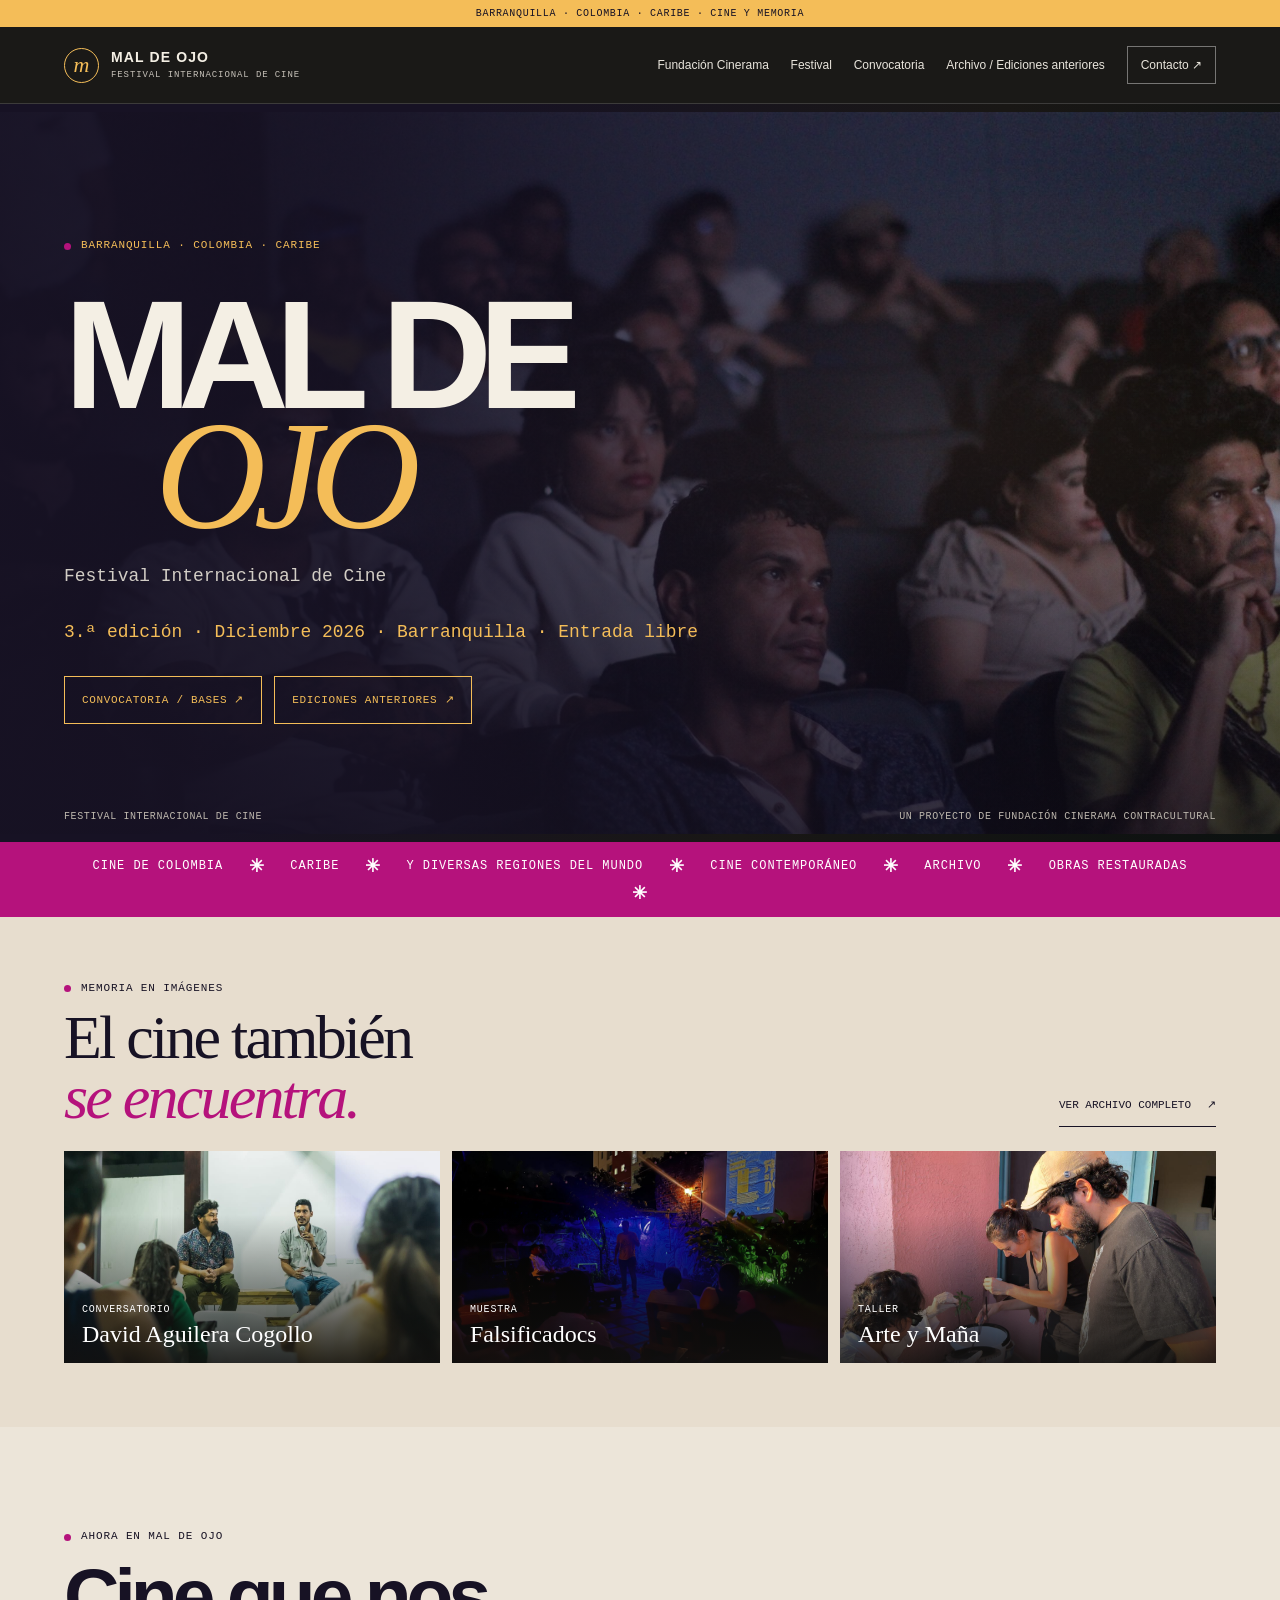
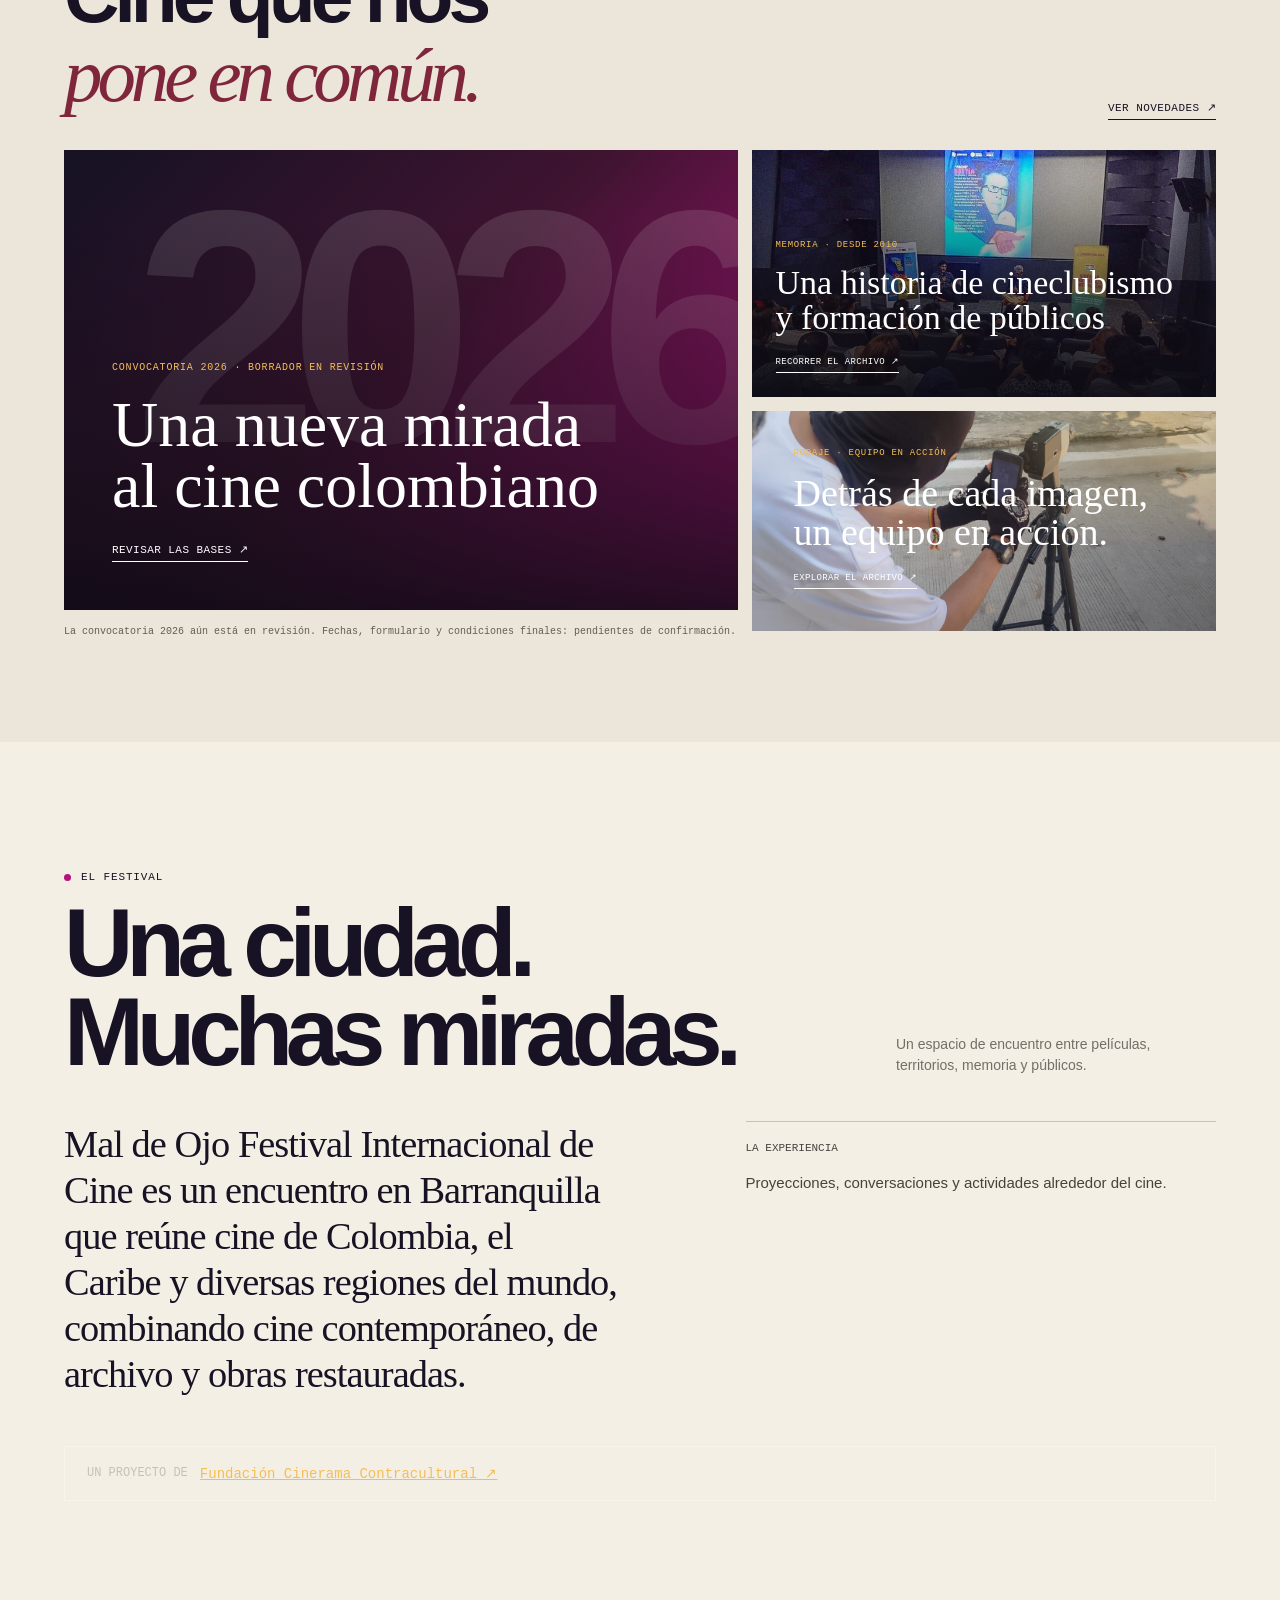
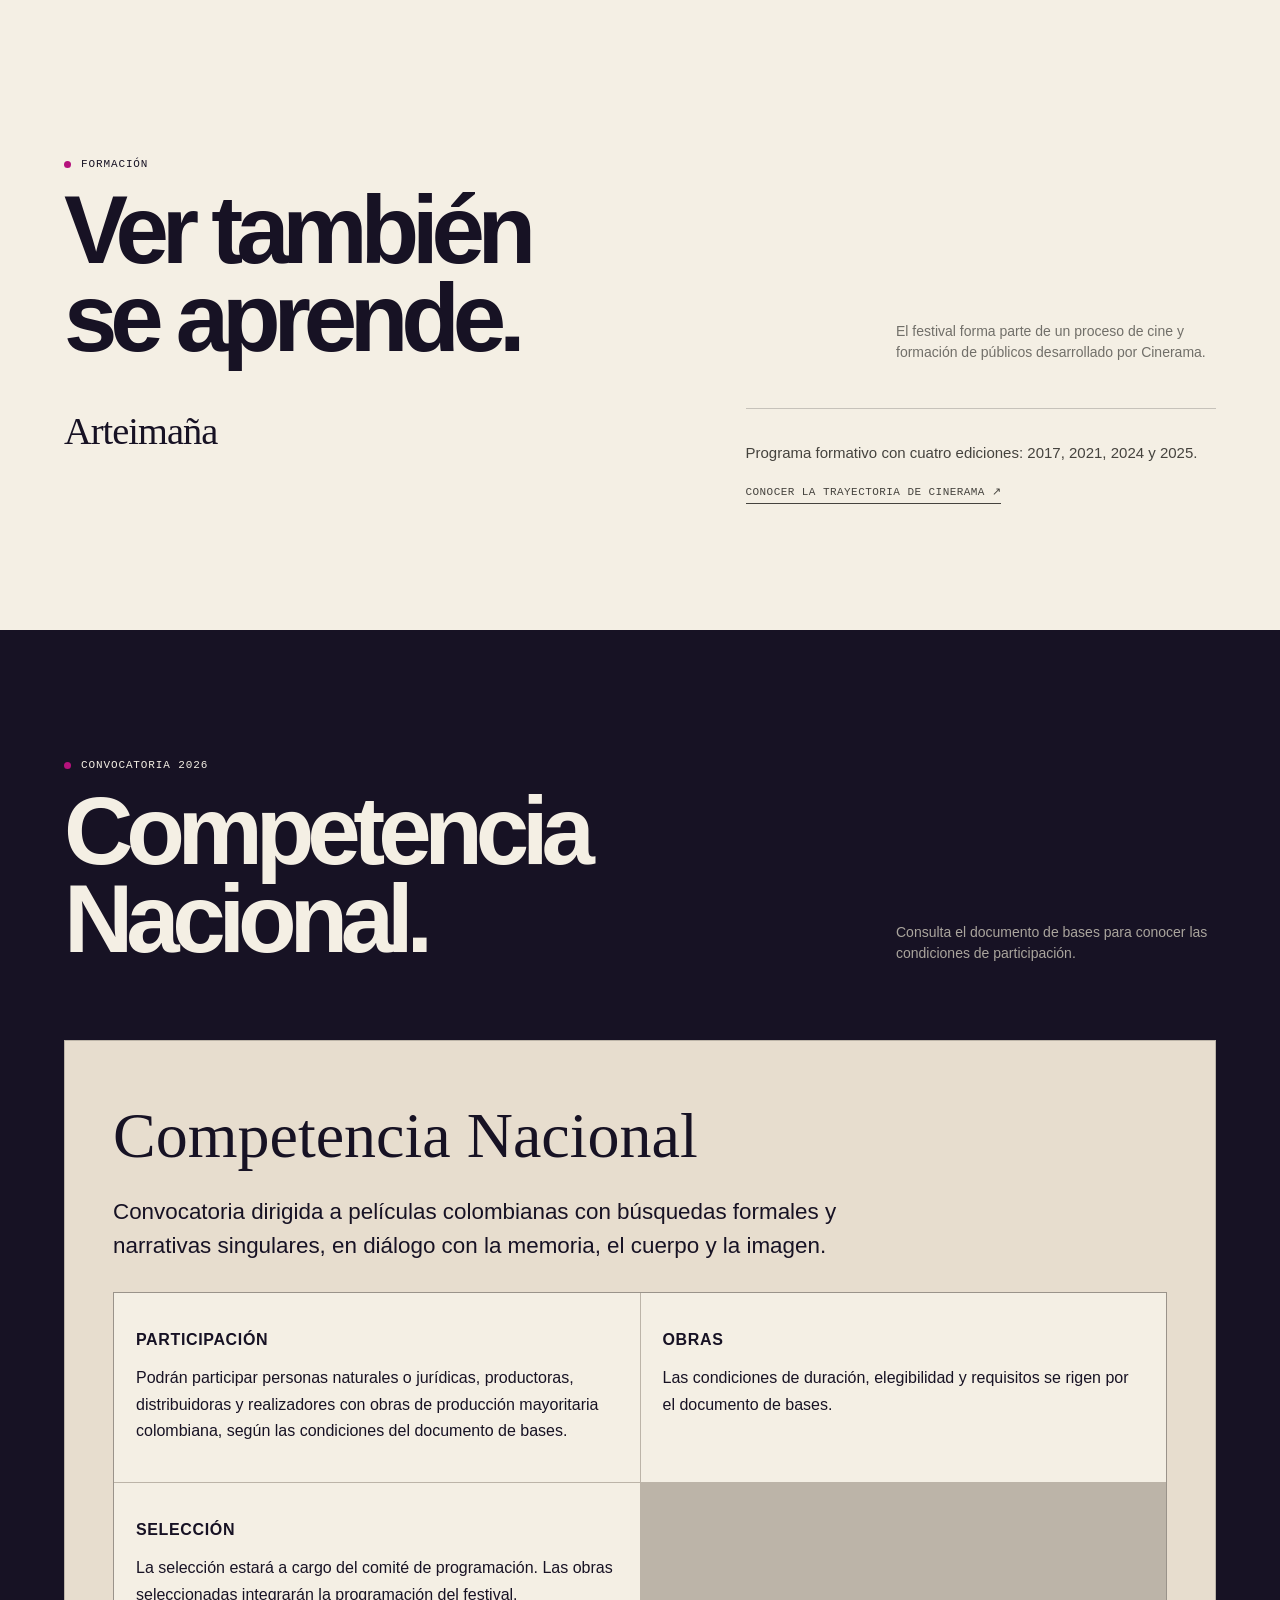
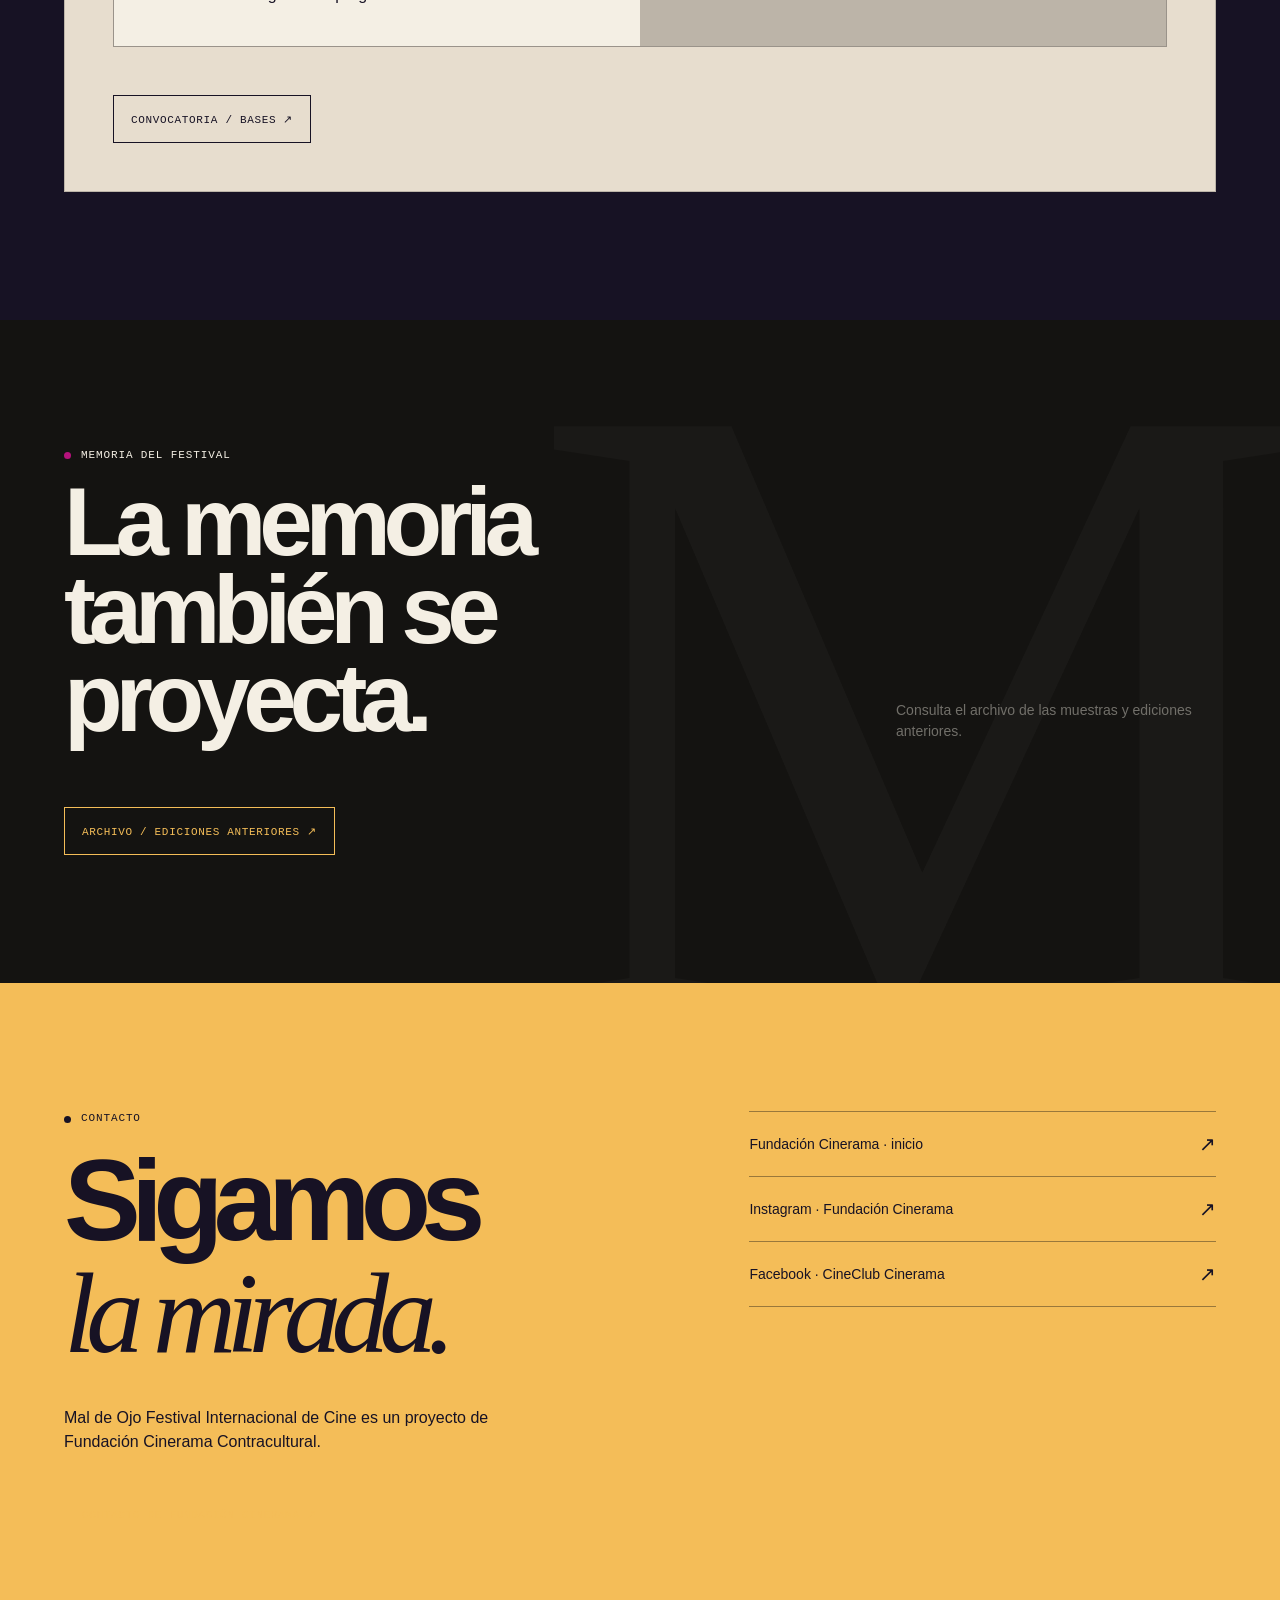
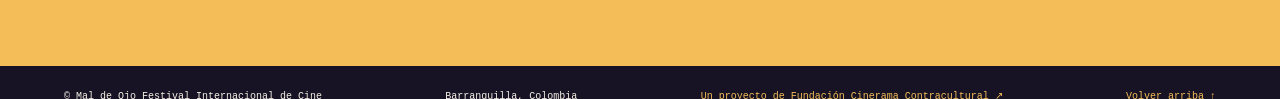
==== index.html @ 8ed5947d "Make one canonical Mal de Ojo 2026 festival homepage" ====
<!doctype html>
<html lang="es">
<head>
<meta charset="utf-8">
<meta name="viewport" content="width=device-width, initial-scale=1">
<meta name="theme-color" content="#171224">
<meta name="description" content="Mal de Ojo Festival Internacional de Cine. Tercera edición en diciembre de 2026 en Barranquilla. Entrada libre. Un proyecto de Fundación Cinerama Contracultural.">
<meta name="robots" content="index,follow">
<link rel="canonical" href="https://aguileracogollo-cell.github.io/mal-de-ojo-preview-2026/">
<title>Mal de Ojo Festival Internacional de Cine · Barranquilla</title>
<meta property="og:type" content="website">
<meta property="og:locale" content="es_CO">
<meta property="og:site_name" content="Mal de Ojo Festival Internacional de Cine">
<meta property="og:title" content="Mal de Ojo Festival Internacional de Cine · 3.ª edición 2026">
<meta property="og:description" content="Tercera edición en diciembre de 2026 en Barranquilla. Entrada libre. Un proyecto de Fundación Cinerama Contracultural.">
<meta property="og:url" content="https://aguileracogollo-cell.github.io/mal-de-ojo-preview-2026/">
<meta property="og:image" content="https://aguileracogollo-cell.github.io/mal-de-ojo-preview-2026/media/publico-en-sala.jpg">
<meta property="og:image:alt" content="Público reunido en una sala de cine">
<meta name="twitter:card" content="summary_large_image">
<meta name="twitter:title" content="Mal de Ojo Festival Internacional de Cine · 3.ª edición 2026">
<meta name="twitter:description" content="Tercera edición en diciembre de 2026 en Barranquilla. Entrada libre.">
<meta name="twitter:image" content="https://aguileracogollo-cell.github.io/mal-de-ojo-preview-2026/media/publico-en-sala.jpg">


<style>
:root{--ink:#171224;--paper:#f4efe4;--cream:#e7ddce;--acid:#f4bd58;--orange:#e833a8;--blue:#42c9df;--muted:#716f69;--line:rgba(17,16,15,.2);--serif:Georgia,'Times New Roman',serif;--sans:Arial,Helvetica,sans-serif;--mono:'Courier New',monospace;--pad:clamp(20px,5vw,76px);--max:1600px}
*{box-sizing:border-box}html{scroll-behavior:smooth;scroll-padding-top:90px}body{margin:0;background:var(--paper);color:var(--ink);font-family:var(--sans);font-size:16px;line-height:1.5}a{color:inherit}button{font:inherit}.wrap{width:min(100%,var(--max));margin:auto;padding-inline:var(--pad)}.eyebrow,.mono{font:11px/1.4 var(--mono);letter-spacing:.08em;text-transform:uppercase}.eyebrow{display:flex;align-items:center;gap:10px}.eyebrow:before{content:'';width:7px;height:7px;background:var(--orange);border-radius:50%}.topline{background:var(--acid);padding:8px var(--pad);font:10px var(--mono);letter-spacing:.07em;text-transform:uppercase;text-align:center}.site-head{position:sticky;top:0;z-index:20;background:rgba(17,16,15,.96);color:var(--paper);border-bottom:1px solid rgba(255,255,255,.15);backdrop-filter:blur(12px)}.head-inner{height:76px;display:flex;align-items:center;justify-content:space-between;gap:24px}.brand{display:flex;align-items:center;gap:12px;text-decoration:none;min-width:max-content}.brand-mark{width:35px;height:35px;border:1px solid var(--acid);border-radius:50%;display:grid;place-items:center;color:var(--acid);font:italic 22px var(--serif)}.brand-name{font-weight:800;font-size:14px;letter-spacing:.08em;line-height:1.05}.brand-name small{display:block;font:9px var(--mono);letter-spacing:.1em;margin-top:5px;color:#c6c1b8}.nav{display:flex;align-items:center;gap:clamp(10px,1.7vw,28px)}.nav a{text-decoration:none;color:#e9e5dc;font-size:12px;white-space:nowrap;transition:color .2s}.nav a:hover,.nav a:focus-visible{color:var(--acid)}.nav a:last-child{border:1px solid rgba(255,255,255,.4);padding:9px 13px}.menu-btn{display:none;color:var(--paper);background:none;border:1px solid #777;padding:9px 12px;min-height:44px;cursor:pointer}.hero{background:var(--ink);color:var(--paper);min-height:650px;position:relative;overflow:hidden;display:flex;align-items:center}.hero:before{content:'';position:absolute;inset:0;background:radial-gradient(ellipse at 77% 53%,rgba(250,87,56,.23),transparent 27%),radial-gradient(ellipse at 79% 56%,rgba(108,203,208,.18),transparent 43%),linear-gradient(110deg,#171224 30%,#191715 65%,#0c1110)}.hero:after{content:'';position:absolute;inset:0;opacity:.12;pointer-events:none;background-image:url("data:image/svg+xml,%3Csvg viewBox='0 0 180 180' xmlns='http://www.w3.org/2000/svg'%3E%3Cfilter id='n'%3E%3CfeTurbulence type='fractalNoise' baseFrequency='.9' numOctaves='3' stitchTiles='stitch'/%3E%3C/filter%3E%3Crect width='100%25' height='100%25' filter='url(%23n)' opacity='.28'/%3E%3C/svg%3E")}.hero-inner{position:relative;z-index:1;display:grid;grid-template-columns:1.1fr .9fr;align-items:center;gap:5vw;padding-block:82px}.hero-copy{max-width:720px}.hero .eyebrow{color:var(--acid)}.hero h1{font-size:clamp(70px,12vw,178px);line-height:.78;letter-spacing:-.09em;margin:42px 0 28px;font-weight:800}.hero h1 span{display:block;color:var(--acid);font-family:var(--serif);font-weight:400;font-style:italic;letter-spacing:-.08em;margin-left:12%}.hero-sub{font:clamp(14px,1.4vw,18px)/1.55 var(--mono);max-width:480px;color:#d2cdc5}.hero-cta{display:inline-flex;align-items:center;gap:18px;text-decoration:none;border:1px solid var(--acid);color:var(--acid);padding:13px 17px;margin-top:20px;font:11px var(--mono);text-transform:uppercase;letter-spacing:.06em;min-height:48px}.hero-cta:hover{background:var(--acid);color:var(--ink)}.arrow{font-size:18px}.hero-art{height:min(57vw,510px);min-height:330px;position:relative;display:grid;place-items:center}.art-orbit{position:absolute;width:88%;aspect-ratio:1;border:1px solid rgba(242,238,230,.26);border-radius:50%;transform:rotate(-22deg) scaleY(.64)}.art-orbit:before,.art-orbit:after{content:'';position:absolute;border:1px solid rgba(242,238,230,.17);border-radius:50%;inset:12%;transform:rotate(45deg) scaleY(.7)}.art-orbit:after{inset:24%;transform:rotate(-40deg) scaleY(.85)}.eye-core{width:54%;aspect-ratio:1.36/1;border-radius:100% 0 100% 0;transform:rotate(45deg);background:radial-gradient(ellipse at 49% 49%,#090a09 0 8%,#fa5738 9% 16%,#e8c0a9 17% 21%,#242222 22% 24%,#42c9df 25% 34%,#f4bd58 35% 37%,#191817 38% 100%);box-shadow:0 0 80px rgba(250,87,56,.23);position:relative}.eye-core:after{content:'';position:absolute;width:32%;height:32%;border:1px solid rgba(242,238,230,.65);border-radius:50%;left:34%;top:34%}.art-slice{position:absolute;height:2px;background:var(--acid);width:120%;top:52%;left:-10%;transform:rotate(-29deg);opacity:.65}.art-caption{position:absolute;right:0;bottom:0;font:10px var(--mono);color:#aaa59d;text-align:right;max-width:190px}.poster-frame{position:relative;z-index:1;margin:0;height:88%;max-height:490px;aspect-ratio:3/4;overflow:hidden;border:1px solid rgba(242,238,230,.45);box-shadow:18px 18px 0 rgba(244,189,88,.18);transform:rotate(2deg)}.poster-frame img{width:100%;height:100%;object-fit:cover;display:block}.hero-index{position:absolute;z-index:2;bottom:24px;left:var(--pad);right:var(--pad);display:flex;justify-content:space-between;color:#bdb7ad}.hero-index span{font:10px var(--mono);letter-spacing:.06em;text-transform:uppercase}.ticker{overflow:hidden;background:var(--orange);color:var(--ink);padding:11px 0;white-space:nowrap;font:12px var(--mono);letter-spacing:.08em;text-transform:uppercase}.ticker span{display:inline-block;padding-left:100%;animation:marquee 25s linear infinite}.ticker b{padding:0 28px;font-size:18px}@keyframes marquee{to{transform:translateX(-100%)}}section{scroll-margin-top:76px}.section{padding-block:clamp(72px,10vw,142px)}.section-head{display:flex;align-items:flex-end;justify-content:space-between;gap:24px;margin-bottom:45px}.section-head h2{font-size:clamp(42px,7.5vw,104px);line-height:.92;letter-spacing:-.075em;margin:14px 0 0;max-width:900px}.section-head p{max-width:320px;color:var(--muted);font-size:14px;margin:0}.intro-grid{display:grid;grid-template-columns:1fr .85fr;gap:10vw;align-items:start}.intro-lead{font:clamp(25px,3vw,42px)/1.2 var(--serif);letter-spacing:-.025em;margin:0;max-width:800px}.intro-aside{border-top:1px solid var(--line);padding-top:18px;color:#45433e;font-size:15px}.intro-aside strong{font-size:11px;font-family:var(--mono);font-weight:400;display:block;margin-bottom:12px;text-transform:uppercase}.timeline{background:var(--cream)}.timeline-grid{display:grid;grid-template-columns:180px 1fr;gap:9vw}.timeline-year{font:clamp(52px,8vw,104px)/.8 var(--serif);font-style:italic;color:var(--orange);letter-spacing:-.08em}.timeline-copy h3{font:clamp(26px,4vw,46px)/1.05 var(--serif);font-weight:400;max-width:700px;margin:0 0 20px}.timeline-copy p{max-width:600px;color:#58564f;margin:0}.note{border-left:2px solid var(--orange);padding:12px 16px;margin-top:28px;background:rgba(255,255,255,.35);font:11px/1.6 var(--mono);max-width:680px}.dark{background:var(--ink);color:var(--paper)}.dark .section-head p{color:#aaa59d}.program-grid{display:grid;grid-template-columns:repeat(3,1fr);border-top:1px solid rgba(242,238,230,.28);border-bottom:1px solid rgba(242,238,230,.28)}.program-card{padding:28px 24px 32px 0;min-height:210px}.program-card+.program-card{border-left:1px solid rgba(242,238,230,.28);padding-left:24px}.program-card .num{font:11px var(--mono);color:var(--acid)}.program-card h3{font:clamp(24px,3vw,40px)/1.02 var(--serif);font-weight:400;margin:35px 0 12px}.program-card p{color:#b9b4ab;font-size:13px;max-width:300px;margin:0}.coming{display:inline-block;margin-top:22px;color:var(--acid);font:10px var(--mono);text-transform:uppercase;letter-spacing:.05em}.film-strip{display:grid;grid-template-columns:repeat(3,1fr);gap:14px}.film-card{min-height:360px;background:#ded8cd;position:relative;overflow:hidden;padding:22px;display:flex;flex-direction:column;justify-content:space-between;border:1px solid var(--line)}.film-card:nth-child(2){background:#e0d7d0}.film-card:nth-child(3){background:#eee4df}.film-card:before{content:'';position:absolute;inset:0;background:repeating-linear-gradient(0deg,transparent 0 28px,rgba(17,16,15,.09) 29px 30px),linear-gradient(135deg,transparent 48%,rgba(17,16,15,.07) 49%,transparent 50%)}.film-card:nth-child(2):before{background:radial-gradient(ellipse at 50% 45%,transparent 0 19%,rgba(250,87,56,.5) 20% 22%,transparent 23% 32%,rgba(17,16,15,.45) 33% 35%,transparent 36%),linear-gradient(145deg,transparent 30%,rgba(17,16,15,.1) 31% 32%,transparent 33%)}.film-card:nth-child(3):before{background:linear-gradient(35deg,transparent 48%,rgba(108,203,208,.8) 49% 67%,transparent 68%),radial-gradient(ellipse at 18% 75%,rgba(17,16,15,.7) 0 10%,transparent 11%)}.film-card>*{position:relative;z-index:1}.film-card .mono{font-size:10px}.film-card h3{font:clamp(24px,3vw,40px)/.95 var(--serif);font-weight:400;max-width:250px;margin:0}.film-card p{font-size:12px;margin:8px 0 0;max-width:230px;color:#43413b}.archive{background:#141311;color:var(--paper);position:relative;overflow:hidden}.archive:after{content:'M';position:absolute;right:-.05em;top:5%;font:clamp(340px,70vw,920px)/.8 var(--serif);color:rgba(242,238,230,.025);pointer-events:none}.archive .section-head,.archive-content{position:relative;z-index:1}.archive-lead{font:clamp(25px,4vw,52px)/1.15 var(--serif);max-width:900px;margin:0 0 52px}.feature-photo{margin:26px 0 0}.feature-photo img{display:block;width:100%;aspect-ratio:16/9;object-fit:cover;filter:saturate(.9)}.feature-photo figcaption,.archive-image figcaption{font:10px var(--mono);color:#aaa59d;margin-top:8px;text-transform:uppercase;letter-spacing:.04em}.archive-gallery{display:grid;grid-template-columns:repeat(4,minmax(0,1fr));gap:14px;margin:0 0 38px}.archive-image{margin:0;overflow:hidden;background:#24221f}.archive-image img{display:block;width:100%;aspect-ratio:4/3;object-fit:cover;filter:saturate(.92)}.archive-image img[src*="retrospectiva"],.archive-image img[src*="afiche"]{object-fit:contain;background:#101725}.archive-items{border-top:1px solid rgba(242,238,230,.28)}.archive-row{display:grid;grid-template-columns:130px 1fr auto;gap:24px;align-items:center;border-bottom:1px solid rgba(242,238,230,.28);padding:22px 0}.archive-row .year{font:18px var(--serif);font-style:italic;color:var(--acid)}.archive-row h3{font-size:18px;font-weight:500;margin:0}.archive-row p{margin:4px 0 0;color:#aaa59d;font-size:12px}.archive-row .status{font:9px var(--mono);letter-spacing:.07em;text-transform:uppercase;color:#bab5ad;border:1px solid #555;padding:7px 9px}.archive-link{display:inline-block;margin-top:28px;color:var(--acid);font:11px var(--mono);text-transform:uppercase;text-decoration:none;border-bottom:1px solid var(--acid);padding-bottom:5px}.news-grid{display:grid;grid-template-columns:repeat(3,1fr);gap:14px}.news-card{border-top:1px solid var(--ink);padding:16px 0 0;min-height:180px}.news-card .eyebrow{font-size:9px}.news-card h3{font:clamp(24px,3vw,36px)/1.02 var(--serif);font-weight:400;margin:28px 0 10px}.news-card p{font-size:13px;color:var(--muted);margin:0}.contact{background:var(--acid)}.contact .eyebrow:before{background:var(--ink)}.contact-grid{display:grid;grid-template-columns:1.1fr .9fr;gap:9vw}.contact h2{font-size:clamp(50px,9vw,120px);line-height:.82;letter-spacing:-.085em;margin:26px 0}.contact h2 em{font:italic 400 1em var(--serif)}.contact-intro{max-width:430px}.contact-links{border-top:1px solid rgba(17,16,15,.4)}.contact-links a{display:flex;justify-content:space-between;align-items:center;text-decoration:none;border-bottom:1px solid rgba(17,16,15,.4);padding:17px 0;font-size:14px;min-height:55px}.contact-links a:hover{padding-inline:8px}.contact-links .arrow{font-size:20px}.contact .provisional{font:10px var(--mono);text-transform:uppercase;display:inline-block;margin-top:25px;border:1px solid rgba(17,16,15,.55);padding:8px 10px}.footer{background:var(--ink);color:var(--paper);padding:24px var(--pad);font:10px var(--mono);display:flex;justify-content:space-between;gap:20px;align-items:center}.footer a{color:var(--acid)}:focus-visible{outline:3px solid var(--blue);outline-offset:4px}.skip{position:absolute;top:-60px;left:12px;z-index:30;background:var(--acid);padding:12px}.skip:focus{top:12px}
@media(max-width:1120px){.nav{gap:11px}.nav a{font-size:11px}.nav a:last-child{padding:8px}.head-inner{gap:12px}.brand-name{font-size:12px}}
@media(max-width:860px){.head-inner{height:68px}.menu-btn{display:block}.nav{display:none;position:absolute;top:68px;left:0;right:0;background:var(--ink);padding:12px var(--pad) 22px;align-items:stretch;flex-direction:column;border-bottom:1px solid #444}.nav.open{display:flex}.nav a{font-size:14px;padding:10px 0}.nav a:last-child{border:0;padding:10px 0}.hero-inner{grid-template-columns:1fr .7fr;gap:20px}.hero h1{font-size:clamp(72px,14vw,130px)}.hero-art{min-height:260px}.program-grid{grid-template-columns:1fr}.program-card{min-height:auto;padding:24px 0}.program-card+.program-card{border-left:0;border-top:1px solid rgba(242,238,230,.28);padding-left:0}.program-card h3{margin:20px 0 8px}.program-card p{max-width:560px}.film-card{min-height:300px}.film-strip{gap:10px}.film-card{padding:16px}}
@media(max-width:620px){.topline{font-size:9px}.hero{min-height:auto}.hero-inner{display:flex;flex-direction:column;align-items:stretch;padding-block:66px 92px}.hero h1{font-size:clamp(76px,21vw,126px);margin:34px 0 25px}.hero-art{height:75vw;min-height:250px;margin-top:0}.art-caption{right:4%;bottom:0}.hero-index{bottom:16px}.section-head{display:block;margin-bottom:32px}.section-head p{margin-top:20px}.intro-grid,.timeline-grid,.contact-grid{grid-template-columns:1fr;gap:34px}.timeline-year{font-size:76px}.film-strip,.news-grid,.archive-gallery{grid-template-columns:1fr}.film-card{min-height:340px}.archive-row{grid-template-columns:68px 1fr;gap:10px}.archive-row .status{grid-column:2;justify-self:start}.contact h2{font-size:clamp(64px,17vw,100px)}.footer{align-items:flex-start;flex-direction:column}.ticker span{animation-duration:34s}}
@media(prefers-reduced-motion:reduce){html{scroll-behavior:auto}*,*:before,*:after{animation-duration:.01ms!important;animation-iteration-count:1!important;transition-duration:.01ms!important}}
.call-details{margin-top:clamp(32px,6vw,76px);padding:clamp(22px,4vw,48px);background:var(--cream);border:1px solid var(--line)}.call-details h2{font:clamp(2rem,5vw,4.5rem) var(--serif);margin:10px 0}.call-intro{max-width:760px;font-size:clamp(1.05rem,2vw,1.4rem);line-height:1.5}.call-grid{display:grid;grid-template-columns:repeat(2,minmax(0,1fr));gap:1px;background:var(--line);border:1px solid var(--line);margin:30px 0}.call-grid article{background:var(--paper);padding:22px}.call-grid h3{font:700 1rem var(--sans);text-transform:uppercase;letter-spacing:.04em}.call-grid p{line-height:1.65}.call-details .hero-cta{display:inline-flex;margin-top:18px}@media(max-width:700px){.call-grid{grid-template-columns:1fr}}/* Portada editorial inspirada en la jerarquía clara de Visions du Réel */
.home-editorial{padding-block:clamp(64px,8vw,112px);background:#ece5d9}.editorial-head{display:flex;align-items:flex-end;justify-content:space-between;gap:24px;margin-bottom:30px}.editorial-head h2{font-size:clamp(38px,6vw,82px);line-height:.95;letter-spacing:-.065em;margin:14px 0 0}.editorial-head h2 em{font:italic 400 1em var(--serif);color:#7f263c}.editorial-all,.editorial-link{text-decoration:none;font:11px var(--mono);text-transform:uppercase;letter-spacing:.04em;border-bottom:1px solid currentColor;padding-bottom:5px}.editorial-grid{display:grid;grid-template-columns:1.45fr 1fr;grid-template-rows:minmax(230px,1fr) minmax(190px,.8fr);gap:14px}.editorial-feature,.editorial-story{position:relative;display:flex;min-width:0;min-height:0;overflow:hidden;background:var(--ink);color:white;text-decoration:none}.editorial-feature{grid-row:span 2;min-height:460px}.editorial-feature img,.editorial-story img{position:absolute;inset:0;width:100%;height:100%;object-fit:cover;transition:transform .6s}.editorial-feature:hover img,.editorial-story:hover img{transform:scale(1.025)}.editorial-feature:after{content:'';position:absolute;inset:0;background:linear-gradient(0deg,rgba(13,11,20,.93),rgba(13,11,20,.04) 75%)}.editorial-overlay{position:relative;z-index:1;align-self:flex-end;padding:clamp(22px,4vw,48px);max-width:680px}.editorial-tag{font:10px var(--mono);text-transform:uppercase;letter-spacing:.08em;color:var(--acid)}.editorial-overlay h3{font:clamp(34px,5vw,68px)/.95 var(--serif);font-weight:400;margin:18px 0}.editorial-overlay .editorial-link{display:inline-block;color:white;margin-top:8px}.editorial-story{min-height:220px}.editorial-story:after{content:'';position:absolute;inset:0;background:linear-gradient(0deg,rgba(13,11,20,.94),rgba(13,11,20,.05) 95%)}.editorial-story-copy{position:relative;z-index:1;align-self:flex-end;padding:24px;max-width:540px}.editorial-story-copy .mono{color:var(--acid);font-size:9px}.editorial-story-copy h3{font:clamp(22px,2.7vw,34px)/1.02 var(--serif);font-weight:400;margin:12px 0}.editorial-story-copy .editorial-link{display:inline-block;color:white;font-size:9px;margin-top:6px}.editorial-story-text{background:#772947}.editorial-story-text:after{background:radial-gradient(ellipse at 88% 15%,rgba(244,189,88,.25),transparent 40%),linear-gradient(140deg,transparent 35%,rgba(15,11,21,.5))}.editorial-story-text .editorial-story-copy{padding:clamp(24px,3.5vw,42px)}.editorial-story-text h3{font-size:clamp(25px,3vw,38px)}.editorial-note{font:10px/1.6 var(--mono);color:#625d58;margin:14px 0 0}
@media(max-width:900px){.archive-gallery{grid-template-columns:repeat(2,minmax(0,1fr))}}@media(max-width:620px){.editorial-head{align-items:flex-start;flex-direction:column}.editorial-all{margin-top:3px}.editorial-grid{grid-template-columns:1fr;grid-template-rows:auto}.editorial-feature{grid-row:auto;min-height:420px}.editorial-story{min-height:300px}.editorial-story-text{min-height:240px}.editorial-overlay{padding:24px}.editorial-overlay h3{font-size:40px}}
.hero-art{height:min(57vw,510px);min-height:330px;position:relative;display:grid;place-items:center}.poster-frame{position:relative;z-index:1;margin:0;width:min(100%,650px);height:auto;max-height:none;aspect-ratio:3/2;overflow:hidden;border:1px solid rgba(242,238,230,.52);box-shadow:22px 22px 0 rgba(244,189,88,.2),0 24px 80px rgba(0,0,0,.34);transform:none}.poster-frame img{width:100%;height:100%;object-fit:cover;display:block}.art-orbit{width:112%;border-color:rgba(242,238,230,.34)}.art-caption{z-index:2;right:1%;bottom:2%;max-width:none;padding:9px 12px;background:var(--acid);color:var(--ink);font:10px var(--mono);letter-spacing:.04em;text-transform:uppercase;box-shadow:6px 6px 0 rgba(23,18,36,.45)}@media(max-width:620px){.hero-art{height:auto;min-height:0;aspect-ratio:3/2;margin:28px 0 0}.poster-frame{width:100%}.art-caption{right:0;bottom:-17px;font-size:9px;padding:7px 9px}}/* Portada a sangre: la proyección ocupa todo el encuadre */
.hero{min-height:clamp(650px,82vh,900px);isolation:isolate}.hero-inner{display:block;width:100%;max-width:none;margin:0;padding:clamp(105px,14vh,150px) var(--pad) 110px}.hero-copy{position:relative;z-index:2;width:min(780px,76vw);max-width:780px}.hero-art{position:absolute;z-index:0;top:0;bottom:0;left:50%;right:auto;width:100vw;height:auto;min-height:0;margin:0;transform:translateX(-50%);display:block;aspect-ratio:auto}.poster-frame{position:absolute;inset:0;width:100%;height:100%;max-width:none;max-height:none;aspect-ratio:auto;border:0;box-shadow:none;transform:none}.poster-frame img{width:100%;height:100%;object-fit:cover;object-position:center 48%;filter:brightness(.82) saturate(.9)}.hero-art:after{content:'';position:absolute;inset:0;z-index:1;pointer-events:none;background:linear-gradient(90deg,rgba(23,18,36,.96) 0%,rgba(23,18,36,.89) 28%,rgba(23,18,36,.62) 51%,rgba(23,18,36,.14) 100%),linear-gradient(0deg,rgba(13,11,20,.66),transparent 46%),radial-gradient(ellipse at 76% 45%,rgba(244,189,88,.12),transparent 48%)}.art-orbit{display:none}.art-caption{z-index:3;right:var(--pad);bottom:58px;max-width:none;padding:9px 12px;background:var(--acid);color:var(--ink);font:10px var(--mono);letter-spacing:.04em;text-transform:uppercase}.hero-index{z-index:3;bottom:20px}.hero .hero-copy h1{max-width:760px}
@media(max-width:860px){.hero-inner{display:block;grid-template-columns:none;padding:100px var(--pad) 100px}.hero-copy{width:min(780px,84vw)}.hero-art{position:absolute;top:0;bottom:0;left:50%;right:auto;width:100vw;height:auto;min-height:0;margin:0;transform:translateX(-50%)}}
@media(max-width:620px){.hero{min-height:82svh}.hero-inner{display:block;padding:86px var(--pad) 105px}.hero-copy{width:100%}.hero h1{font-size:clamp(72px,20vw,118px);margin:32px 0 24px}.hero-art{position:absolute;top:0;bottom:0;left:50%;right:auto;width:100vw;height:auto;min-height:0;margin:0;transform:translateX(-50%)}.art-caption{right:var(--pad);bottom:58px;font-size:9px}.hero-index{bottom:15px}}/* Mejoras de lectura y ritmo editorial */
:root{--orange:#b5127c}
.ticker{display:flex;justify-content:center;white-space:normal;color:#fff;background:var(--orange);padding:10px var(--pad)}
.ticker span{display:flex;justify-content:center;align-items:center;flex-wrap:wrap;gap:5px 0;padding:3px 0;animation:none;text-align:center}
.ticker b{color:#fff;padding-inline:clamp(8px,2vw,26px)}
.archive-preview{padding-block:clamp(34px,5vw,68px);background:#e7ddce}
.preview-head{display:flex;align-items:flex-end;justify-content:space-between;gap:24px;margin-bottom:24px}
.preview-head h2{font:clamp(32px,5vw,62px)/.96 var(--serif);font-weight:400;letter-spacing:-.045em;margin:12px 0 0}
.preview-head h2 em{color:var(--orange);font-weight:400}
.preview-all{display:inline-flex;gap:16px;align-items:center;min-height:44px;text-decoration:none;border-bottom:1px solid var(--ink);font:11px var(--mono);text-transform:uppercase}
.preview-grid{display:grid;grid-template-columns:repeat(3,minmax(0,1fr));gap:12px}
.preview-card{position:relative;display:block;min-width:0;aspect-ratio:16/9;overflow:hidden;background:var(--ink);color:#fff;text-decoration:none}
.preview-card:after{content:'';position:absolute;inset:0;background:linear-gradient(0deg,rgba(17,16,15,.88),transparent 70%)}
.preview-card img{width:100%;height:100%;object-fit:cover;display:block;transition:transform .45s}
.preview-card:hover img,.preview-card:focus-visible img{transform:scale(1.035)}
.preview-caption{position:absolute;z-index:1;left:18px;right:14px;bottom:16px;font:clamp(16px,2vw,24px)/1.1 var(--serif)}
.preview-caption small{display:block;margin-bottom:6px;font:10px var(--mono);letter-spacing:.08em;text-transform:uppercase;color:#fff}
.editorial-feature-call{background:linear-gradient(135deg,#171224 3%,#401431 48%,#b5127c 100%)}
.editorial-feature-call:before{content:'2026';position:absolute;right:-.05em;top:8%;font:900 clamp(170px,26vw,420px)/.85 var(--sans);letter-spacing:-.09em;color:rgba(255,255,255,.12)}
.editorial-feature-call:after{background:linear-gradient(0deg,rgba(13,11,20,.86),rgba(13,11,20,.03) 85%)}
.film-themes{display:grid;grid-template-columns:repeat(3,minmax(0,1fr));border-top:1px solid var(--line);border-bottom:1px solid var(--line)}
.film-themes article{padding:26px 24px 30px 0;min-width:0}
.film-themes article+article{border-left:1px solid var(--line);padding-left:24px}
.film-themes article>span{font:12px var(--mono);color:var(--orange)}
.film-themes h3{font:clamp(25px,3.2vw,42px)/1 var(--serif);font-weight:400;letter-spacing:-.03em;margin:26px 0 10px}
.film-themes p{max-width:340px;color:#57534d;font-size:14px;margin:0}
.film-state{display:grid;grid-template-columns:1fr auto;align-items:center;gap:8px 24px;margin-top:26px;padding:20px 22px;border-left:4px solid var(--orange);background:var(--cream)}
.film-state strong{font-size:15px}.film-state p{grid-column:1;margin:0;color:#57534d;font-size:14px}.film-state a{grid-column:2;grid-row:1 / span 2;color:var(--ink);font:11px var(--mono);text-transform:uppercase;text-underline-offset:4px}
.news-card{display:block;text-decoration:none;color:inherit;transition:background .2s,padding .2s}
.news-card:hover,.news-card:focus-visible{background:var(--cream);padding-inline:12px}
.news-card>span{display:inline-block;margin-top:18px;font:10px var(--mono);text-transform:uppercase;text-underline-offset:5px;border-bottom:1px solid var(--orange);padding-bottom:4px;color:var(--ink)}
.contact-intro a{color:inherit}
@media(max-width:700px){.preview-head{align-items:flex-start;flex-direction:column}.preview-all{margin-top:0}.preview-grid{grid-template-columns:repeat(2,minmax(0,1fr));gap:8px}.preview-card:first-child{grid-column:1/-1;aspect-ratio:16/8}.preview-card:not(:first-child){aspect-ratio:1/1}.preview-caption{left:12px;bottom:12px}.preview-caption small{font-size:9px}.film-themes{grid-template-columns:1fr}.film-themes article{padding:22px 0}.film-themes article+article{border-left:0;border-top:1px solid var(--line);padding-left:0}.film-themes h3{margin:12px 0 8px}.film-state{grid-template-columns:1fr;gap:10px}.film-state p,.film-state a{grid-column:1;grid-row:auto}.film-state a{margin-top:6px}.archive-gallery{grid-template-columns:repeat(2,minmax(0,1fr));gap:9px}.archive-image figcaption{font-size:12px;line-height:1.35}.ticker{padding-inline:16px}.ticker span{gap:4px 0}.ticker b{padding-inline:8px}}.activities{background:#e7ddce}
.activity-intro{max-width:920px;margin:-6px 0 38px;font:clamp(22px,3vw,34px)/1.25 var(--serif);color:#36312d}
.activity-grid{display:grid;grid-template-columns:repeat(2,minmax(0,1fr));gap:12px}
.activity-card{position:relative;background:#f4efe4;padding:24px 26px 28px;min-height:230px;border-top:3px solid var(--orange)}
.activity-photo{display:block;width:calc(100% + 52px);height:clamp(150px,20vw,240px);object-fit:cover;margin:-24px -26px 22px}
.activity-card:nth-child(2){background:#171224;color:#f4efe4;border-color:var(--acid)}
.activity-card:nth-child(2) p{color:#d1c9c0}
.activity-card:nth-child(3){background:#b5127c;color:white;border-color:#171224}
.activity-card:nth-child(3) p{color:#fff}
.activity-card:nth-child(4){background:#f4bd58;color:#171224;border-color:#171224}
.activity-card>span{font:10px var(--mono);letter-spacing:.08em;text-transform:uppercase;color:var(--orange)}
.activity-card:nth-child(2)>span{color:var(--acid)}.activity-card:nth-child(3)>span{color:white}.activity-card:nth-child(4)>span{color:#171224}
.activity-card h3{font:clamp(25px,3.3vw,40px)/1.02 var(--serif);font-weight:400;letter-spacing:-.025em;margin:34px 0 12px;max-width:580px}
.activity-card p{max-width:580px;color:#55504a;margin:0;font-size:15px;line-height:1.6}
.activity-more{margin-top:20px;border-top:1px solid currentColor;padding-top:12px}
.activity-more summary{display:flex;align-items:center;justify-content:space-between;gap:12px;min-height:44px;cursor:pointer;list-style:none;font:11px var(--mono);letter-spacing:.04em;text-transform:uppercase}
.activity-more summary::-webkit-details-marker{display:none}.activity-more summary:after{content:'+';font:20px var(--sans)}.activity-more[open] summary:after{content:'−'}
.activity-more summary:focus-visible{outline:2px solid var(--blue);outline-offset:3px}
.activity-more .activity-detail{padding-top:12px;font-size:14px;line-height:1.65;max-width:620px}
.activity-more .activity-detail p{font-size:14px;line-height:1.65;color:inherit;opacity:.9}
.activity-more .activity-source{display:inline-block;margin-top:12px;font:10px var(--mono);text-transform:uppercase;text-underline-offset:4px;color:inherit}
.activity-highlights{display:grid;grid-template-columns:.8fr 1.5fr;align-items:start;gap:14px 28px;margin-top:32px;padding-top:24px;border-top:1px solid rgba(23,18,36,.24)}
.activity-highlights strong{font:17px var(--serif);font-weight:400}.activity-highlights p{color:#5c554f;font-size:13px;margin:6px 0 0}
.activity-tags{display:flex;flex-wrap:wrap;gap:8px;list-style:none;margin:0;padding:0}
.activity-tags li{border:1px solid rgba(23,18,36,.35);border-radius:999px;padding:7px 11px;font-size:12px}
.activity-highlights>a{grid-column:2;color:var(--ink);font:11px var(--mono);text-transform:uppercase;text-underline-offset:4px}
.activity-highlights>small{grid-column:1/-1;color:#615a53;font-size:12px}
@media(max-width:700px){.activity-intro{margin-bottom:25px}.activity-grid{grid-template-columns:1fr}.activity-card{min-height:0;padding:22px}.activity-photo{width:calc(100% + 44px);height:clamp(190px,58vw,300px);margin:-22px -22px 20px}.activity-card h3{margin:20px 0 10px}.activity-highlights{grid-template-columns:1fr;gap:16px}.activity-highlights>a,.activity-highlights>small{grid-column:1}}.section.dark .call-details{color:var(--ink)}.section.dark .call-details h2,.section.dark .call-details h3,.section.dark .call-details p,.section.dark .call-details .eyebrow,.section.dark .call-details .note,.section.dark .call-details strong,.section.dark .call-details a{color:var(--ink)}.section.dark .call-details .hero-cta{border-color:var(--ink)}.section.dark .call-details .hero-cta:hover{background:var(--ink);color:var(--paper)}
/* Ajustes de rendimiento y navegación móvil */
.site-head{backdrop-filter:none;-webkit-backdrop-filter:none}
.hero:after{display:none}
.archive-image img,.feature-photo img{filter:none}
@media(max-width:860px){
  .nav.open{max-height:calc(100vh - 68px);overflow-y:auto;overscroll-behavior:contain;-webkit-overflow-scrolling:touch}
  .nav a{min-height:48px;display:flex;align-items:center}
  .menu-btn{min-width:68px;min-height:48px}
  .editorial-feature img,.editorial-story img,.preview-card img{transition:none}
}
@media(max-width:620px){
  .hero{min-height:clamp(520px,72vh,660px);min-height:clamp(520px,72svh,660px)}
  .hero-inner{padding:56px var(--pad) 90px}
  .hero .hero-copy h1{font-size:clamp(72px,20vw,118px)}
  .hero-art:after{background:linear-gradient(90deg,rgba(23,18,36,.94),rgba(23,18,36,.62) 60%,rgba(23,18,36,.24)),linear-gradient(0deg,rgba(13,11,20,.62),transparent 48%)}
  .archive:after{display:none}
  .site-head{background:#11100f}
  html{scroll-behavior:auto}
}
.edition-line{margin:26px 0 8px;color:var(--acid);font:clamp(13px,1.4vw,18px)/1.7 var(--mono)}.hero-actions{display:flex;flex-wrap:wrap;gap:12px}.festival-parent{display:flex;align-items:center;gap:12px;flex-wrap:wrap;margin-top:48px;padding:18px 22px;border:1px solid rgba(255,255,255,.3)}.festival-parent span{font:12px var(--mono);color:#c6c1b8;text-transform:uppercase}.festival-parent a{color:var(--acid);font:14px var(--mono)}@media(max-width:560px){.edition-line{font-size:14px}.hero-actions{flex-direction:column;align-items:flex-start}.hero-cta{min-height:48px;font-size:12px}}
</style>
</head>
<body>
<a class="skip" href="#contenido">Saltar al contenido</a>
<div class="topline">Barranquilla · Colombia · Caribe · Cine y memoria</div>
<header class="site-head"><div class="wrap head-inner">
<a class="brand" href="#inicio" aria-label="Mal de Ojo, inicio"><span class="brand-mark" aria-hidden="true">m</span><span class="brand-name">MAL DE OJO<small>FESTIVAL INTERNACIONAL DE CINE</small></span></a>
<button class="menu-btn" aria-expanded="false" aria-controls="nav-principal">Menú</button>
<nav class="nav" id="nav-principal" aria-label="Navegación principal"><a href="cinerama/index.html">Fundación Cinerama</a><a href="#festival">Festival</a><a href="#convocatoria">Convocatoria</a><a href="archivo.html">Archivo / Ediciones anteriores</a><a href="#contacto">Contacto ↗</a></nav></div></header>
<main id="contenido">
<section class="hero" id="inicio"><div class="wrap hero-inner"><div class="hero-copy"><div class="eyebrow">Barranquilla · Colombia · Caribe</div><h1>MAL DE<span>OJO</span></h1><p class="hero-sub">Festival Internacional de Cine</p><div class="edition-line">3.ª edición · Diciembre 2026 · Barranquilla · Entrada libre</div><div class="hero-actions"><a class="hero-cta" href="#convocatoria">Convocatoria / bases ↗</a><a class="hero-cta" href="archivo.html">Ediciones anteriores ↗</a></div></div><div class="hero-art"><div class="art-orbit"></div><figure class="poster-frame"><img src="media/publico-en-sala.jpg" alt="Público reunido en una sala de cine" loading="eager" fetchpriority="high"></figure></div></div><div class="hero-index"><span>Festival Internacional de Cine</span><span>Un proyecto de Fundación Cinerama Contracultural</span></div></section>
<div class="ticker" aria-label="Cine de Colombia, el Caribe y el mundo"><span>Cine de Colombia <b>✳</b> Caribe <b>✳</b> y diversas regiones del mundo <b>✳</b> cine contemporáneo <b>✳</b> archivo <b>✳</b> obras restauradas <b>✳</b> </span></div>
<section class="archive-preview" aria-labelledby="archive-preview-title"><div class="wrap"><div class="preview-head"><div><div class="eyebrow">Memoria en imágenes</div><h2 id="archive-preview-title">El cine también<br><em>se encuentra.</em></h2></div><a class="preview-all" href="#archivo">Ver archivo completo <span aria-hidden="true">↗</span></a></div><div class="preview-grid"><a class="preview-card" href="#archivo"><img src="media/conversatorio-moi-busigo.jpg" alt="Conversatorio con David Aguilera Cogollo como invitado especial" loading="lazy"><span class="preview-caption"><small>Conversatorio</small>David Aguilera Cogollo</span></a><a class="preview-card" href="#archivo"><img src="media/muestra-falsificadocs.jpg" alt="Público en una proyección nocturna de Falsificadocs" loading="lazy"><span class="preview-caption"><small>Muestra</small>Falsificadocs</span></a><a class="preview-card" href="#archivo"><img src="media/equipo-arteimana.jpg" alt="Participantes en el taller Arte y Maña" loading="lazy"><span class="preview-caption"><small>Taller</small>Arte y Maña</span></a></div></div></section><section class="home-editorial" aria-labelledby="home-editorial-title"><div class="wrap"><div class="editorial-head"><div><div class="eyebrow">Ahora en Mal de Ojo</div><h2 id="home-editorial-title">Cine que nos<br><em>pone en común.</em></h2></div><a class="editorial-all" href="#noticias">Ver novedades <span>↗</span></a></div><div class="editorial-grid"><a class="editorial-feature editorial-feature-call" href="https://docs.google.com/document/d/1rs6fJAIRA8vXYLYXA7WPiLaYUpujJM30/edit" target="_blank" rel="noopener noreferrer"><div class="editorial-overlay"><span class="editorial-tag">Convocatoria 2026 · borrador en revisión</span><h3>Una nueva mirada<br>al cine colombiano</h3><span class="editorial-link">Revisar las bases ↗</span></div></a><a class="editorial-story" href="#archivo"><img src="media/proyeccion-cinemateca.jpg" alt="Público en una proyección de Arteimaña en la Cinemateca" loading="lazy"><div class="editorial-story-copy"><span class="mono">MEMORIA · DESDE 2010</span><h3>Una historia de cineclubismo y formación de públicos</h3><span class="editorial-link">Recorrer el archivo ↗</span></div></a><a class="editorial-story editorial-story-text" href="#archivo"><img src="media/rodaje-cineclub.jpg" alt="Persona trabajando con una cámara durante un rodaje" loading="lazy"><div class="editorial-story-copy"><span class="mono">RODAJE · EQUIPO EN ACCIÓN</span><h3>Detrás de cada imagen, un equipo en acción.</h3><span class="editorial-link">Explorar el archivo ↗</span></div></a></div><p class="editorial-note">La convocatoria 2026 aún está en revisión. Fechas, formulario y condiciones finales: pendientes de confirmación.</p></div></section><section class="section" id="festival"><div class="wrap"><div class="section-head"><div><div class="eyebrow">El festival</div><h2>Una ciudad.<br>Muchas miradas.</h2></div><p>Un espacio de encuentro entre películas, territorios, memoria y públicos.</p></div><div class="intro-grid"><p class="intro-lead">Mal de Ojo Festival Internacional de Cine es un encuentro en Barranquilla que reúne cine de Colombia, el Caribe y diversas regiones del mundo, combinando cine contemporáneo, de archivo y obras restauradas.</p><div class="intro-aside"><strong>La experiencia</strong><p>Proyecciones, conversaciones y actividades alrededor del cine.</p></div></div><div class="festival-parent"><span>Un proyecto de</span><a href="cinerama/index.html">Fundación Cinerama Contracultural ↗</a></div></div></section>
<section class="section" id="formacion"><div class="wrap"><div class="section-head"><div><div class="eyebrow">Formación</div><h2>Ver también<br>se aprende.</h2></div><p>El festival forma parte de un proceso de cine y formación de públicos desarrollado por Cinerama.</p></div><div class="intro-grid"><p class="intro-lead">Arteimaña</p><div class="intro-aside"><p>Programa formativo con cuatro ediciones: 2017, 2021, 2024 y 2025.</p><a class="editorial-all" href="cinerama/trayectoria.html">Conocer la trayectoria de Cinerama ↗</a></div></div></div></section><section class="section dark" id="convocatoria"><div class="wrap"><div class="section-head"><div><div class="eyebrow">Convocatoria 2026</div><h2>Competencia<br>Nacional.</h2></div><p>Consulta el documento de bases para conocer las condiciones de participación.</p></div><div class="call-details"><h2>Competencia Nacional</h2><p class="call-intro">Convocatoria dirigida a películas colombianas con búsquedas formales y narrativas singulares, en diálogo con la memoria, el cuerpo y la imagen.</p><div class="call-grid"><article><h3>Participación</h3><p>Podrán participar personas naturales o jurídicas, productoras, distribuidoras y realizadores con obras de producción mayoritaria colombiana, según las condiciones del documento de bases.</p></article><article><h3>Obras</h3><p>Las condiciones de duración, elegibilidad y requisitos se rigen por el documento de bases.</p></article><article><h3>Selección</h3><p>La selección estará a cargo del comité de programación. Las obras seleccionadas integrarán la programación del festival.</p></article></div><a class="hero-cta" href="https://docs.google.com/document/d/1rs6fJAIRA8vXYLYXA7WPiLaYUpujJM30/edit" target="_blank" rel="noopener noreferrer">Convocatoria / bases ↗</a></div></div></section>
<section class="section archive"><div class="wrap"><div class="section-head"><div><div class="eyebrow">Memoria del festival</div><h2>La memoria<br>también se proyecta.</h2></div><p>Consulta el archivo de las muestras y ediciones anteriores.</p></div><a class="hero-cta" href="archivo.html">Archivo / Ediciones anteriores ↗</a></div></section>
<section class="section contact" id="contacto"><div class="wrap contact-grid"><div><div class="eyebrow">Contacto</div><h2>Sigamos<br><em>la mirada.</em></h2><p class="contact-intro">Mal de Ojo Festival Internacional de Cine es un proyecto de Fundación Cinerama Contracultural.</p><a class="hero-cta" href="cinerama/contacto.html">Contacto de Fundación Cinerama ↗</a></div><div class="contact-links"><a href="cinerama/index.html"><span>Fundación Cinerama · inicio</span><span class="arrow">↗</span></a><a href="https://www.instagram.com/fundacion_cinerama_cc/" target="_blank" rel="noopener noreferrer"><span>Instagram · Fundación Cinerama</span><span class="arrow">↗</span></a><a href="https://www.facebook.com/cineramacclub/" target="_blank" rel="noopener noreferrer"><span>Facebook · CineClub Cinerama</span><span class="arrow">↗</span></a></div></div></section>
</main><footer class="footer"><span>© Mal de Ojo Festival Internacional de Cine</span><span>Barranquilla, Colombia</span><a href="cinerama/index.html">Un proyecto de Fundación Cinerama Contracultural ↗</a><a href="#inicio">Volver arriba ↑</a></footer>
<script>
const menu=document.querySelector('.menu-btn');const nav=document.querySelector('.nav');const setMenu=(open)=>{menu.setAttribute('aria-expanded',String(open));menu.setAttribute('aria-label',open?'Cerrar navegación':'Abrir navegación');nav.classList.toggle('open',open);menu.textContent=open?'Cerrar':'Menú'};menu.setAttribute('aria-label','Abrir navegación');menu.addEventListener('click',()=>setMenu(menu.getAttribute('aria-expanded')!=='true'));nav.querySelectorAll('a').forEach(a=>a.addEventListener('click',()=>setMenu(false)));document.addEventListener('keydown',event=>{if(event.key==='Escape'&&menu.getAttribute('aria-expanded')==='true'){setMenu(false);menu.focus()}});
</script>
</body></html>
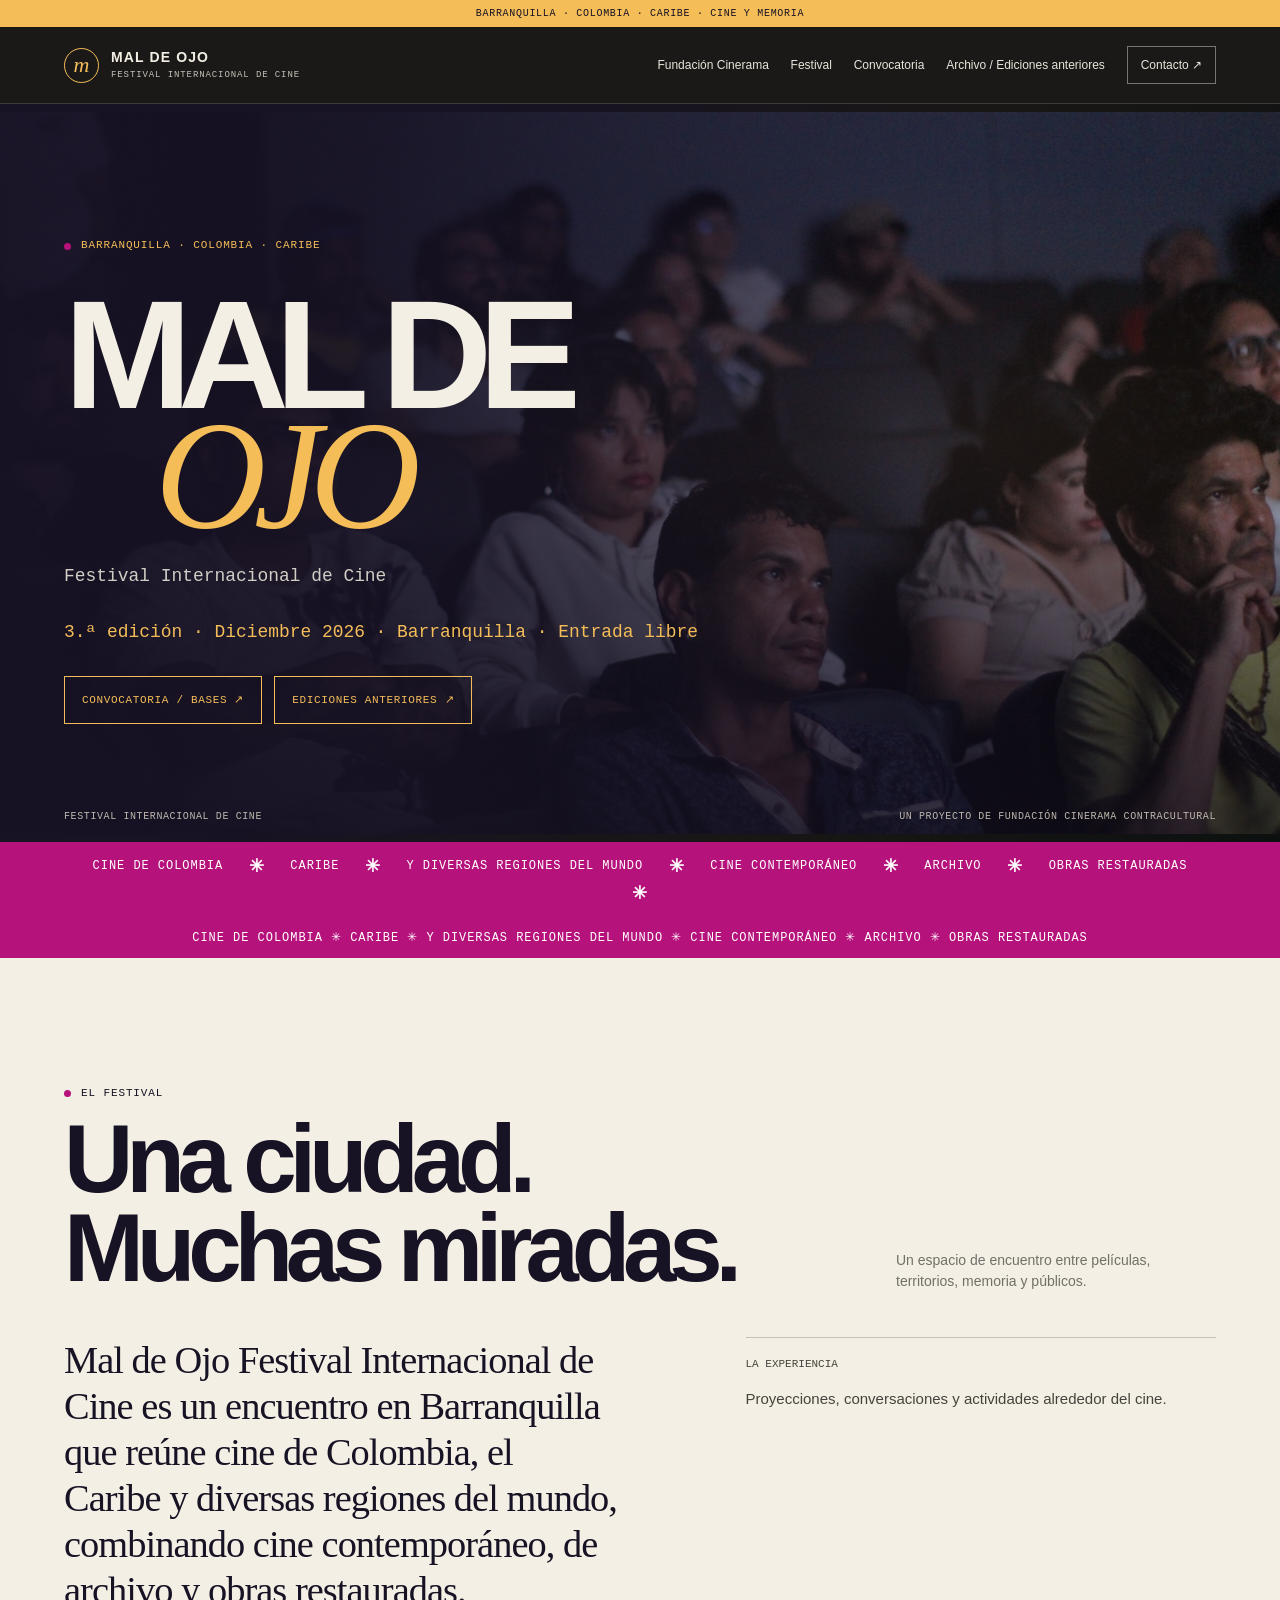
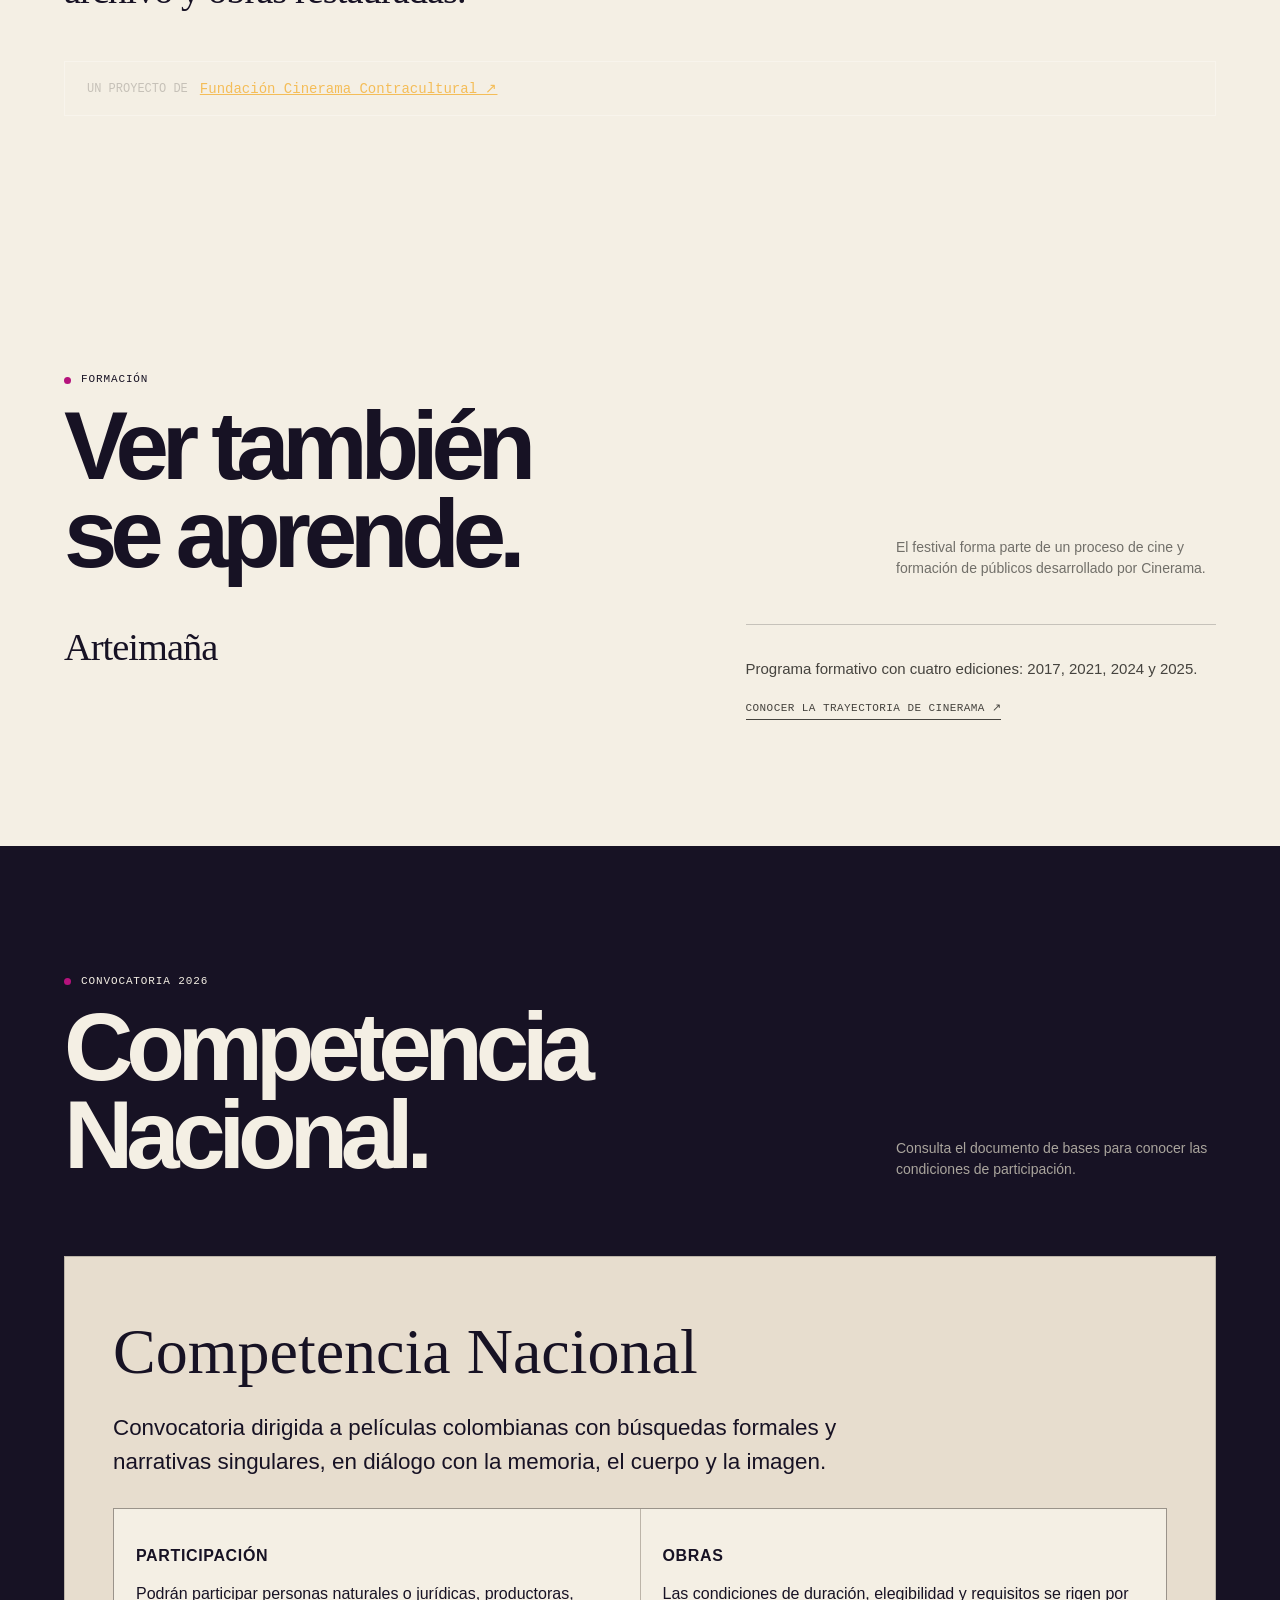
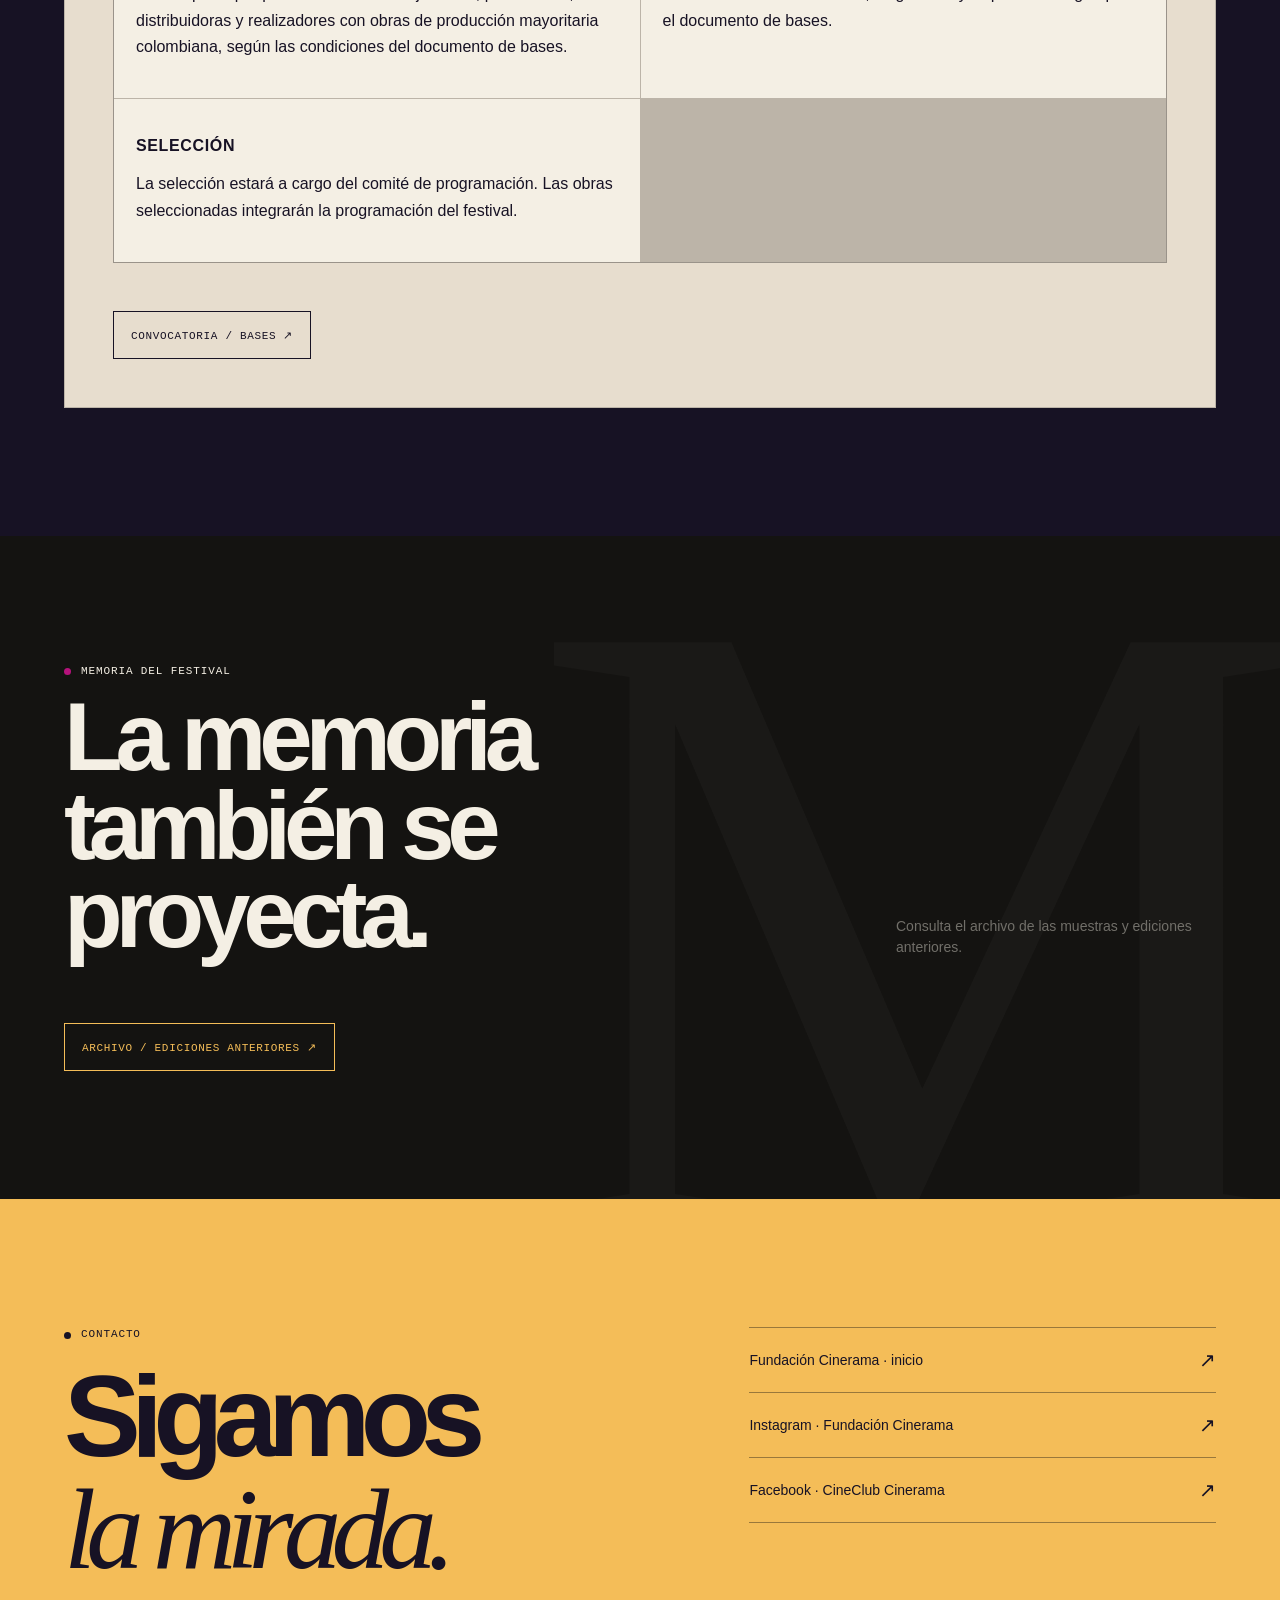
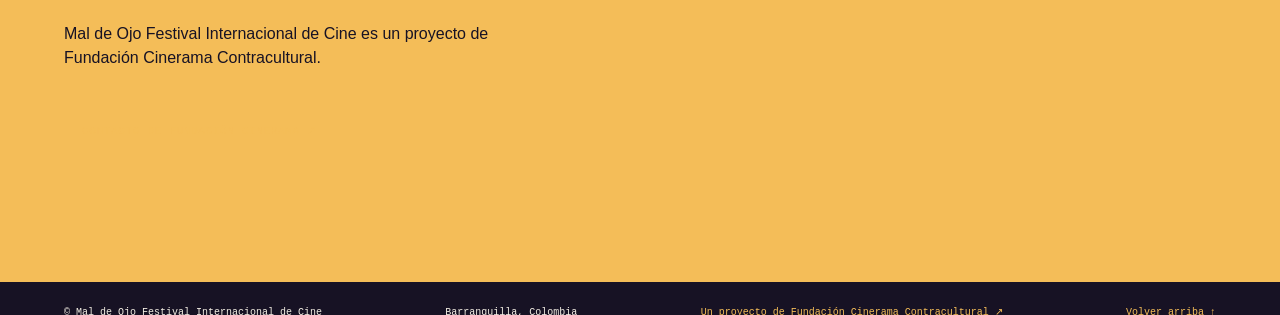
==== commit c3c8c285: "Remove draft editorial blocks and keep the archive on its own page" ====
--- a/index.html
+++ b/index.html
@@ -115,6 +115,7 @@
   html{scroll-behavior:auto}
 }
 .edition-line{margin:26px 0 8px;color:var(--acid);font:clamp(13px,1.4vw,18px)/1.7 var(--mono)}.hero-actions{display:flex;flex-wrap:wrap;gap:12px}.festival-parent{display:flex;align-items:center;gap:12px;flex-wrap:wrap;margin-top:48px;padding:18px 22px;border:1px solid rgba(255,255,255,.3)}.festival-parent span{font:12px var(--mono);color:#c6c1b8;text-transform:uppercase}.festival-parent a{color:var(--acid);font:14px var(--mono)}@media(max-width:560px){.edition-line{font-size:14px}.hero-actions{flex-direction:column;align-items:flex-start}.hero-cta{min-height:48px;font-size:12px}}
+@media(max-width:620px){.eyebrow,.mono,.num,.coming,.status,.editorial-tag,.editorial-link,.archive-row .year,.program-card .num{font-size:14px!important;line-height:1.45}.nav a{min-height:44px;display:flex;align-items:center}.hero-cta{min-height:48px}.section-head{gap:18px}}
 </style>
 </head>
 <body>
@@ -127,7 +128,7 @@
 <main id="contenido">
 <section class="hero" id="inicio"><div class="wrap hero-inner"><div class="hero-copy"><div class="eyebrow">Barranquilla · Colombia · Caribe</div><h1>MAL DE<span>OJO</span></h1><p class="hero-sub">Festival Internacional de Cine</p><div class="edition-line">3.ª edición · Diciembre 2026 · Barranquilla · Entrada libre</div><div class="hero-actions"><a class="hero-cta" href="#convocatoria">Convocatoria / bases ↗</a><a class="hero-cta" href="archivo.html">Ediciones anteriores ↗</a></div></div><div class="hero-art"><div class="art-orbit"></div><figure class="poster-frame"><img src="media/publico-en-sala.jpg" alt="Público reunido en una sala de cine" loading="eager" fetchpriority="high"></figure></div></div><div class="hero-index"><span>Festival Internacional de Cine</span><span>Un proyecto de Fundación Cinerama Contracultural</span></div></section>
 <div class="ticker" aria-label="Cine de Colombia, el Caribe y el mundo"><span>Cine de Colombia <b>✳</b> Caribe <b>✳</b> y diversas regiones del mundo <b>✳</b> cine contemporáneo <b>✳</b> archivo <b>✳</b> obras restauradas <b>✳</b> </span></div>
-<section class="archive-preview" aria-labelledby="archive-preview-title"><div class="wrap"><div class="preview-head"><div><div class="eyebrow">Memoria en imágenes</div><h2 id="archive-preview-title">El cine también<br><em>se encuentra.</em></h2></div><a class="preview-all" href="#archivo">Ver archivo completo <span aria-hidden="true">↗</span></a></div><div class="preview-grid"><a class="preview-card" href="#archivo"><img src="media/conversatorio-moi-busigo.jpg" alt="Conversatorio con David Aguilera Cogollo como invitado especial" loading="lazy"><span class="preview-caption"><small>Conversatorio</small>David Aguilera Cogollo</span></a><a class="preview-card" href="#archivo"><img src="media/muestra-falsificadocs.jpg" alt="Público en una proyección nocturna de Falsificadocs" loading="lazy"><span class="preview-caption"><small>Muestra</small>Falsificadocs</span></a><a class="preview-card" href="#archivo"><img src="media/equipo-arteimana.jpg" alt="Participantes en el taller Arte y Maña" loading="lazy"><span class="preview-caption"><small>Taller</small>Arte y Maña</span></a></div></div></section><section class="home-editorial" aria-labelledby="home-editorial-title"><div class="wrap"><div class="editorial-head"><div><div class="eyebrow">Ahora en Mal de Ojo</div><h2 id="home-editorial-title">Cine que nos<br><em>pone en común.</em></h2></div><a class="editorial-all" href="#noticias">Ver novedades <span>↗</span></a></div><div class="editorial-grid"><a class="editorial-feature editorial-feature-call" href="https://docs.google.com/document/d/1rs6fJAIRA8vXYLYXA7WPiLaYUpujJM30/edit" target="_blank" rel="noopener noreferrer"><div class="editorial-overlay"><span class="editorial-tag">Convocatoria 2026 · borrador en revisión</span><h3>Una nueva mirada<br>al cine colombiano</h3><span class="editorial-link">Revisar las bases ↗</span></div></a><a class="editorial-story" href="#archivo"><img src="media/proyeccion-cinemateca.jpg" alt="Público en una proyección de Arteimaña en la Cinemateca" loading="lazy"><div class="editorial-story-copy"><span class="mono">MEMORIA · DESDE 2010</span><h3>Una historia de cineclubismo y formación de públicos</h3><span class="editorial-link">Recorrer el archivo ↗</span></div></a><a class="editorial-story editorial-story-text" href="#archivo"><img src="media/rodaje-cineclub.jpg" alt="Persona trabajando con una cámara durante un rodaje" loading="lazy"><div class="editorial-story-copy"><span class="mono">RODAJE · EQUIPO EN ACCIÓN</span><h3>Detrás de cada imagen, un equipo en acción.</h3><span class="editorial-link">Explorar el archivo ↗</span></div></a></div><p class="editorial-note">La convocatoria 2026 aún está en revisión. Fechas, formulario y condiciones finales: pendientes de confirmación.</p></div></section><section class="section" id="festival"><div class="wrap"><div class="section-head"><div><div class="eyebrow">El festival</div><h2>Una ciudad.<br>Muchas miradas.</h2></div><p>Un espacio de encuentro entre películas, territorios, memoria y públicos.</p></div><div class="intro-grid"><p class="intro-lead">Mal de Ojo Festival Internacional de Cine es un encuentro en Barranquilla que reúne cine de Colombia, el Caribe y diversas regiones del mundo, combinando cine contemporáneo, de archivo y obras restauradas.</p><div class="intro-aside"><strong>La experiencia</strong><p>Proyecciones, conversaciones y actividades alrededor del cine.</p></div></div><div class="festival-parent"><span>Un proyecto de</span><a href="cinerama/index.html">Fundación Cinerama Contracultural ↗</a></div></div></section>
+<div class="ticker" aria-label="Cine de Colombia, el Caribe y diversas regiones del mundo"><span>Cine de Colombia ✳ Caribe ✳ y diversas regiones del mundo ✳ cine contemporáneo ✳ archivo ✳ obras restauradas</span></div><section class="section" id="festival"><div class="wrap"><div class="section-head"><div><div class="eyebrow">El festival</div><h2>Una ciudad.<br>Muchas miradas.</h2></div><p>Un espacio de encuentro entre películas, territorios, memoria y públicos.</p></div><div class="intro-grid"><p class="intro-lead">Mal de Ojo Festival Internacional de Cine es un encuentro en Barranquilla que reúne cine de Colombia, el Caribe y diversas regiones del mundo, combinando cine contemporáneo, de archivo y obras restauradas.</p><div class="intro-aside"><strong>La experiencia</strong><p>Proyecciones, conversaciones y actividades alrededor del cine.</p></div></div><div class="festival-parent"><span>Un proyecto de</span><a href="cinerama/index.html">Fundación Cinerama Contracultural ↗</a></div></div></section>
 <section class="section" id="formacion"><div class="wrap"><div class="section-head"><div><div class="eyebrow">Formación</div><h2>Ver también<br>se aprende.</h2></div><p>El festival forma parte de un proceso de cine y formación de públicos desarrollado por Cinerama.</p></div><div class="intro-grid"><p class="intro-lead">Arteimaña</p><div class="intro-aside"><p>Programa formativo con cuatro ediciones: 2017, 2021, 2024 y 2025.</p><a class="editorial-all" href="cinerama/trayectoria.html">Conocer la trayectoria de Cinerama ↗</a></div></div></div></section><section class="section dark" id="convocatoria"><div class="wrap"><div class="section-head"><div><div class="eyebrow">Convocatoria 2026</div><h2>Competencia<br>Nacional.</h2></div><p>Consulta el documento de bases para conocer las condiciones de participación.</p></div><div class="call-details"><h2>Competencia Nacional</h2><p class="call-intro">Convocatoria dirigida a películas colombianas con búsquedas formales y narrativas singulares, en diálogo con la memoria, el cuerpo y la imagen.</p><div class="call-grid"><article><h3>Participación</h3><p>Podrán participar personas naturales o jurídicas, productoras, distribuidoras y realizadores con obras de producción mayoritaria colombiana, según las condiciones del documento de bases.</p></article><article><h3>Obras</h3><p>Las condiciones de duración, elegibilidad y requisitos se rigen por el documento de bases.</p></article><article><h3>Selección</h3><p>La selección estará a cargo del comité de programación. Las obras seleccionadas integrarán la programación del festival.</p></article></div><a class="hero-cta" href="https://docs.google.com/document/d/1rs6fJAIRA8vXYLYXA7WPiLaYUpujJM30/edit" target="_blank" rel="noopener noreferrer">Convocatoria / bases ↗</a></div></div></section>
 <section class="section archive"><div class="wrap"><div class="section-head"><div><div class="eyebrow">Memoria del festival</div><h2>La memoria<br>también se proyecta.</h2></div><p>Consulta el archivo de las muestras y ediciones anteriores.</p></div><a class="hero-cta" href="archivo.html">Archivo / Ediciones anteriores ↗</a></div></section>
 <section class="section contact" id="contacto"><div class="wrap contact-grid"><div><div class="eyebrow">Contacto</div><h2>Sigamos<br><em>la mirada.</em></h2><p class="contact-intro">Mal de Ojo Festival Internacional de Cine es un proyecto de Fundación Cinerama Contracultural.</p><a class="hero-cta" href="cinerama/contacto.html">Contacto de Fundación Cinerama ↗</a></div><div class="contact-links"><a href="cinerama/index.html"><span>Fundación Cinerama · inicio</span><span class="arrow">↗</span></a><a href="https://www.instagram.com/fundacion_cinerama_cc/" target="_blank" rel="noopener noreferrer"><span>Instagram · Fundación Cinerama</span><span class="arrow">↗</span></a><a href="https://www.facebook.com/cineramacclub/" target="_blank" rel="noopener noreferrer"><span>Facebook · CineClub Cinerama</span><span class="arrow">↗</span></a></div></div></section>
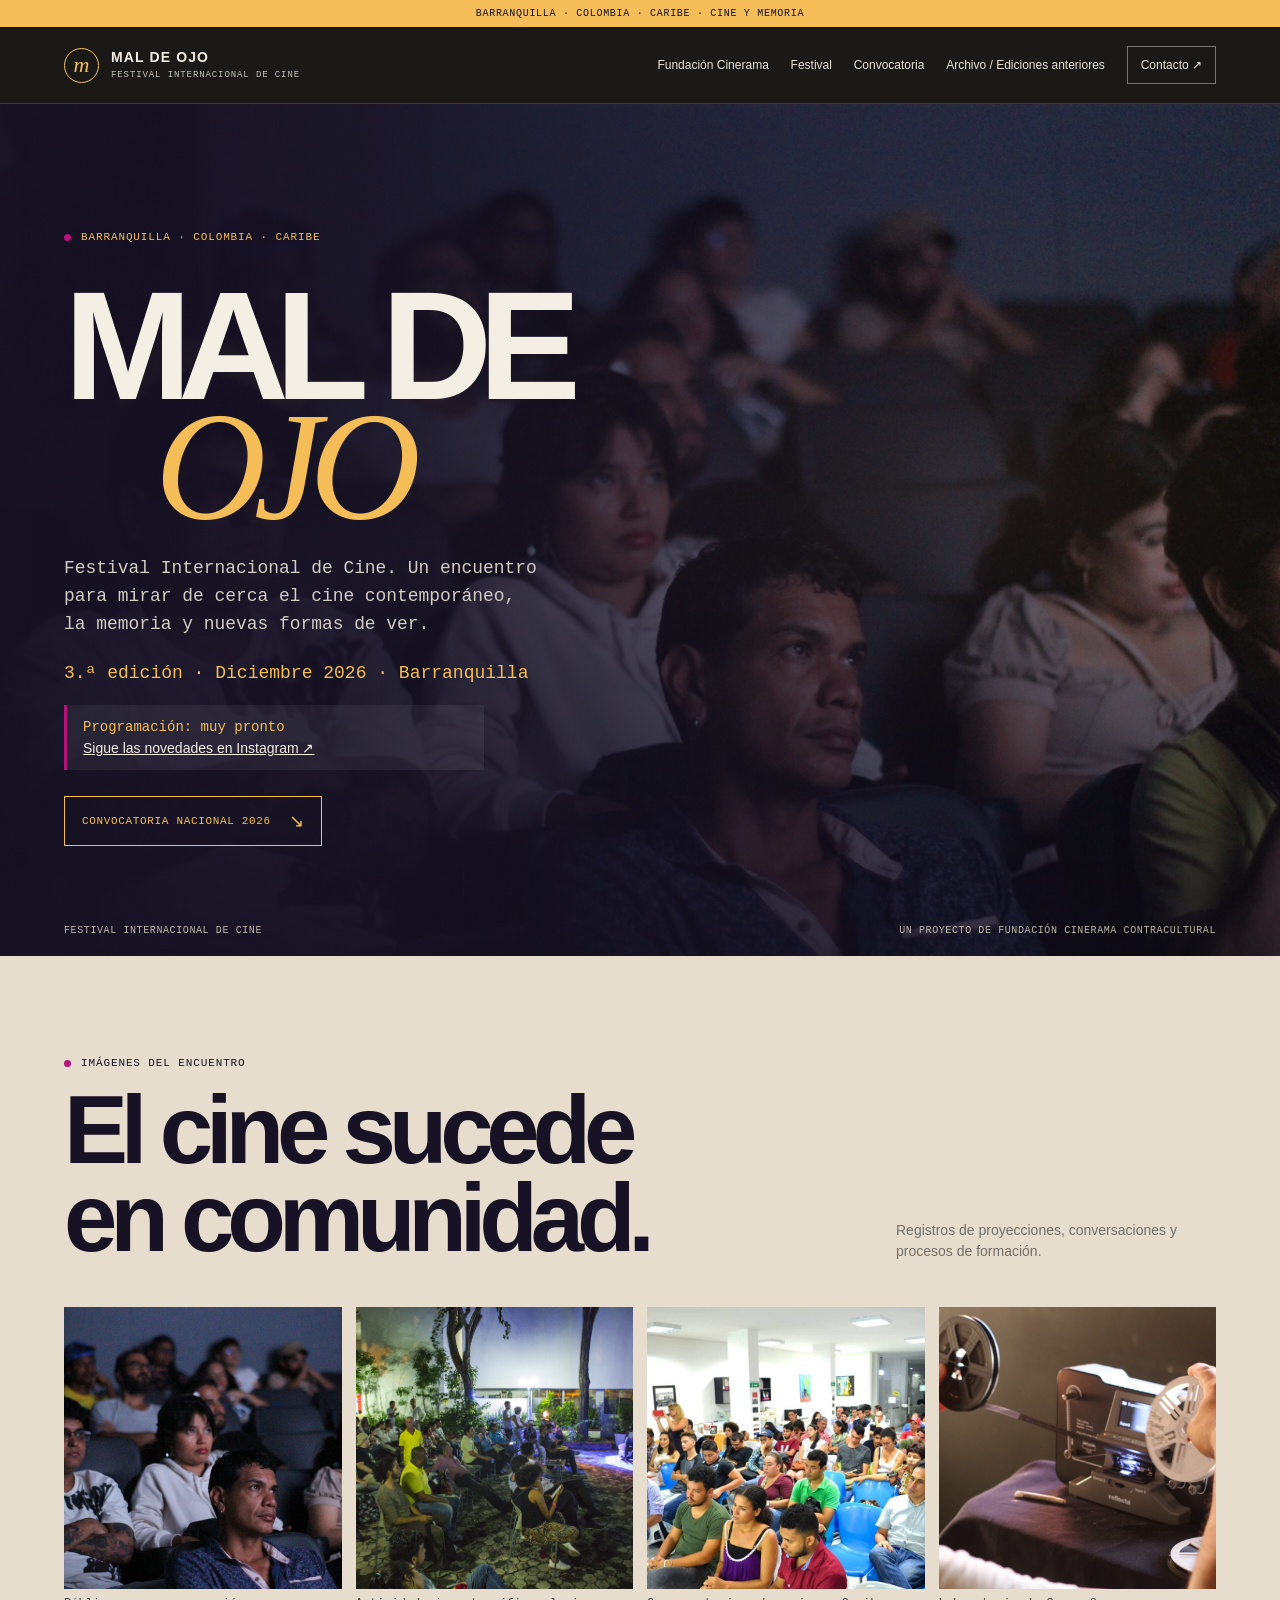
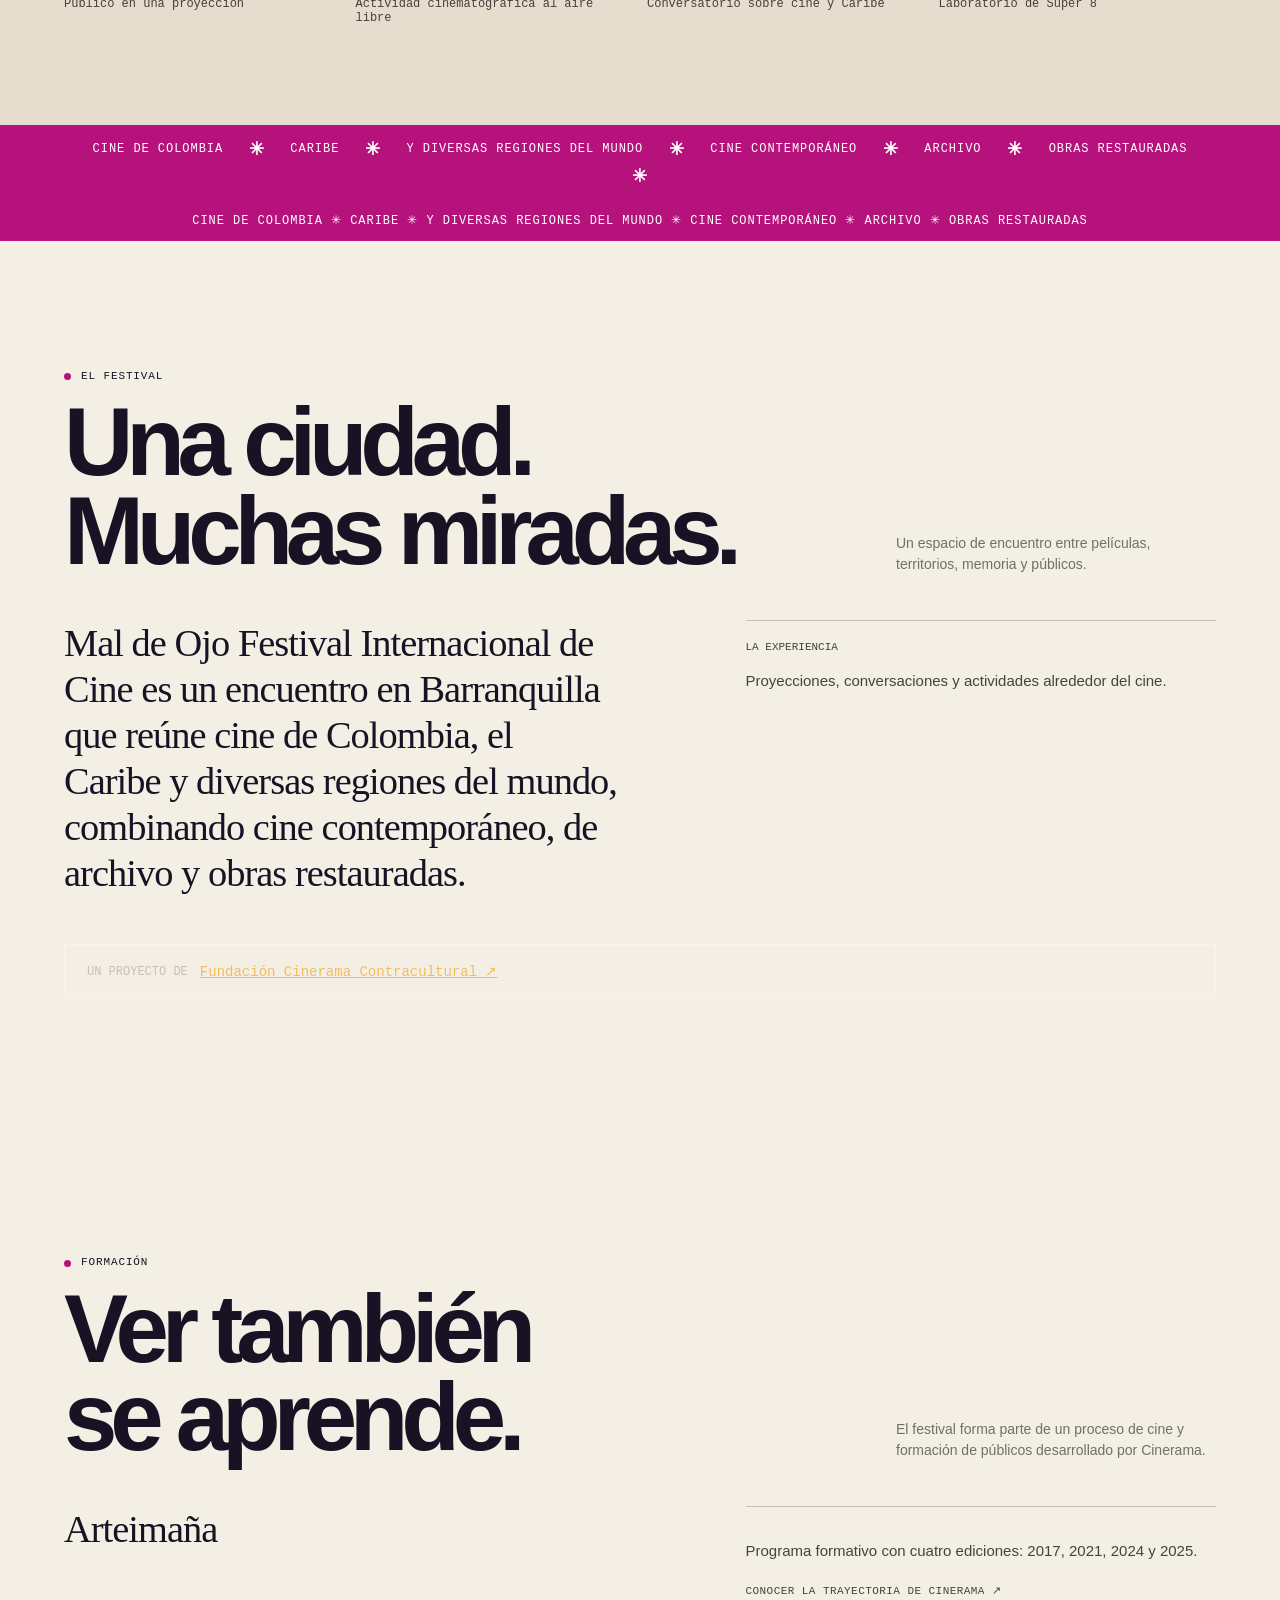
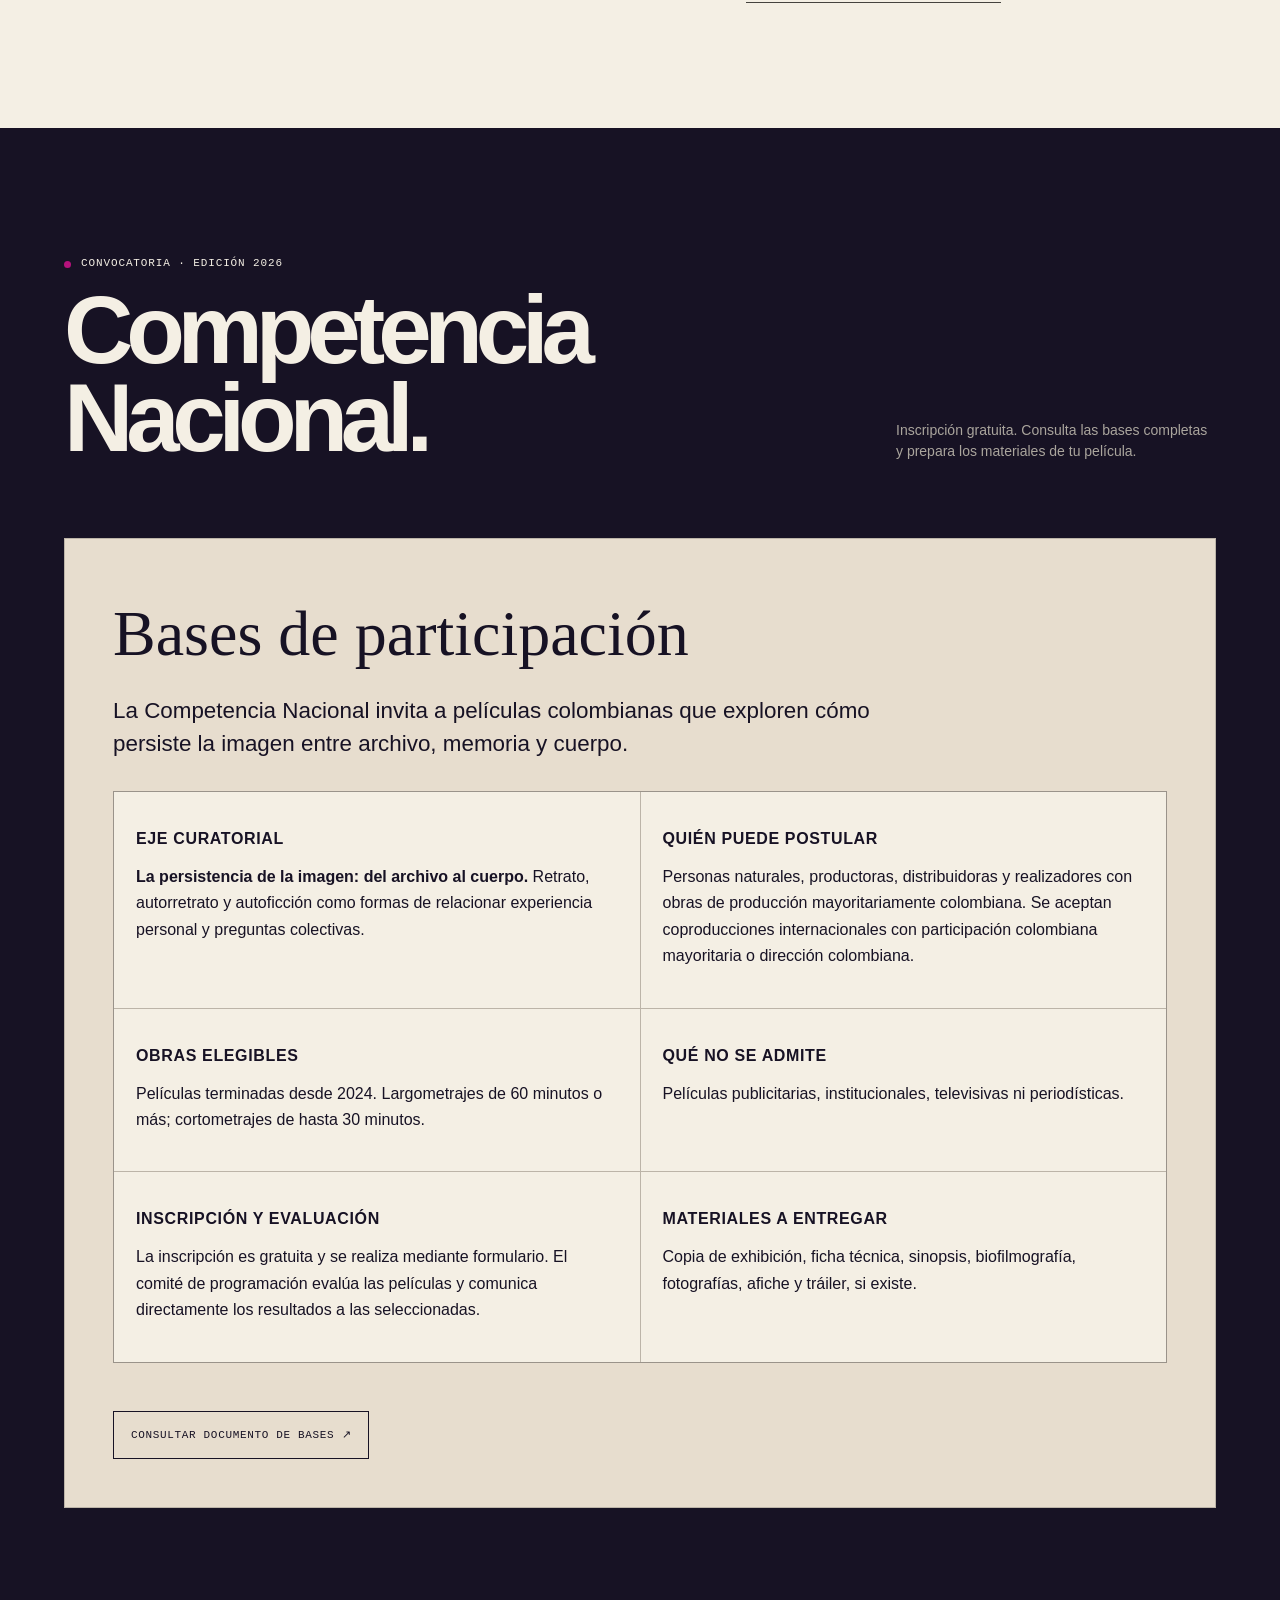
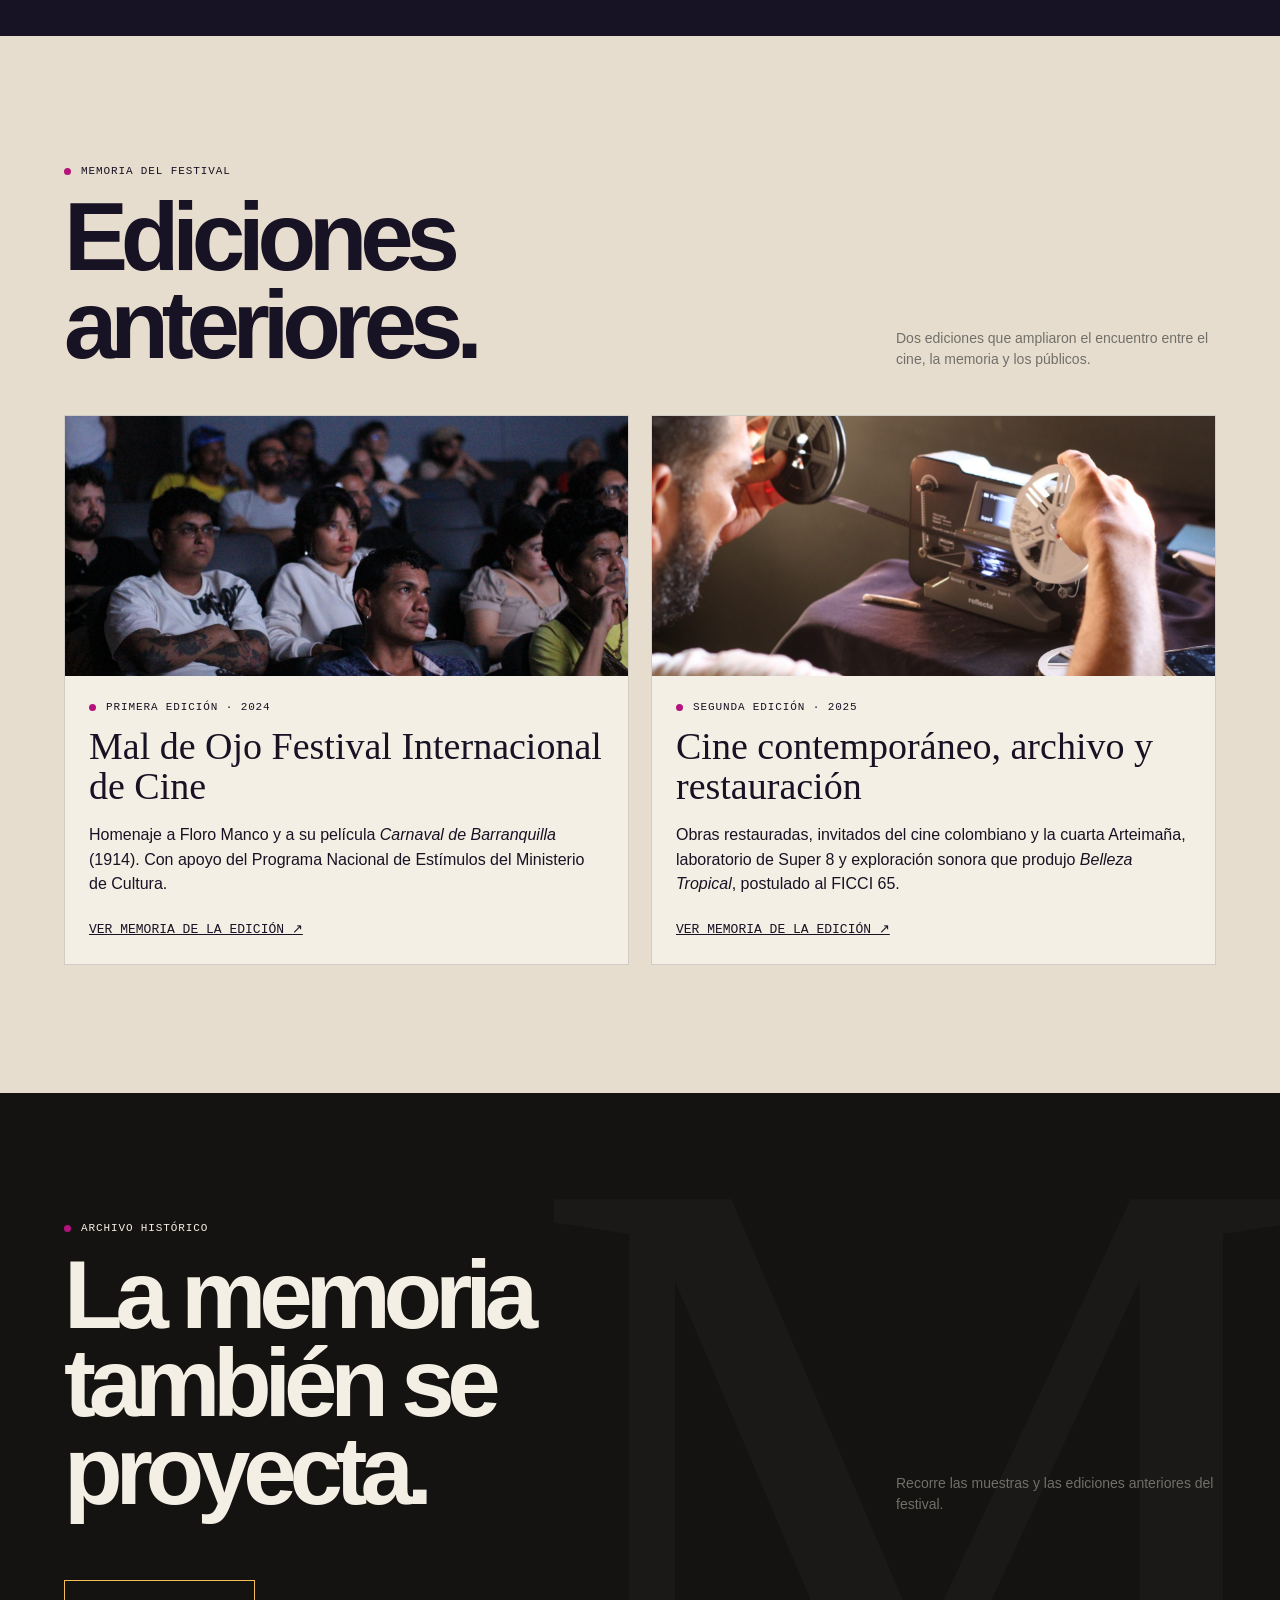
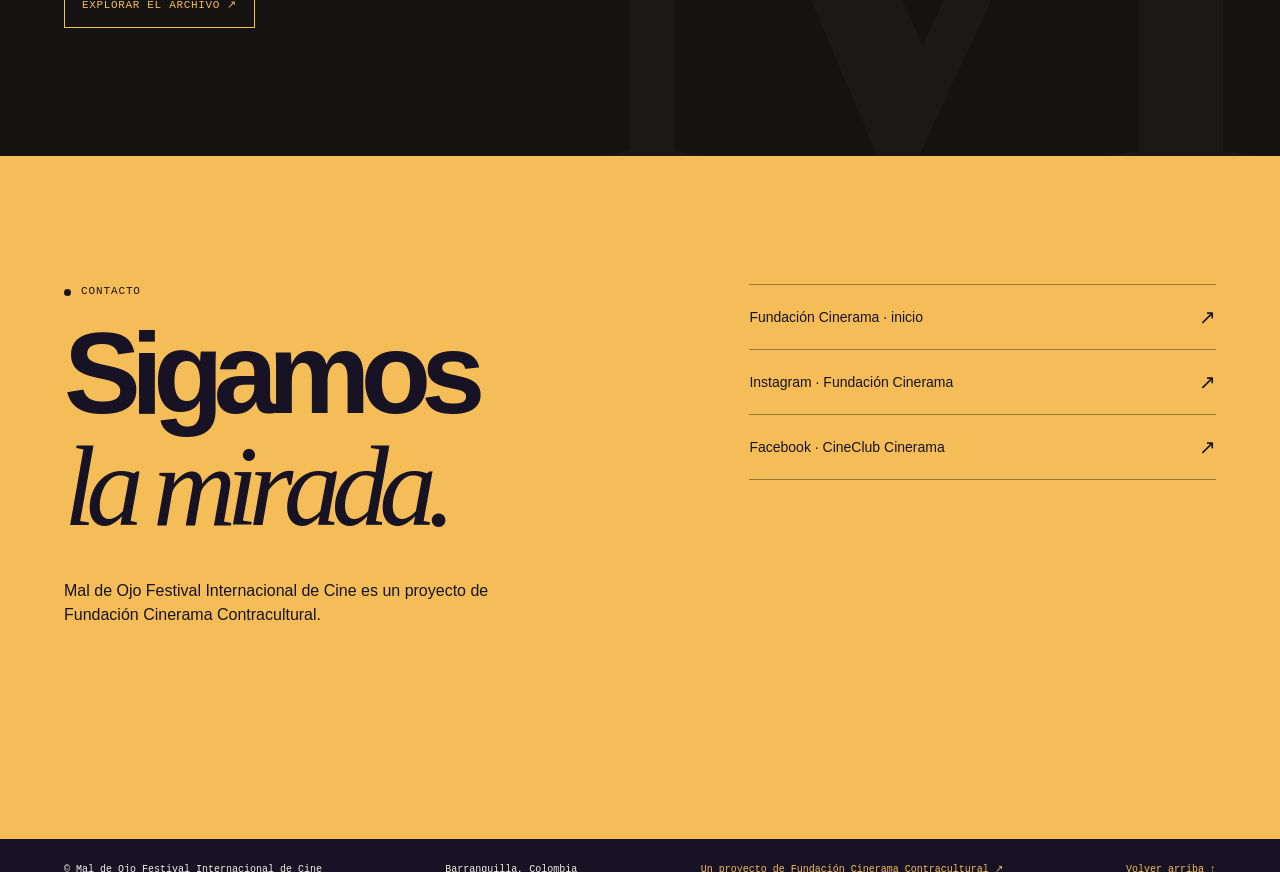
==== commit 14b62337: "Restore festival visual gallery, previous editions and complete 2026 call" ====
--- a/index.html
+++ b/index.html
@@ -116,7 +116,7 @@
 }
 .edition-line{margin:26px 0 8px;color:var(--acid);font:clamp(13px,1.4vw,18px)/1.7 var(--mono)}.hero-actions{display:flex;flex-wrap:wrap;gap:12px}.festival-parent{display:flex;align-items:center;gap:12px;flex-wrap:wrap;margin-top:48px;padding:18px 22px;border:1px solid rgba(255,255,255,.3)}.festival-parent span{font:12px var(--mono);color:#c6c1b8;text-transform:uppercase}.festival-parent a{color:var(--acid);font:14px var(--mono)}@media(max-width:560px){.edition-line{font-size:14px}.hero-actions{flex-direction:column;align-items:flex-start}.hero-cta{min-height:48px;font-size:12px}}
 @media(max-width:620px){.eyebrow,.mono,.num,.coming,.status,.editorial-tag,.editorial-link,.archive-row .year,.program-card .num{font-size:14px!important;line-height:1.45}.nav a{min-height:44px;display:flex;align-items:center}.hero-cta{min-height:48px}.section-head{gap:18px}}
-</style>
+.edition-line{margin:22px 0 12px;color:var(--acid);font:clamp(14px,1.5vw,18px)/1.5 var(--mono)}.programming-soon{display:flex;flex-direction:column;gap:5px;margin:18px 0 6px;padding:14px 16px;border-left:3px solid var(--orange);background:rgba(255,255,255,.06);max-width:420px}.programming-soon strong{font:14px var(--mono);color:var(--acid)}.programming-soon a{font:14px var(--sans);color:var(--paper)}.festival-gallery-section{padding:clamp(54px,8vw,100px) 0;background:#e7ddce;color:#171224}.festival-gallery{display:grid;grid-template-columns:repeat(4,minmax(0,1fr));gap:14px}.festival-gallery figure{margin:0;min-width:0}.festival-gallery img{width:100%;height:clamp(150px,22vw,300px);object-fit:cover;display:block}.festival-gallery figcaption{font:12px var(--mono);margin-top:8px;color:#45413b}.previous-editions{background:#e7ddce;color:#171224}.edition-cards{display:grid;grid-template-columns:repeat(2,minmax(0,1fr));gap:22px}.edition-card{background:#f4efe4;border:1px solid rgba(23,18,36,.16);min-width:0}.edition-card>img{display:block;width:100%;height:260px;object-fit:cover}.edition-card-copy{padding:24px}.edition-card-copy h3{font:clamp(26px,3vw,38px)/1.05 var(--serif);font-weight:400;margin:12px 0}.edition-card-copy p{font-size:16px;line-height:1.55}.edition-card-copy>a{display:inline-block;margin-top:8px;font:13px var(--mono);text-transform:uppercase;color:#171224}@media(max-width:700px){.festival-gallery{grid-template-columns:repeat(2,minmax(0,1fr))}.festival-gallery img{height:min(60vh,220px)}.edition-cards{grid-template-columns:1fr}.edition-card>img{height:min(60vh,240px)}.hero-inner{grid-template-columns:1fr;padding-block:48px 74px}.hero-art{height:300px;min-height:240px}.hero-index{gap:12px;flex-wrap:wrap}.hero h1{font-size:clamp(64px,19vw,104px)}.section-head h2{font-size:clamp(38px,11vw,58px)}.call-grid{grid-template-columns:1fr}.programming-soon{max-width:none}.ticker-backup{display:none!important}}@media(max-width:390px){html,body{overflow-x:hidden}.wrap{padding-inline:18px}.hero h1{font-size:clamp(58px,18vw,78px)}.festival-gallery{gap:10px}.festival-gallery figcaption{font-size:12px}.edition-card-copy{padding:18px}.section{padding-block:58px}}\n</style>
 </head>
 <body>
 <a class="skip" href="#contenido">Saltar al contenido</a>
@@ -126,11 +126,26 @@
 <button class="menu-btn" aria-expanded="false" aria-controls="nav-principal">Menú</button>
 <nav class="nav" id="nav-principal" aria-label="Navegación principal"><a href="cinerama/index.html">Fundación Cinerama</a><a href="#festival">Festival</a><a href="#convocatoria">Convocatoria</a><a href="archivo.html">Archivo / Ediciones anteriores</a><a href="#contacto">Contacto ↗</a></nav></div></header>
 <main id="contenido">
-<section class="hero" id="inicio"><div class="wrap hero-inner"><div class="hero-copy"><div class="eyebrow">Barranquilla · Colombia · Caribe</div><h1>MAL DE<span>OJO</span></h1><p class="hero-sub">Festival Internacional de Cine</p><div class="edition-line">3.ª edición · Diciembre 2026 · Barranquilla · Entrada libre</div><div class="hero-actions"><a class="hero-cta" href="#convocatoria">Convocatoria / bases ↗</a><a class="hero-cta" href="archivo.html">Ediciones anteriores ↗</a></div></div><div class="hero-art"><div class="art-orbit"></div><figure class="poster-frame"><img src="media/publico-en-sala.jpg" alt="Público reunido en una sala de cine" loading="eager" fetchpriority="high"></figure></div></div><div class="hero-index"><span>Festival Internacional de Cine</span><span>Un proyecto de Fundación Cinerama Contracultural</span></div></section>
+<section class="hero" id="inicio"><div class="wrap hero-inner"><div class="hero-copy"><div class="eyebrow">Barranquilla · Colombia · Caribe</div><h1>MAL DE<span>OJO</span></h1><p class="hero-sub">Festival Internacional de Cine. Un encuentro para mirar de cerca el cine contemporáneo, la memoria y nuevas formas de ver.</p><div class="edition-line">3.ª edición · Diciembre 2026 · Barranquilla</div><div class="programming-soon"><strong>Programación: muy pronto</strong><a href="https://www.instagram.com/fundacion_cinerama_cc/" target="_blank" rel="noopener noreferrer">Sigue las novedades en Instagram ↗</a></div><a class="hero-cta" href="#convocatoria">Convocatoria Nacional 2026 <span class="arrow">↘</span></a></div><div class="hero-art"><div class="art-orbit"></div><figure class="poster-frame"><img src="media/publico-en-sala.jpg" alt="Público en una proyección" loading="eager" fetchpriority="high"></figure></div></div><div class="hero-index"><span>Festival Internacional de Cine</span><span>Un proyecto de Fundación Cinerama Contracultural</span></div></section><section class="festival-gallery-section"><div class="wrap"><div class="section-head"><div><div class="eyebrow">Imágenes del encuentro</div><h2>El cine sucede<br>en comunidad.</h2></div><p>Registros de proyecciones, conversaciones y procesos de formación.</p></div><div class="festival-gallery">
+<figure><img src="media/publico-en-sala.jpg" alt="Público en una proyección"><figcaption>Público en una proyección</figcaption></figure>
+<figure><img src="media/encuentro-cine-al-aire-libre.jpg" alt="Público en una actividad de cine al aire libre"><figcaption>Actividad cinematográfica al aire libre</figcaption></figure>
+<figure><img src="media/conversatorio-pensar-el-caribe.jpg" alt="Conversatorio sobre cine y Caribe"><figcaption>Conversatorio sobre cine y Caribe</figcaption></figure>
+<figure><img src="media/laboratorio-super8.jpg" alt="Taller de cine en formato Super 8"><figcaption>Laboratorio de Super 8</figcaption></figure>
+</div></div></section>
 <div class="ticker" aria-label="Cine de Colombia, el Caribe y el mundo"><span>Cine de Colombia <b>✳</b> Caribe <b>✳</b> y diversas regiones del mundo <b>✳</b> cine contemporáneo <b>✳</b> archivo <b>✳</b> obras restauradas <b>✳</b> </span></div>
 <div class="ticker" aria-label="Cine de Colombia, el Caribe y diversas regiones del mundo"><span>Cine de Colombia ✳ Caribe ✳ y diversas regiones del mundo ✳ cine contemporáneo ✳ archivo ✳ obras restauradas</span></div><section class="section" id="festival"><div class="wrap"><div class="section-head"><div><div class="eyebrow">El festival</div><h2>Una ciudad.<br>Muchas miradas.</h2></div><p>Un espacio de encuentro entre películas, territorios, memoria y públicos.</p></div><div class="intro-grid"><p class="intro-lead">Mal de Ojo Festival Internacional de Cine es un encuentro en Barranquilla que reúne cine de Colombia, el Caribe y diversas regiones del mundo, combinando cine contemporáneo, de archivo y obras restauradas.</p><div class="intro-aside"><strong>La experiencia</strong><p>Proyecciones, conversaciones y actividades alrededor del cine.</p></div></div><div class="festival-parent"><span>Un proyecto de</span><a href="cinerama/index.html">Fundación Cinerama Contracultural ↗</a></div></div></section>
-<section class="section" id="formacion"><div class="wrap"><div class="section-head"><div><div class="eyebrow">Formación</div><h2>Ver también<br>se aprende.</h2></div><p>El festival forma parte de un proceso de cine y formación de públicos desarrollado por Cinerama.</p></div><div class="intro-grid"><p class="intro-lead">Arteimaña</p><div class="intro-aside"><p>Programa formativo con cuatro ediciones: 2017, 2021, 2024 y 2025.</p><a class="editorial-all" href="cinerama/trayectoria.html">Conocer la trayectoria de Cinerama ↗</a></div></div></div></section><section class="section dark" id="convocatoria"><div class="wrap"><div class="section-head"><div><div class="eyebrow">Convocatoria 2026</div><h2>Competencia<br>Nacional.</h2></div><p>Consulta el documento de bases para conocer las condiciones de participación.</p></div><div class="call-details"><h2>Competencia Nacional</h2><p class="call-intro">Convocatoria dirigida a películas colombianas con búsquedas formales y narrativas singulares, en diálogo con la memoria, el cuerpo y la imagen.</p><div class="call-grid"><article><h3>Participación</h3><p>Podrán participar personas naturales o jurídicas, productoras, distribuidoras y realizadores con obras de producción mayoritaria colombiana, según las condiciones del documento de bases.</p></article><article><h3>Obras</h3><p>Las condiciones de duración, elegibilidad y requisitos se rigen por el documento de bases.</p></article><article><h3>Selección</h3><p>La selección estará a cargo del comité de programación. Las obras seleccionadas integrarán la programación del festival.</p></article></div><a class="hero-cta" href="https://docs.google.com/document/d/1rs6fJAIRA8vXYLYXA7WPiLaYUpujJM30/edit" target="_blank" rel="noopener noreferrer">Convocatoria / bases ↗</a></div></div></section>
-<section class="section archive"><div class="wrap"><div class="section-head"><div><div class="eyebrow">Memoria del festival</div><h2>La memoria<br>también se proyecta.</h2></div><p>Consulta el archivo de las muestras y ediciones anteriores.</p></div><a class="hero-cta" href="archivo.html">Archivo / Ediciones anteriores ↗</a></div></section>
+<section class="section" id="formacion"><div class="wrap"><div class="section-head"><div><div class="eyebrow">Formación</div><h2>Ver también<br>se aprende.</h2></div><p>El festival forma parte de un proceso de cine y formación de públicos desarrollado por Cinerama.</p></div><div class="intro-grid"><p class="intro-lead">Arteimaña</p><div class="intro-aside"><p>Programa formativo con cuatro ediciones: 2017, 2021, 2024 y 2025.</p><a class="editorial-all" href="cinerama/trayectoria.html">Conocer la trayectoria de Cinerama ↗</a></div></div></div></section><section class="section dark" id="convocatoria"><div class="wrap"><div class="section-head"><div><div class="eyebrow">Convocatoria · edición 2026</div><h2>Competencia<br>Nacional.</h2></div><p>Inscripción gratuita. Consulta las bases completas y prepara los materiales de tu película.</p></div><div class="call-details" style="color:#171224"><h2>Bases de participación</h2><p class="call-intro">La Competencia Nacional invita a películas colombianas que exploren cómo persiste la imagen entre archivo, memoria y cuerpo.</p><div class="call-grid">
+<article><h3>Eje curatorial</h3><p><strong>La persistencia de la imagen: del archivo al cuerpo.</strong> Retrato, autorretrato y autoficción como formas de relacionar experiencia personal y preguntas colectivas.</p></article>
+<article><h3>Quién puede postular</h3><p>Personas naturales, productoras, distribuidoras y realizadores con obras de producción mayoritariamente colombiana. Se aceptan coproducciones internacionales con participación colombiana mayoritaria o dirección colombiana.</p></article>
+<article><h3>Obras elegibles</h3><p>Películas terminadas desde 2024. Largometrajes de 60 minutos o más; cortometrajes de hasta 30 minutos.</p></article>
+<article><h3>Qué no se admite</h3><p>Películas publicitarias, institucionales, televisivas ni periodísticas.</p></article>
+<article><h3>Inscripción y evaluación</h3><p>La inscripción es gratuita y se realiza mediante formulario. El comité de programación evalúa las películas y comunica directamente los resultados a las seleccionadas.</p></article>
+<article><h3>Materiales a entregar</h3><p>Copia de exhibición, ficha técnica, sinopsis, biofilmografía, fotografías, afiche y tráiler, si existe.</p></article>
+</div><a class="hero-cta" style="color:#171224;border-color:#171224" href="https://docs.google.com/document/d/1rs6fJAIRA8vXYLYXA7WPiLaYUpujJM30/edit" target="_blank" rel="noopener noreferrer">Consultar documento de bases ↗</a></div></div></section>
+<section class="section previous-editions" id="ediciones-anteriores"><div class="wrap"><div class="section-head"><div><div class="eyebrow">Memoria del festival</div><h2>Ediciones<br>anteriores.</h2></div><p>Dos ediciones que ampliaron el encuentro entre el cine, la memoria y los públicos.</p></div><div class="edition-cards">
+<article class="edition-card"><img src="media/publico-en-sala.jpg" alt="Público en una proyección"><div class="edition-card-copy"><span class="eyebrow">Primera edición · 2024</span><h3>Mal de Ojo Festival Internacional de Cine</h3><p>Homenaje a Floro Manco y a su película <em>Carnaval de Barranquilla</em> (1914). Con apoyo del Programa Nacional de Estímulos del Ministerio de Cultura.</p><a href="archivo.html#festival">Ver memoria de la edición ↗</a></div></article>
+<article class="edition-card"><img src="media/laboratorio-super8.jpg" alt="Laboratorio de cine en formato Super 8"><div class="edition-card-copy"><span class="eyebrow">Segunda edición · 2025</span><h3>Cine contemporáneo, archivo y restauración</h3><p>Obras restauradas, invitados del cine colombiano y la cuarta Arteimaña, laboratorio de Super 8 y exploración sonora que produjo <em>Belleza Tropical</em>, postulado al FICCI 65.</p><a href="archivo.html#festival">Ver memoria de la edición ↗</a></div></article>
+</div></div></section><section class="section archive"><div class="wrap"><div class="section-head"><div><div class="eyebrow">Archivo histórico</div><h2>La memoria<br>también se proyecta.</h2></div><p>Recorre las muestras y las ediciones anteriores del festival.</p></div><a class="hero-cta" href="archivo.html">Explorar el archivo ↗</a></div></section>
 <section class="section contact" id="contacto"><div class="wrap contact-grid"><div><div class="eyebrow">Contacto</div><h2>Sigamos<br><em>la mirada.</em></h2><p class="contact-intro">Mal de Ojo Festival Internacional de Cine es un proyecto de Fundación Cinerama Contracultural.</p><a class="hero-cta" href="cinerama/contacto.html">Contacto de Fundación Cinerama ↗</a></div><div class="contact-links"><a href="cinerama/index.html"><span>Fundación Cinerama · inicio</span><span class="arrow">↗</span></a><a href="https://www.instagram.com/fundacion_cinerama_cc/" target="_blank" rel="noopener noreferrer"><span>Instagram · Fundación Cinerama</span><span class="arrow">↗</span></a><a href="https://www.facebook.com/cineramacclub/" target="_blank" rel="noopener noreferrer"><span>Facebook · CineClub Cinerama</span><span class="arrow">↗</span></a></div></div></section>
 </main><footer class="footer"><span>© Mal de Ojo Festival Internacional de Cine</span><span>Barranquilla, Colombia</span><a href="cinerama/index.html">Un proyecto de Fundación Cinerama Contracultural ↗</a><a href="#inicio">Volver arriba ↑</a></footer>
 <script>
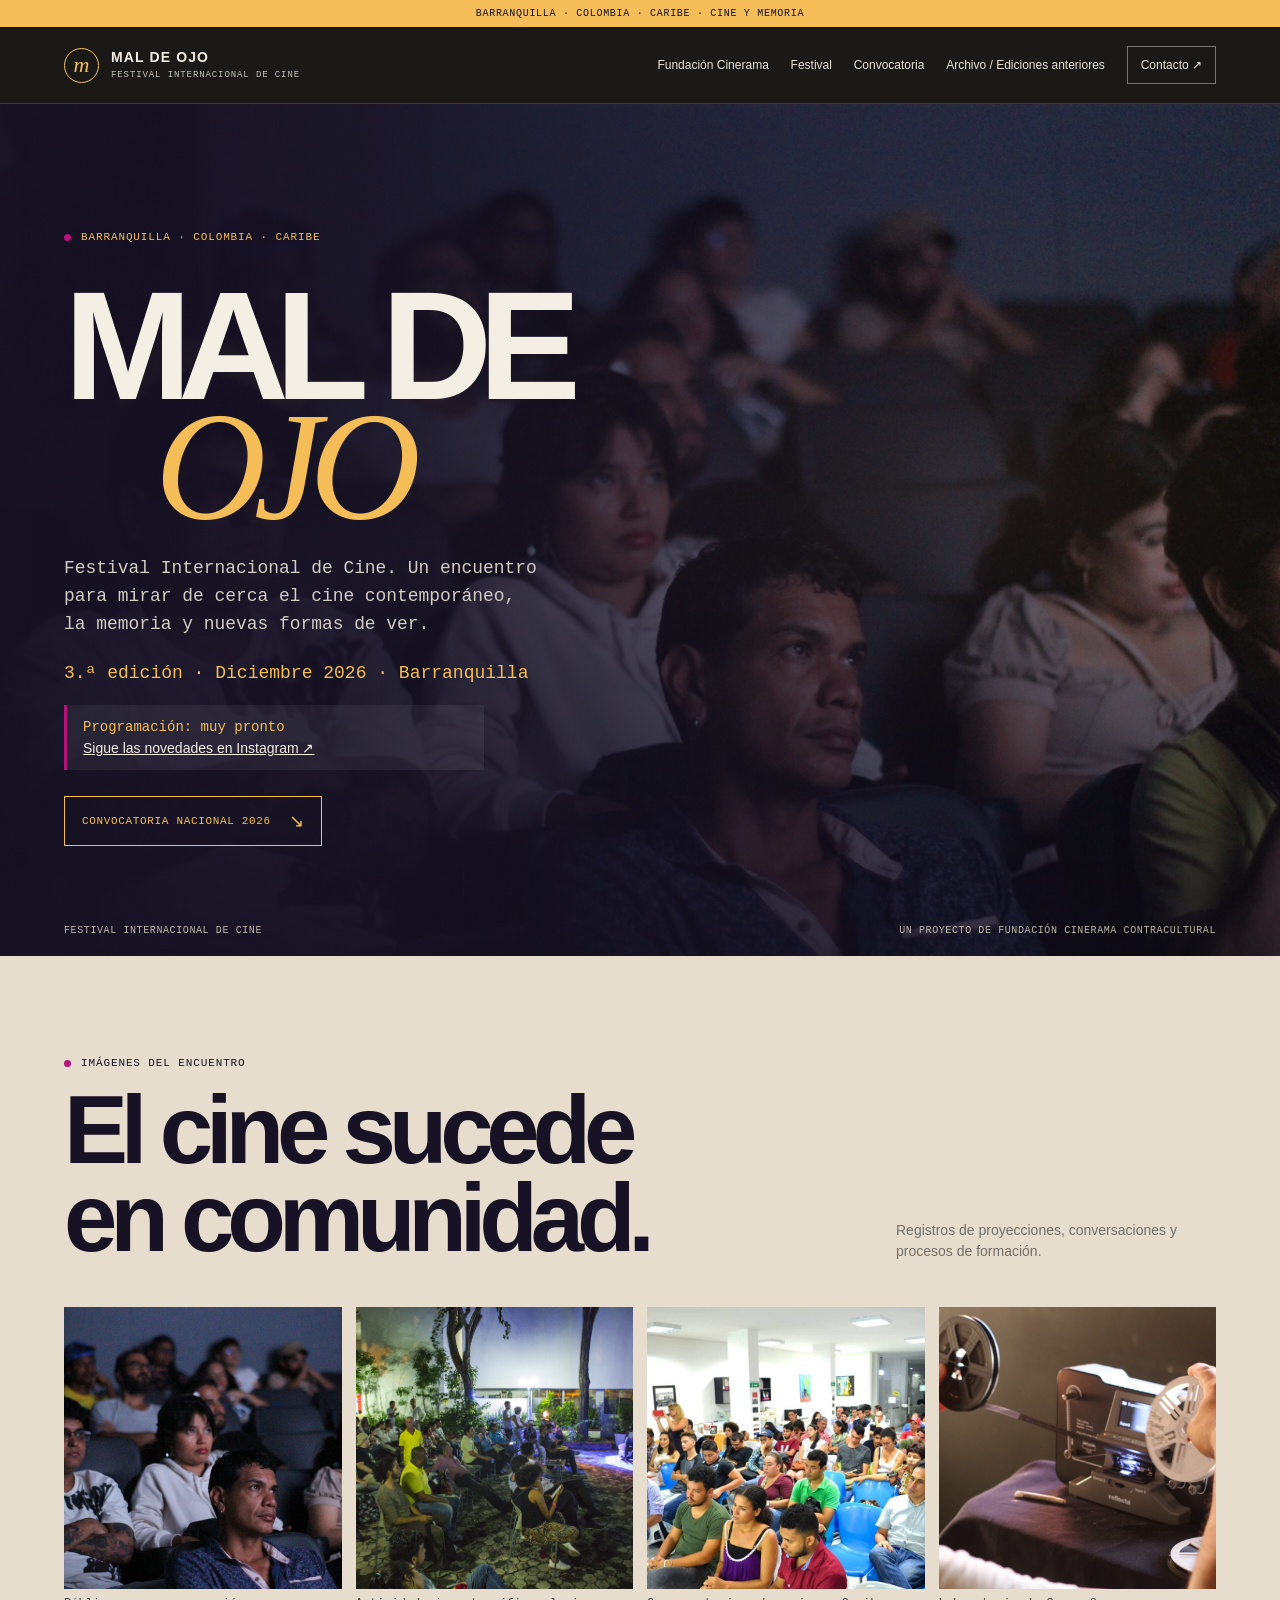
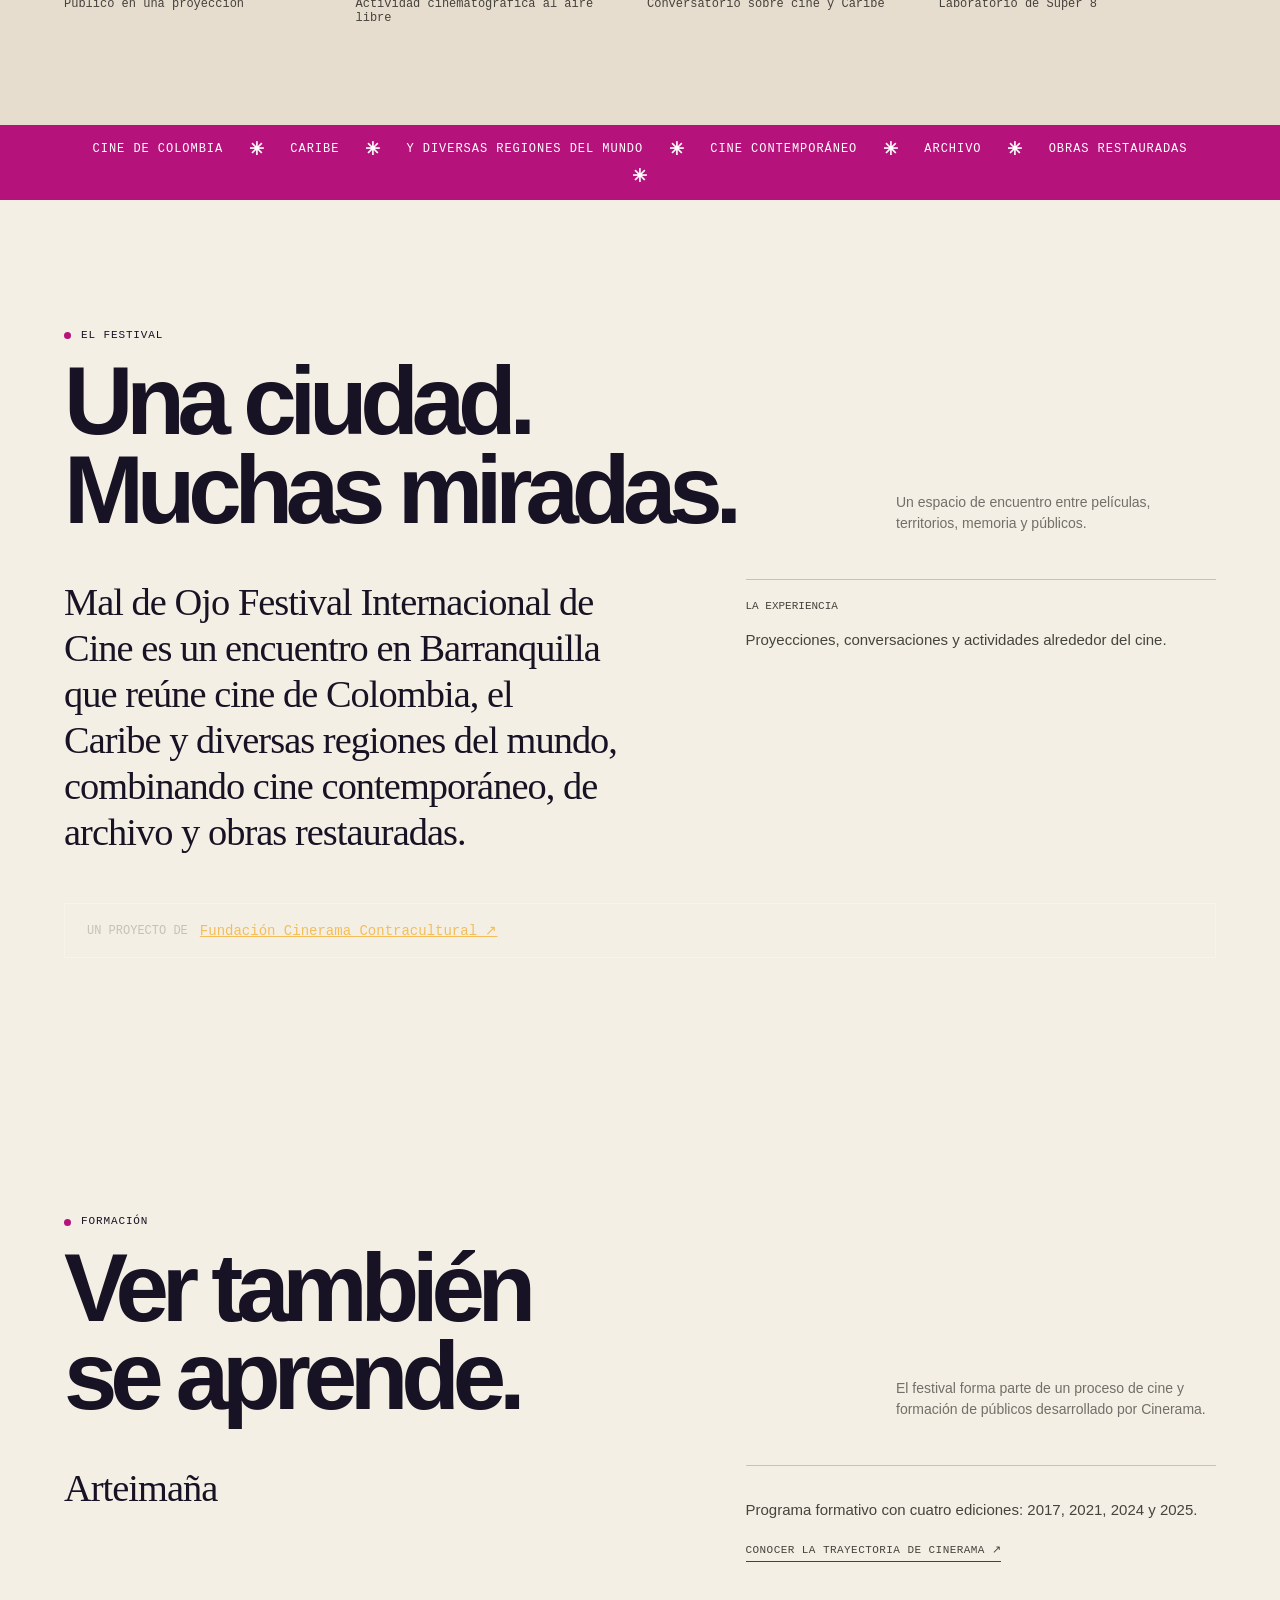
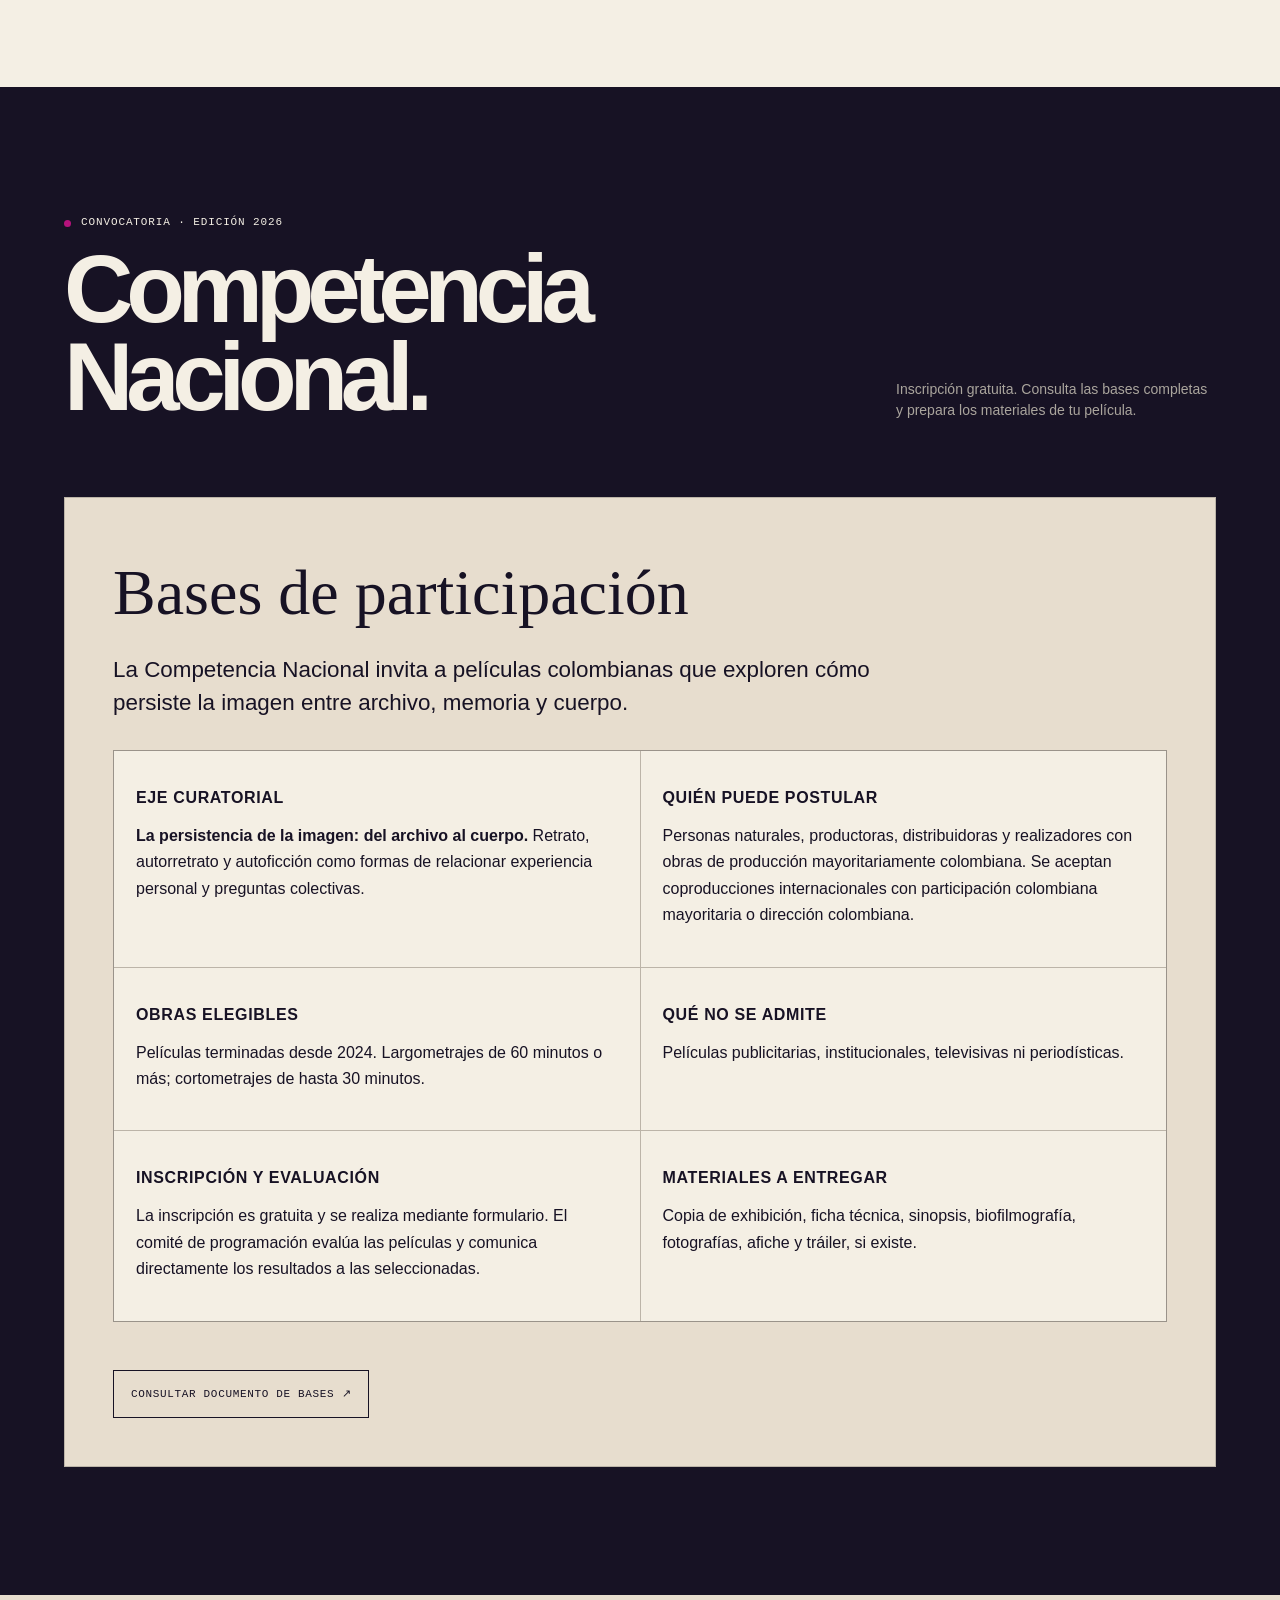
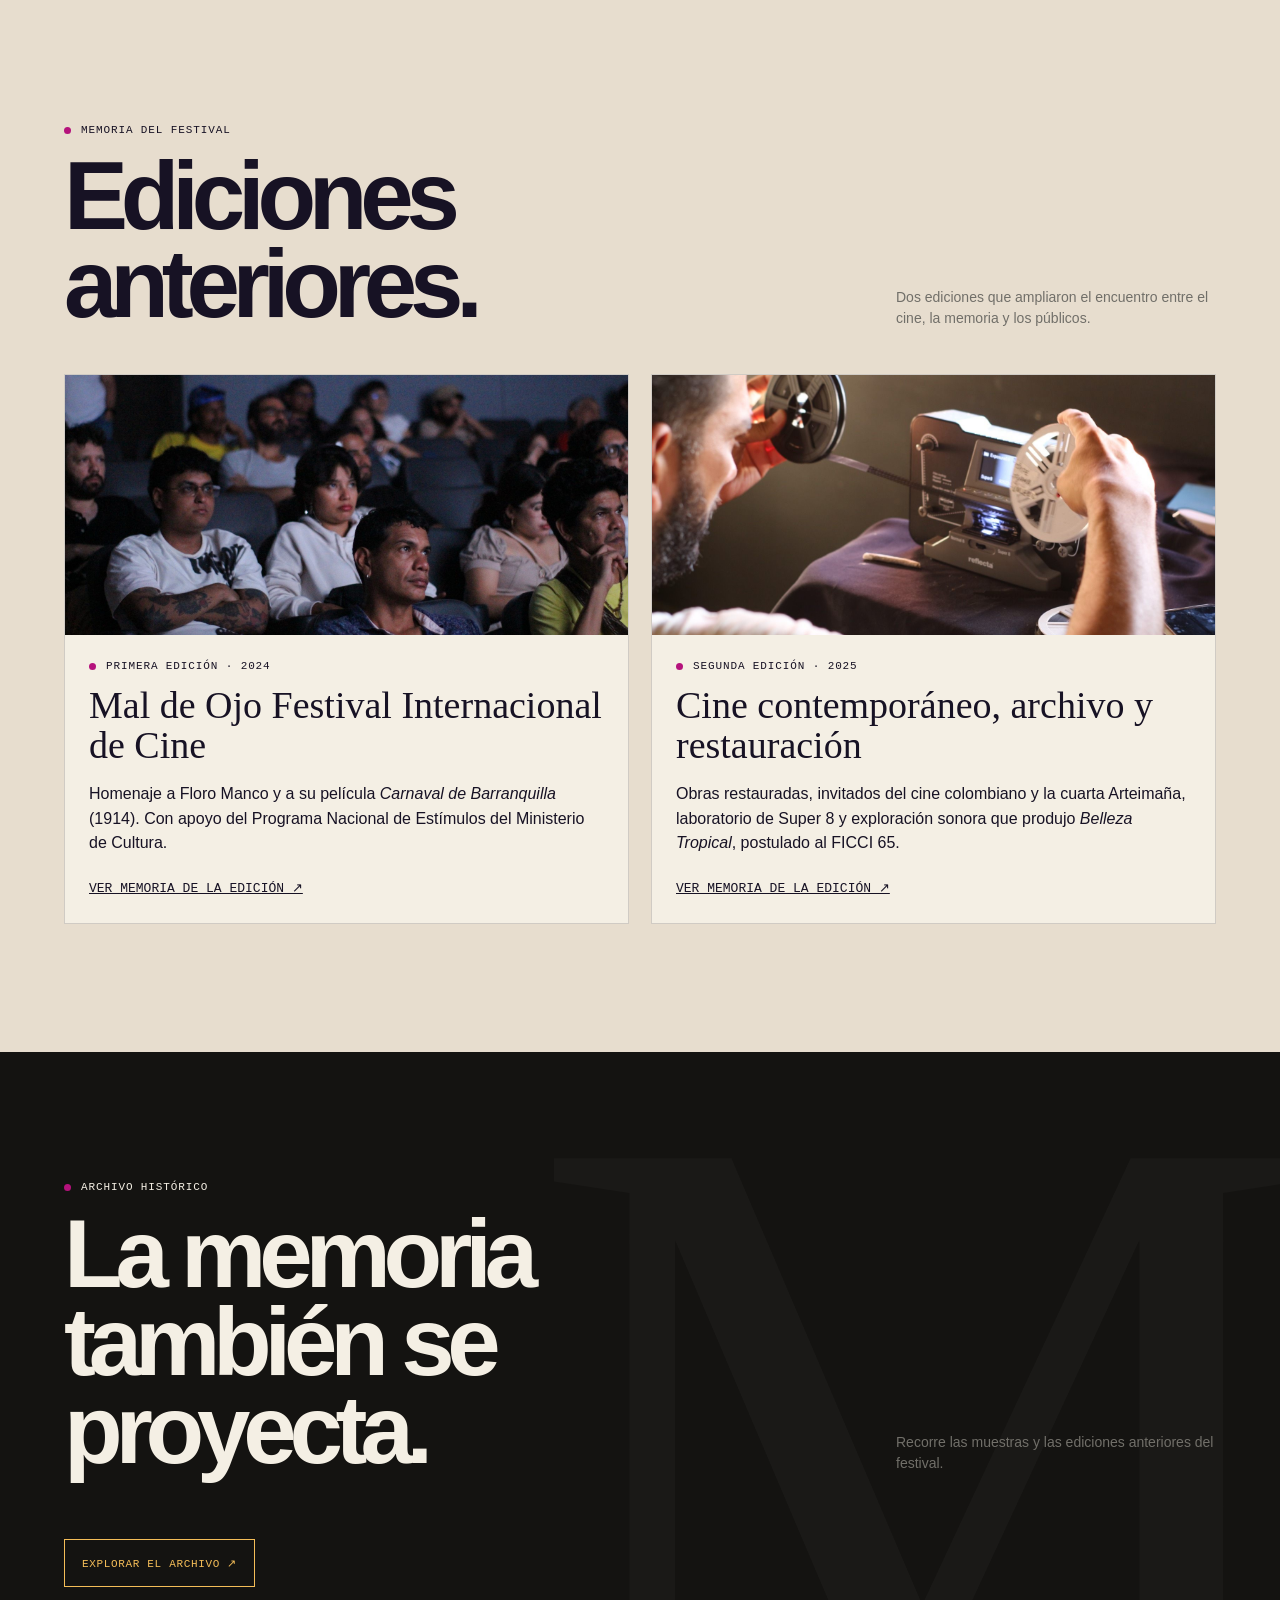
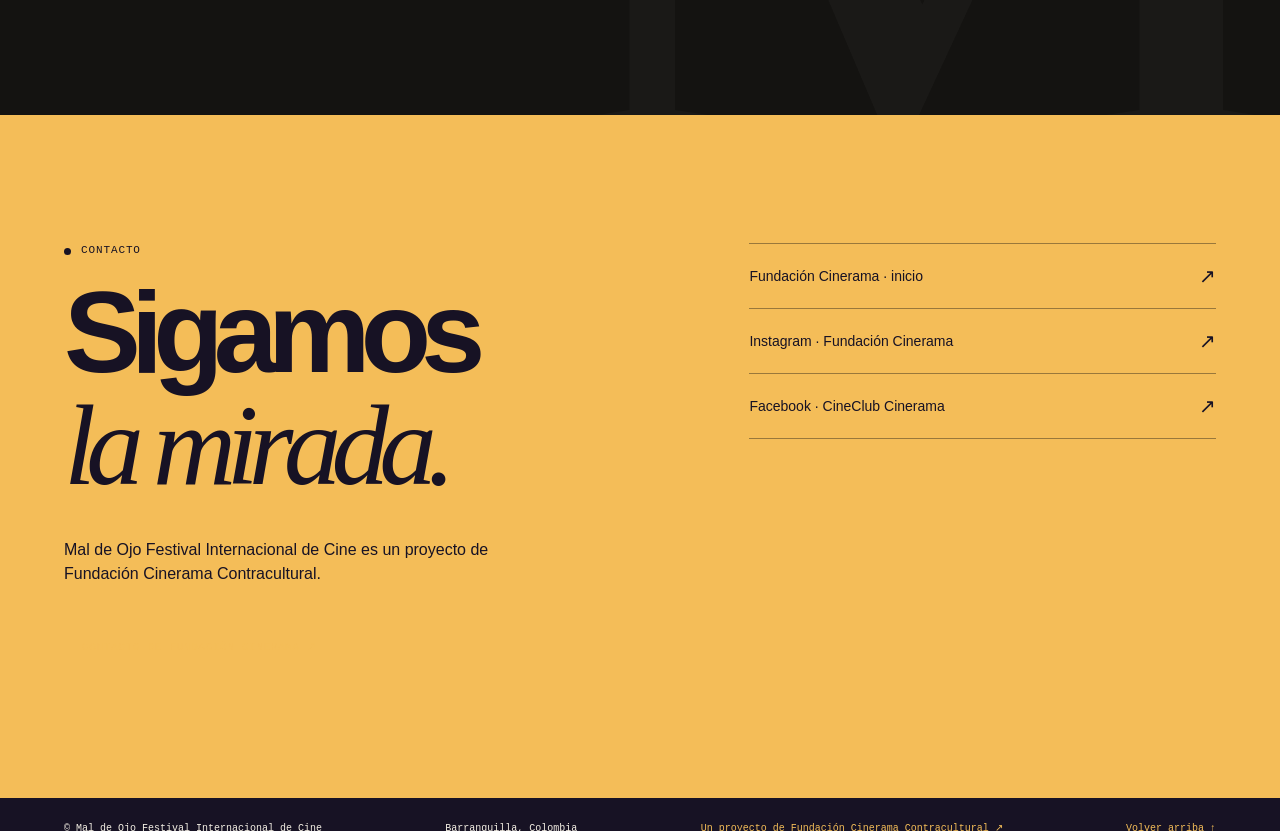
==== commit adb25704: "Remove duplicate pink ticker and enforce mobile type and overflow rules" ====
--- a/index.html
+++ b/index.html
@@ -116,7 +116,8 @@
 }
 .edition-line{margin:26px 0 8px;color:var(--acid);font:clamp(13px,1.4vw,18px)/1.7 var(--mono)}.hero-actions{display:flex;flex-wrap:wrap;gap:12px}.festival-parent{display:flex;align-items:center;gap:12px;flex-wrap:wrap;margin-top:48px;padding:18px 22px;border:1px solid rgba(255,255,255,.3)}.festival-parent span{font:12px var(--mono);color:#c6c1b8;text-transform:uppercase}.festival-parent a{color:var(--acid);font:14px var(--mono)}@media(max-width:560px){.edition-line{font-size:14px}.hero-actions{flex-direction:column;align-items:flex-start}.hero-cta{min-height:48px;font-size:12px}}
 @media(max-width:620px){.eyebrow,.mono,.num,.coming,.status,.editorial-tag,.editorial-link,.archive-row .year,.program-card .num{font-size:14px!important;line-height:1.45}.nav a{min-height:44px;display:flex;align-items:center}.hero-cta{min-height:48px}.section-head{gap:18px}}
-.edition-line{margin:22px 0 12px;color:var(--acid);font:clamp(14px,1.5vw,18px)/1.5 var(--mono)}.programming-soon{display:flex;flex-direction:column;gap:5px;margin:18px 0 6px;padding:14px 16px;border-left:3px solid var(--orange);background:rgba(255,255,255,.06);max-width:420px}.programming-soon strong{font:14px var(--mono);color:var(--acid)}.programming-soon a{font:14px var(--sans);color:var(--paper)}.festival-gallery-section{padding:clamp(54px,8vw,100px) 0;background:#e7ddce;color:#171224}.festival-gallery{display:grid;grid-template-columns:repeat(4,minmax(0,1fr));gap:14px}.festival-gallery figure{margin:0;min-width:0}.festival-gallery img{width:100%;height:clamp(150px,22vw,300px);object-fit:cover;display:block}.festival-gallery figcaption{font:12px var(--mono);margin-top:8px;color:#45413b}.previous-editions{background:#e7ddce;color:#171224}.edition-cards{display:grid;grid-template-columns:repeat(2,minmax(0,1fr));gap:22px}.edition-card{background:#f4efe4;border:1px solid rgba(23,18,36,.16);min-width:0}.edition-card>img{display:block;width:100%;height:260px;object-fit:cover}.edition-card-copy{padding:24px}.edition-card-copy h3{font:clamp(26px,3vw,38px)/1.05 var(--serif);font-weight:400;margin:12px 0}.edition-card-copy p{font-size:16px;line-height:1.55}.edition-card-copy>a{display:inline-block;margin-top:8px;font:13px var(--mono);text-transform:uppercase;color:#171224}@media(max-width:700px){.festival-gallery{grid-template-columns:repeat(2,minmax(0,1fr))}.festival-gallery img{height:min(60vh,220px)}.edition-cards{grid-template-columns:1fr}.edition-card>img{height:min(60vh,240px)}.hero-inner{grid-template-columns:1fr;padding-block:48px 74px}.hero-art{height:300px;min-height:240px}.hero-index{gap:12px;flex-wrap:wrap}.hero h1{font-size:clamp(64px,19vw,104px)}.section-head h2{font-size:clamp(38px,11vw,58px)}.call-grid{grid-template-columns:1fr}.programming-soon{max-width:none}.ticker-backup{display:none!important}}@media(max-width:390px){html,body{overflow-x:hidden}.wrap{padding-inline:18px}.hero h1{font-size:clamp(58px,18vw,78px)}.festival-gallery{gap:10px}.festival-gallery figcaption{font-size:12px}.edition-card-copy{padding:18px}.section{padding-block:58px}}\n</style>
+.edition-line{margin:22px 0 12px;color:var(--acid);font:clamp(14px,1.5vw,18px)/1.5 var(--mono)}.programming-soon{display:flex;flex-direction:column;gap:5px;margin:18px 0 6px;padding:14px 16px;border-left:3px solid var(--orange);background:rgba(255,255,255,.06);max-width:420px}.programming-soon strong{font:14px var(--mono);color:var(--acid)}.programming-soon a{font:14px var(--sans);color:var(--paper)}.festival-gallery-section{padding:clamp(54px,8vw,100px) 0;background:#e7ddce;color:#171224}.festival-gallery{display:grid;grid-template-columns:repeat(4,minmax(0,1fr));gap:14px}.festival-gallery figure{margin:0;min-width:0}.festival-gallery img{width:100%;height:clamp(150px,22vw,300px);object-fit:cover;display:block}.festival-gallery figcaption{font:12px var(--mono);margin-top:8px;color:#45413b}.previous-editions{background:#e7ddce;color:#171224}.edition-cards{display:grid;grid-template-columns:repeat(2,minmax(0,1fr));gap:22px}.edition-card{background:#f4efe4;border:1px solid rgba(23,18,36,.16);min-width:0}.edition-card>img{display:block;width:100%;height:260px;object-fit:cover}.edition-card-copy{padding:24px}.edition-card-copy h3{font:clamp(26px,3vw,38px)/1.05 var(--serif);font-weight:400;margin:12px 0}.edition-card-copy p{font-size:16px;line-height:1.55}.edition-card-copy>a{display:inline-block;margin-top:8px;font:13px var(--mono);text-transform:uppercase;color:#171224}@media(max-width:700px){.festival-gallery{grid-template-columns:repeat(2,minmax(0,1fr))}.festival-gallery img{height:min(60vh,220px)}.edition-cards{grid-template-columns:1fr}.edition-card>img{height:min(60vh,240px)}.hero-inner{grid-template-columns:1fr;padding-block:48px 74px}.hero-art{height:300px;min-height:240px}.hero-index{gap:12px;flex-wrap:wrap}.hero h1{font-size:clamp(64px,19vw,104px)}.section-head h2{font-size:clamp(38px,11vw,58px)}.call-grid{grid-template-columns:1fr}.programming-soon{max-width:none}.ticker-backup{display:none!important}}@media(max-width:390px){html,body{overflow-x:hidden}.wrap{padding-inline:18px}.hero h1{font-size:clamp(58px,18vw,78px)}.festival-gallery{gap:10px}.festival-gallery figcaption{font-size:12px}.edition-card-copy{padding:18px}.section{padding-block:58px}}\n@media(max-width:620px){.eyebrow,.mono,.num,.coming,.status,.preview-caption small,.archive-image figcaption,.edition-card-copy>a{font-size:12px!important;line-height:1.4}.footer,.footer a{font-size:14px!important}.hero-cta,.nav a{min-height:44px}.call-grid p,.edition-card-copy p,.intro-aside,.contact-intro{font-size:16px}}@media(max-width:390px){html,body{max-width:100%;overflow-x:hidden}.wrap{padding-inline:18px}.hero h1{overflow-wrap:anywhere}.section-head h2,.edition-card-copy h3{overflow-wrap:anywhere}.archive-row h3{font-size:clamp(20px,6vw,26px);overflow-wrap:anywhere}.archive-row p{font-size:16px}.footer{gap:10px}}
+</style>
 </head>
 <body>
 <a class="skip" href="#contenido">Saltar al contenido</a>
@@ -133,7 +134,7 @@
 <figure><img src="media/laboratorio-super8.jpg" alt="Taller de cine en formato Super 8"><figcaption>Laboratorio de Super 8</figcaption></figure>
 </div></div></section>
 <div class="ticker" aria-label="Cine de Colombia, el Caribe y el mundo"><span>Cine de Colombia <b>✳</b> Caribe <b>✳</b> y diversas regiones del mundo <b>✳</b> cine contemporáneo <b>✳</b> archivo <b>✳</b> obras restauradas <b>✳</b> </span></div>
-<div class="ticker" aria-label="Cine de Colombia, el Caribe y diversas regiones del mundo"><span>Cine de Colombia ✳ Caribe ✳ y diversas regiones del mundo ✳ cine contemporáneo ✳ archivo ✳ obras restauradas</span></div><section class="section" id="festival"><div class="wrap"><div class="section-head"><div><div class="eyebrow">El festival</div><h2>Una ciudad.<br>Muchas miradas.</h2></div><p>Un espacio de encuentro entre películas, territorios, memoria y públicos.</p></div><div class="intro-grid"><p class="intro-lead">Mal de Ojo Festival Internacional de Cine es un encuentro en Barranquilla que reúne cine de Colombia, el Caribe y diversas regiones del mundo, combinando cine contemporáneo, de archivo y obras restauradas.</p><div class="intro-aside"><strong>La experiencia</strong><p>Proyecciones, conversaciones y actividades alrededor del cine.</p></div></div><div class="festival-parent"><span>Un proyecto de</span><a href="cinerama/index.html">Fundación Cinerama Contracultural ↗</a></div></div></section>
+<section class="section" id="festival"><div class="wrap"><div class="section-head"><div><div class="eyebrow">El festival</div><h2>Una ciudad.<br>Muchas miradas.</h2></div><p>Un espacio de encuentro entre películas, territorios, memoria y públicos.</p></div><div class="intro-grid"><p class="intro-lead">Mal de Ojo Festival Internacional de Cine es un encuentro en Barranquilla que reúne cine de Colombia, el Caribe y diversas regiones del mundo, combinando cine contemporáneo, de archivo y obras restauradas.</p><div class="intro-aside"><strong>La experiencia</strong><p>Proyecciones, conversaciones y actividades alrededor del cine.</p></div></div><div class="festival-parent"><span>Un proyecto de</span><a href="cinerama/index.html">Fundación Cinerama Contracultural ↗</a></div></div></section>
 <section class="section" id="formacion"><div class="wrap"><div class="section-head"><div><div class="eyebrow">Formación</div><h2>Ver también<br>se aprende.</h2></div><p>El festival forma parte de un proceso de cine y formación de públicos desarrollado por Cinerama.</p></div><div class="intro-grid"><p class="intro-lead">Arteimaña</p><div class="intro-aside"><p>Programa formativo con cuatro ediciones: 2017, 2021, 2024 y 2025.</p><a class="editorial-all" href="cinerama/trayectoria.html">Conocer la trayectoria de Cinerama ↗</a></div></div></div></section><section class="section dark" id="convocatoria"><div class="wrap"><div class="section-head"><div><div class="eyebrow">Convocatoria · edición 2026</div><h2>Competencia<br>Nacional.</h2></div><p>Inscripción gratuita. Consulta las bases completas y prepara los materiales de tu película.</p></div><div class="call-details" style="color:#171224"><h2>Bases de participación</h2><p class="call-intro">La Competencia Nacional invita a películas colombianas que exploren cómo persiste la imagen entre archivo, memoria y cuerpo.</p><div class="call-grid">
 <article><h3>Eje curatorial</h3><p><strong>La persistencia de la imagen: del archivo al cuerpo.</strong> Retrato, autorretrato y autoficción como formas de relacionar experiencia personal y preguntas colectivas.</p></article>
 <article><h3>Quién puede postular</h3><p>Personas naturales, productoras, distribuidoras y realizadores con obras de producción mayoritariamente colombiana. Se aceptan coproducciones internacionales con participación colombiana mayoritaria o dirección colombiana.</p></article>
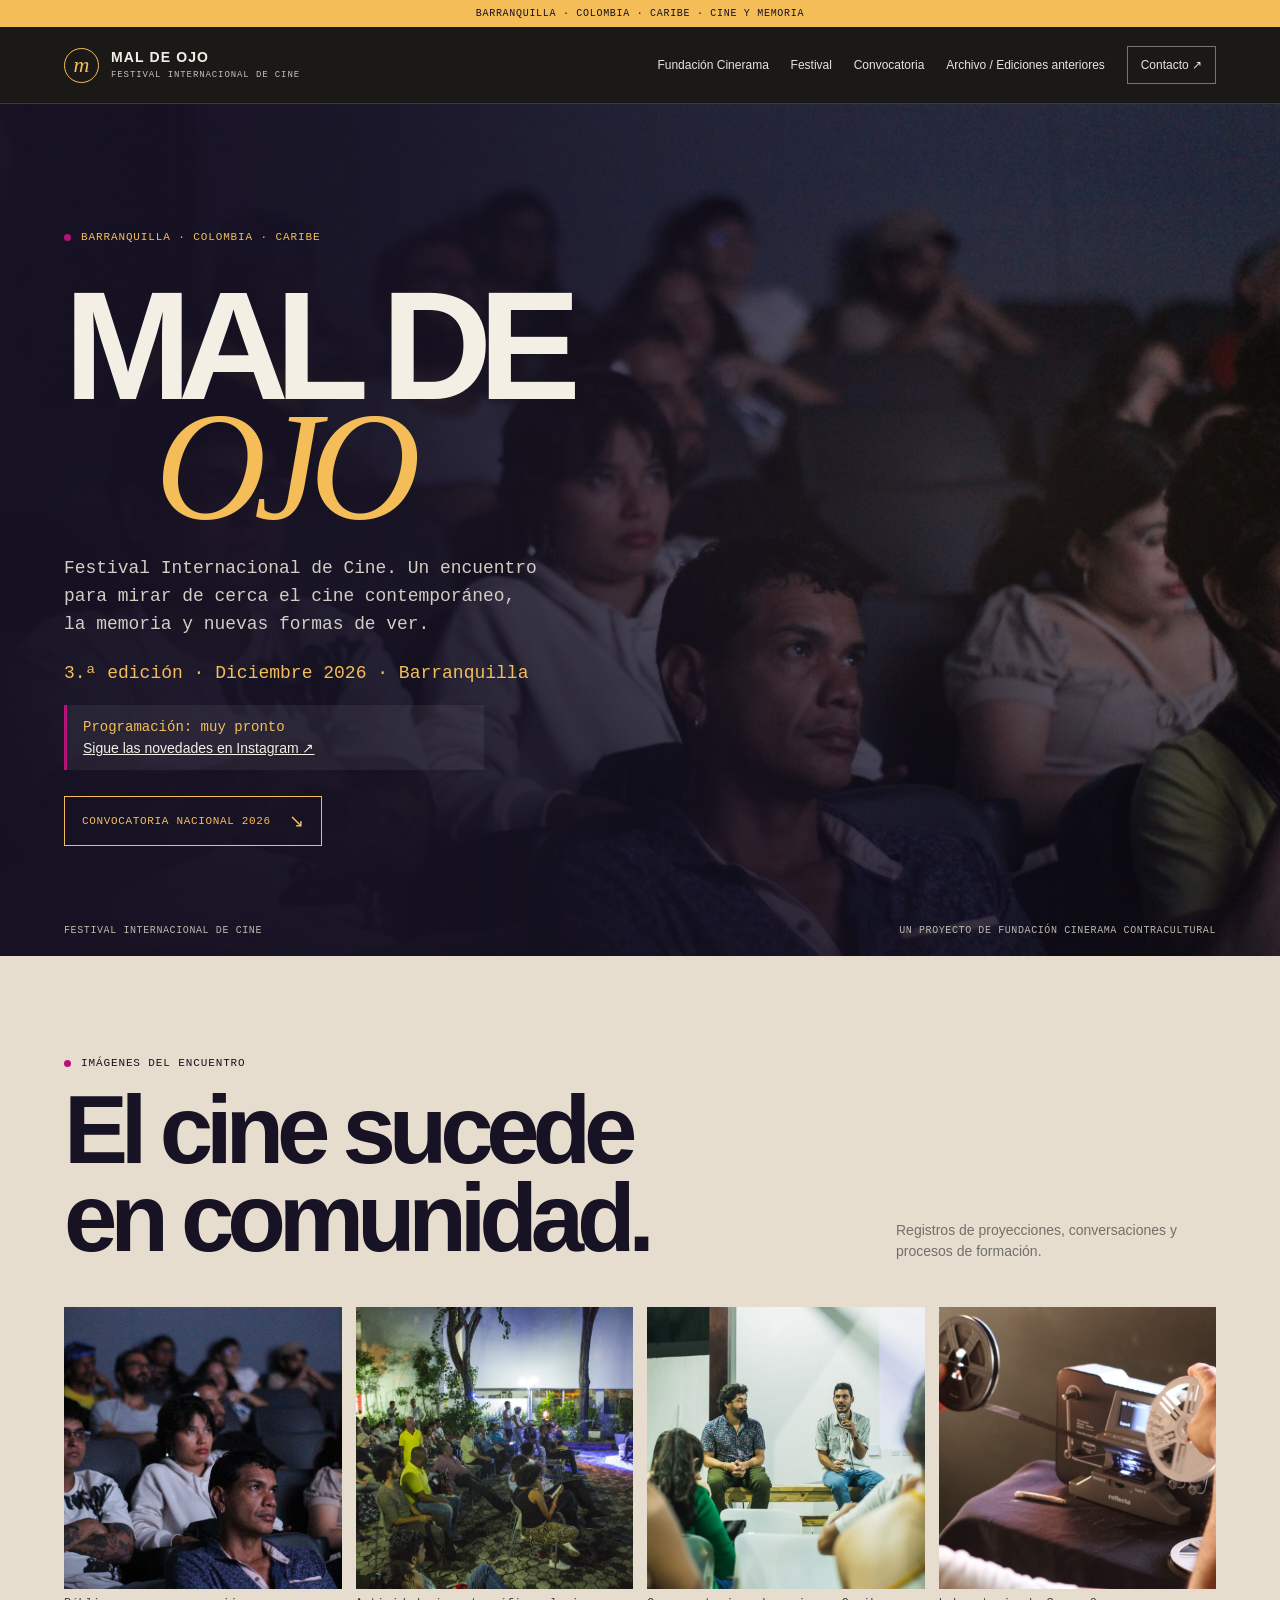
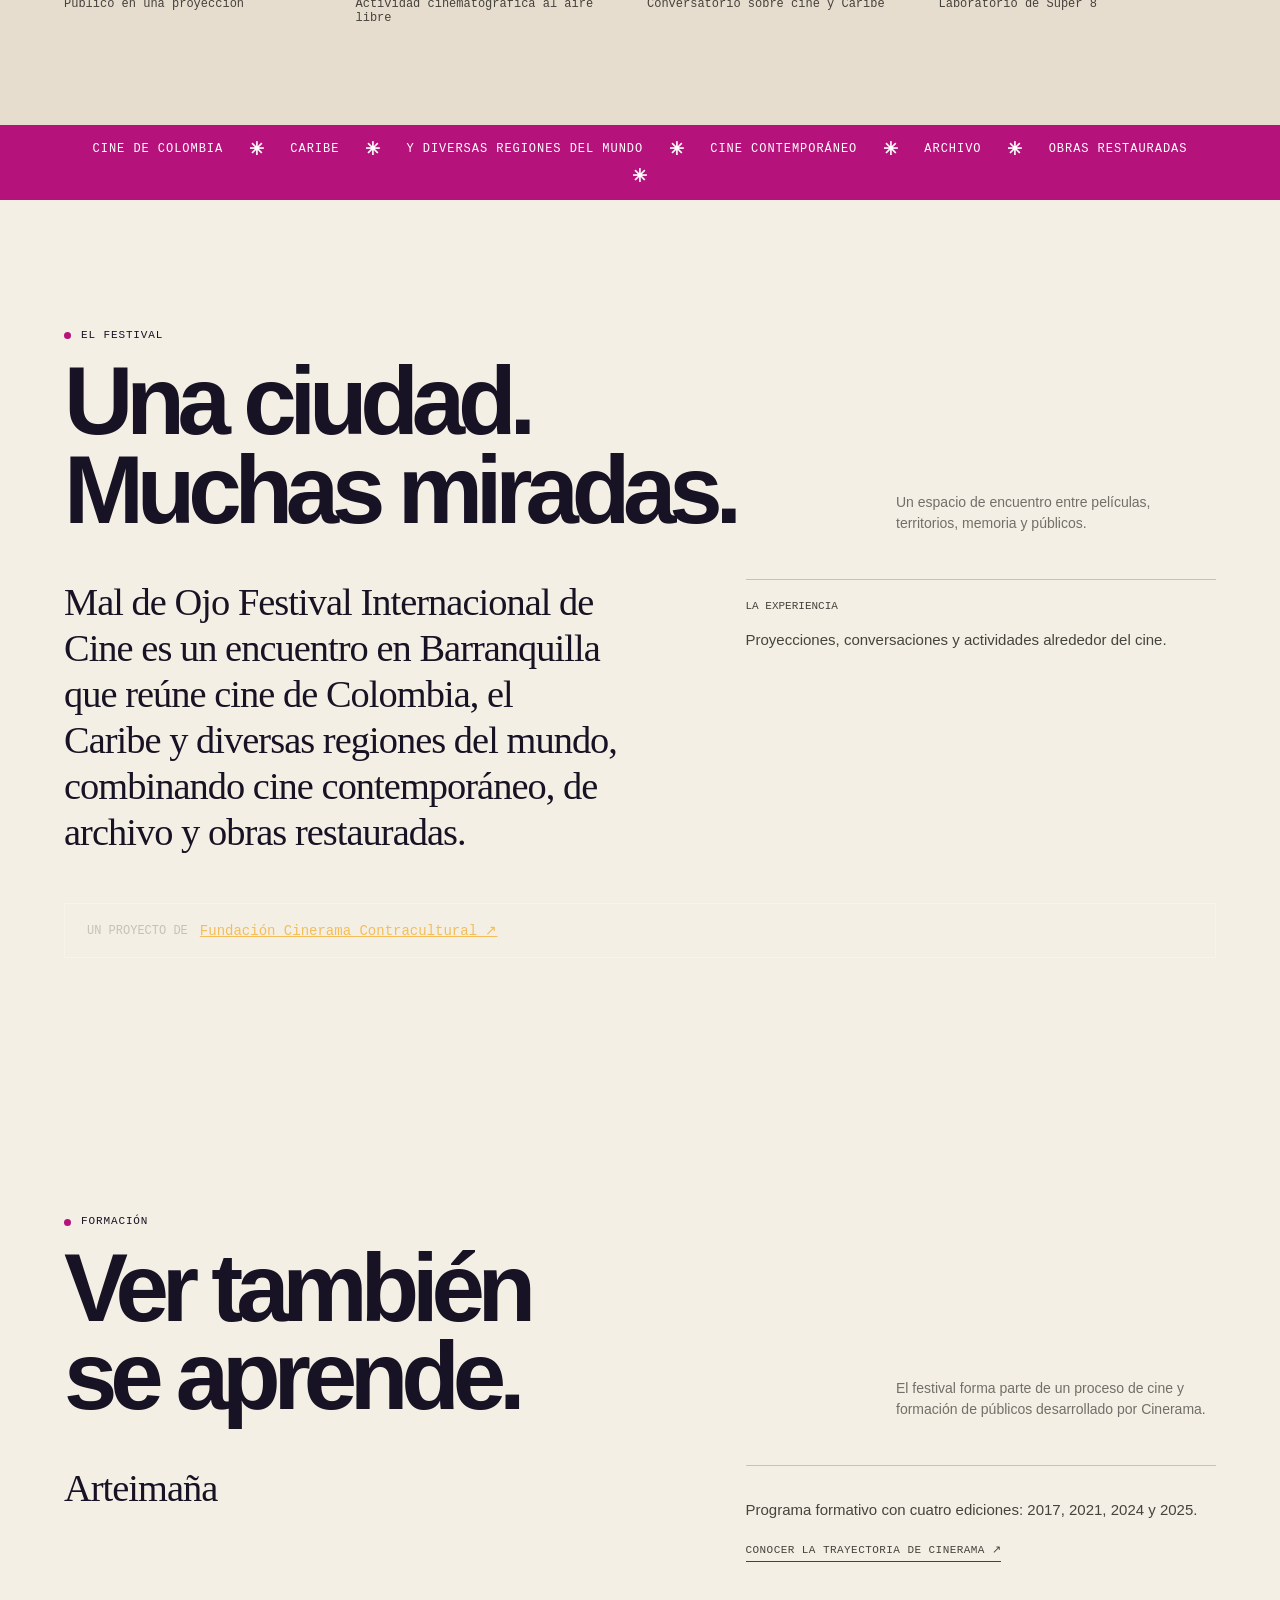
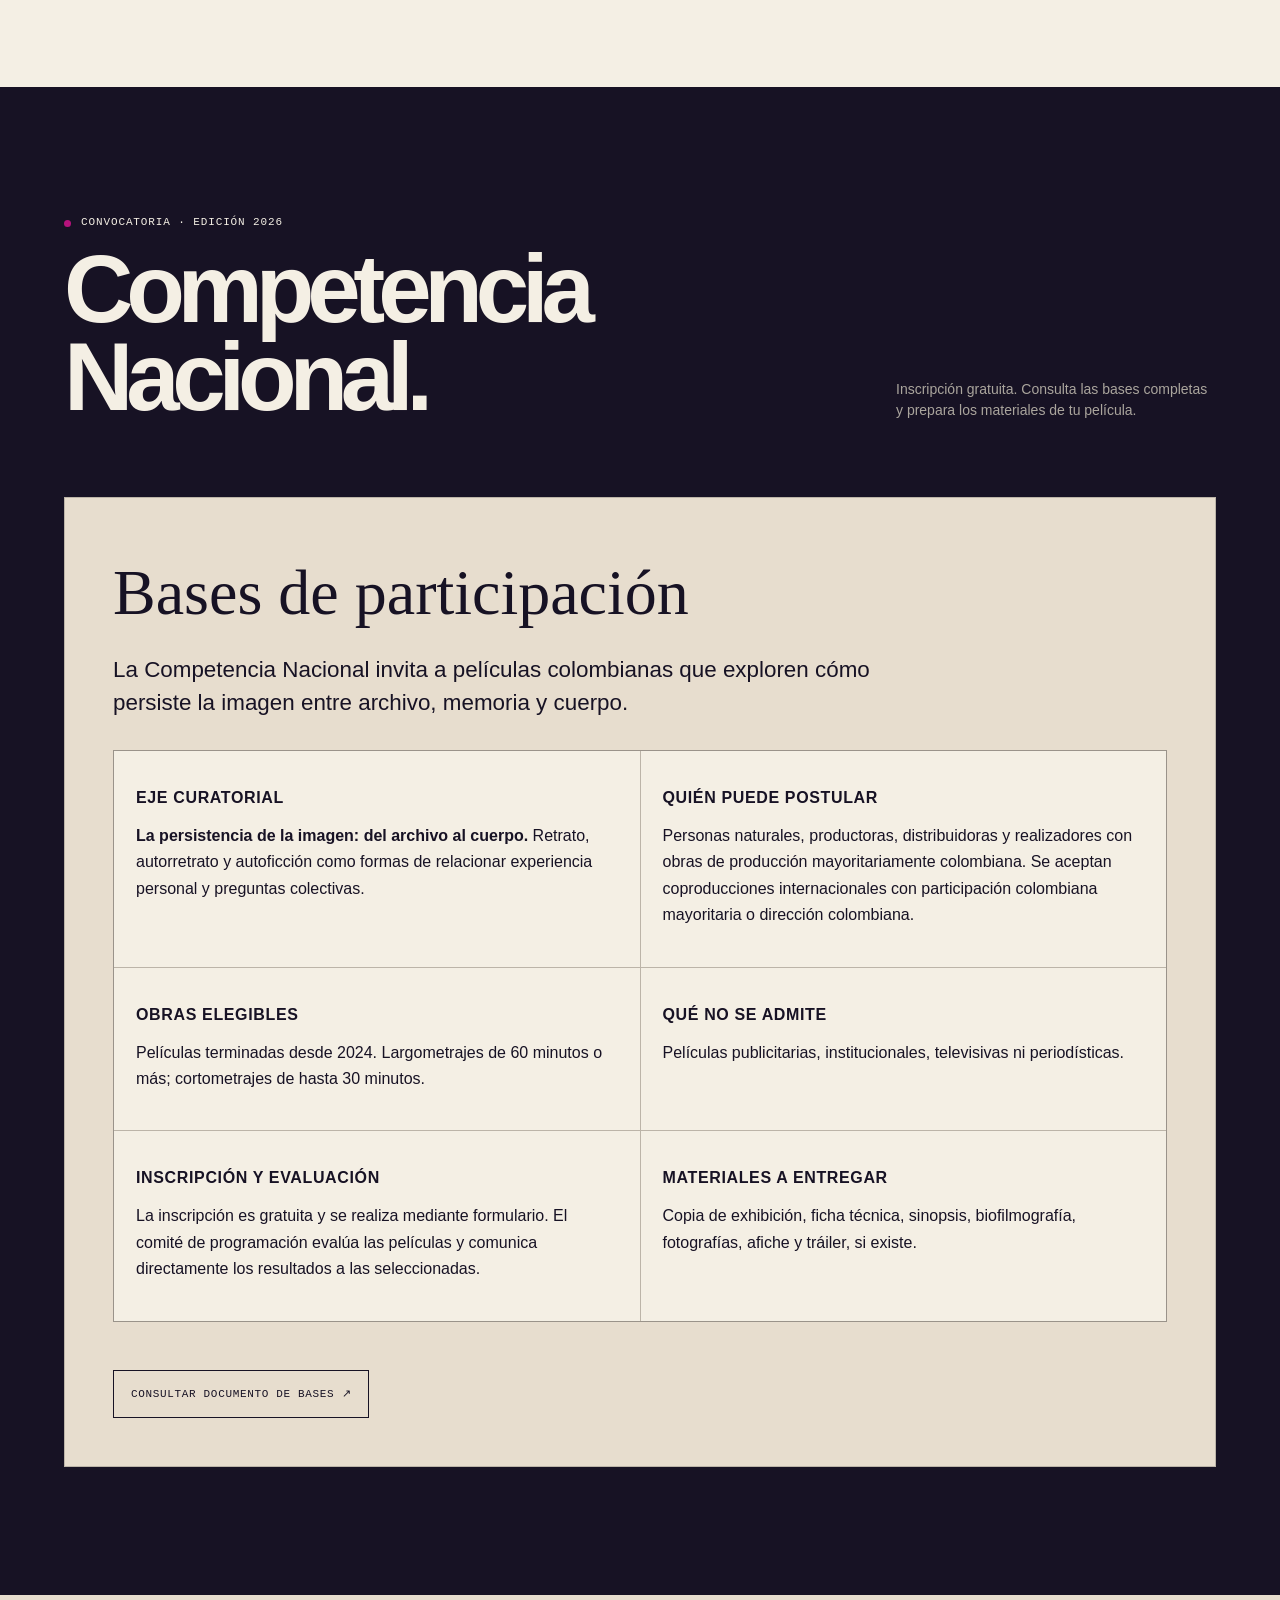
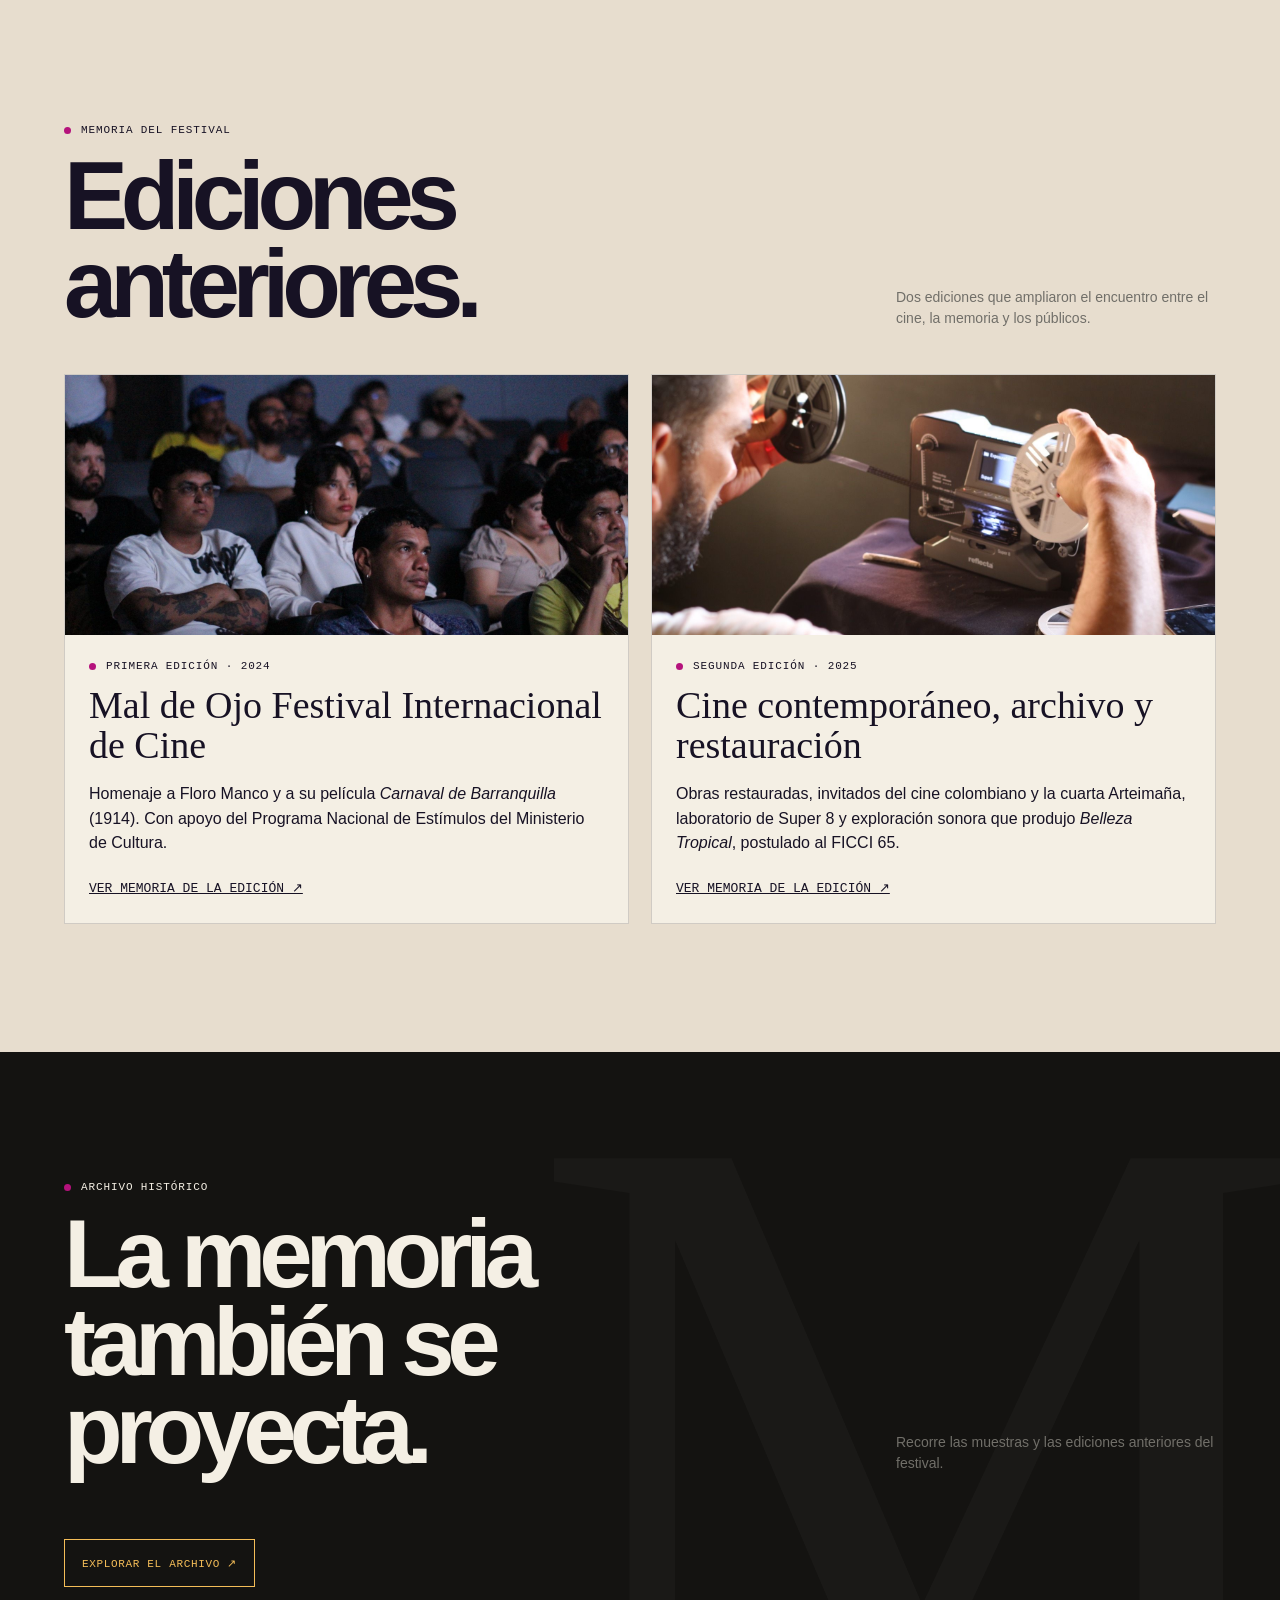
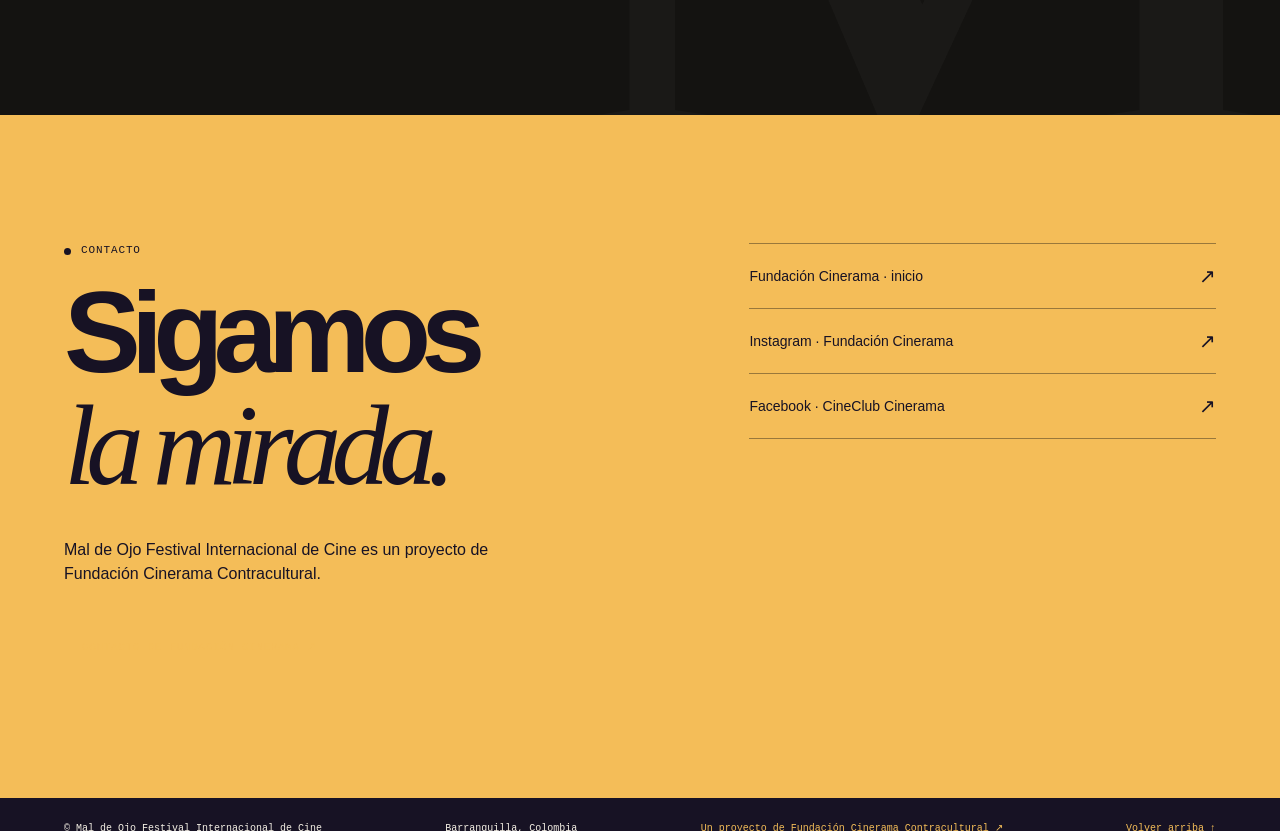
==== commit e1cc3916: "Replace photographs with embedded corner logos by clean archive photographs" ====
--- a/index.html
+++ b/index.html
@@ -130,7 +130,7 @@
 <section class="hero" id="inicio"><div class="wrap hero-inner"><div class="hero-copy"><div class="eyebrow">Barranquilla · Colombia · Caribe</div><h1>MAL DE<span>OJO</span></h1><p class="hero-sub">Festival Internacional de Cine. Un encuentro para mirar de cerca el cine contemporáneo, la memoria y nuevas formas de ver.</p><div class="edition-line">3.ª edición · Diciembre 2026 · Barranquilla</div><div class="programming-soon"><strong>Programación: muy pronto</strong><a href="https://www.instagram.com/fundacion_cinerama_cc/" target="_blank" rel="noopener noreferrer">Sigue las novedades en Instagram ↗</a></div><a class="hero-cta" href="#convocatoria">Convocatoria Nacional 2026 <span class="arrow">↘</span></a></div><div class="hero-art"><div class="art-orbit"></div><figure class="poster-frame"><img src="media/publico-en-sala.jpg" alt="Público en una proyección" loading="eager" fetchpriority="high"></figure></div></div><div class="hero-index"><span>Festival Internacional de Cine</span><span>Un proyecto de Fundación Cinerama Contracultural</span></div></section><section class="festival-gallery-section"><div class="wrap"><div class="section-head"><div><div class="eyebrow">Imágenes del encuentro</div><h2>El cine sucede<br>en comunidad.</h2></div><p>Registros de proyecciones, conversaciones y procesos de formación.</p></div><div class="festival-gallery">
 <figure><img src="media/publico-en-sala.jpg" alt="Público en una proyección"><figcaption>Público en una proyección</figcaption></figure>
 <figure><img src="media/encuentro-cine-al-aire-libre.jpg" alt="Público en una actividad de cine al aire libre"><figcaption>Actividad cinematográfica al aire libre</figcaption></figure>
-<figure><img src="media/conversatorio-pensar-el-caribe.jpg" alt="Conversatorio sobre cine y Caribe"><figcaption>Conversatorio sobre cine y Caribe</figcaption></figure>
+<figure><img src="media/conversatorio-moi-busigo.jpg" alt="Registro de un conversatorio"><figcaption>Conversatorio sobre cine y Caribe</figcaption></figure>
 <figure><img src="media/laboratorio-super8.jpg" alt="Taller de cine en formato Super 8"><figcaption>Laboratorio de Super 8</figcaption></figure>
 </div></div></section>
 <div class="ticker" aria-label="Cine de Colombia, el Caribe y el mundo"><span>Cine de Colombia <b>✳</b> Caribe <b>✳</b> y diversas regiones del mundo <b>✳</b> cine contemporáneo <b>✳</b> archivo <b>✳</b> obras restauradas <b>✳</b> </span></div>
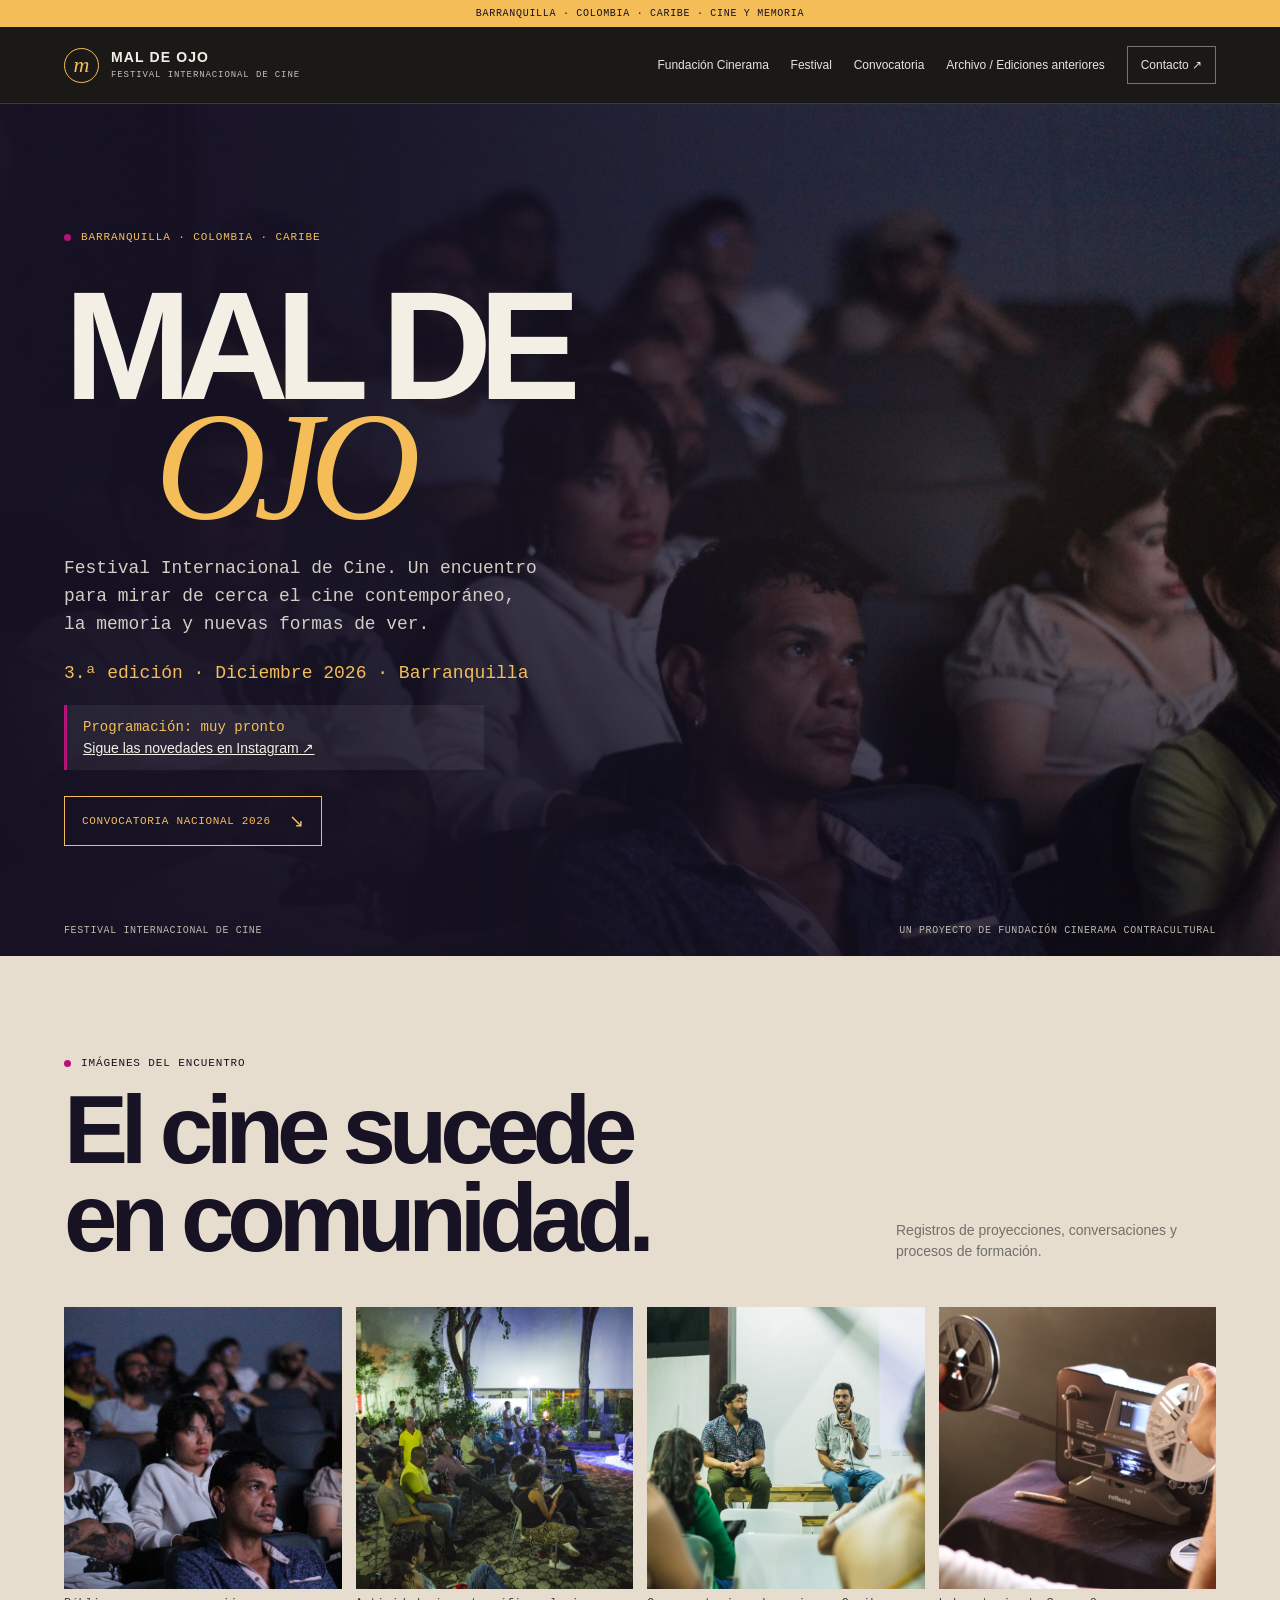
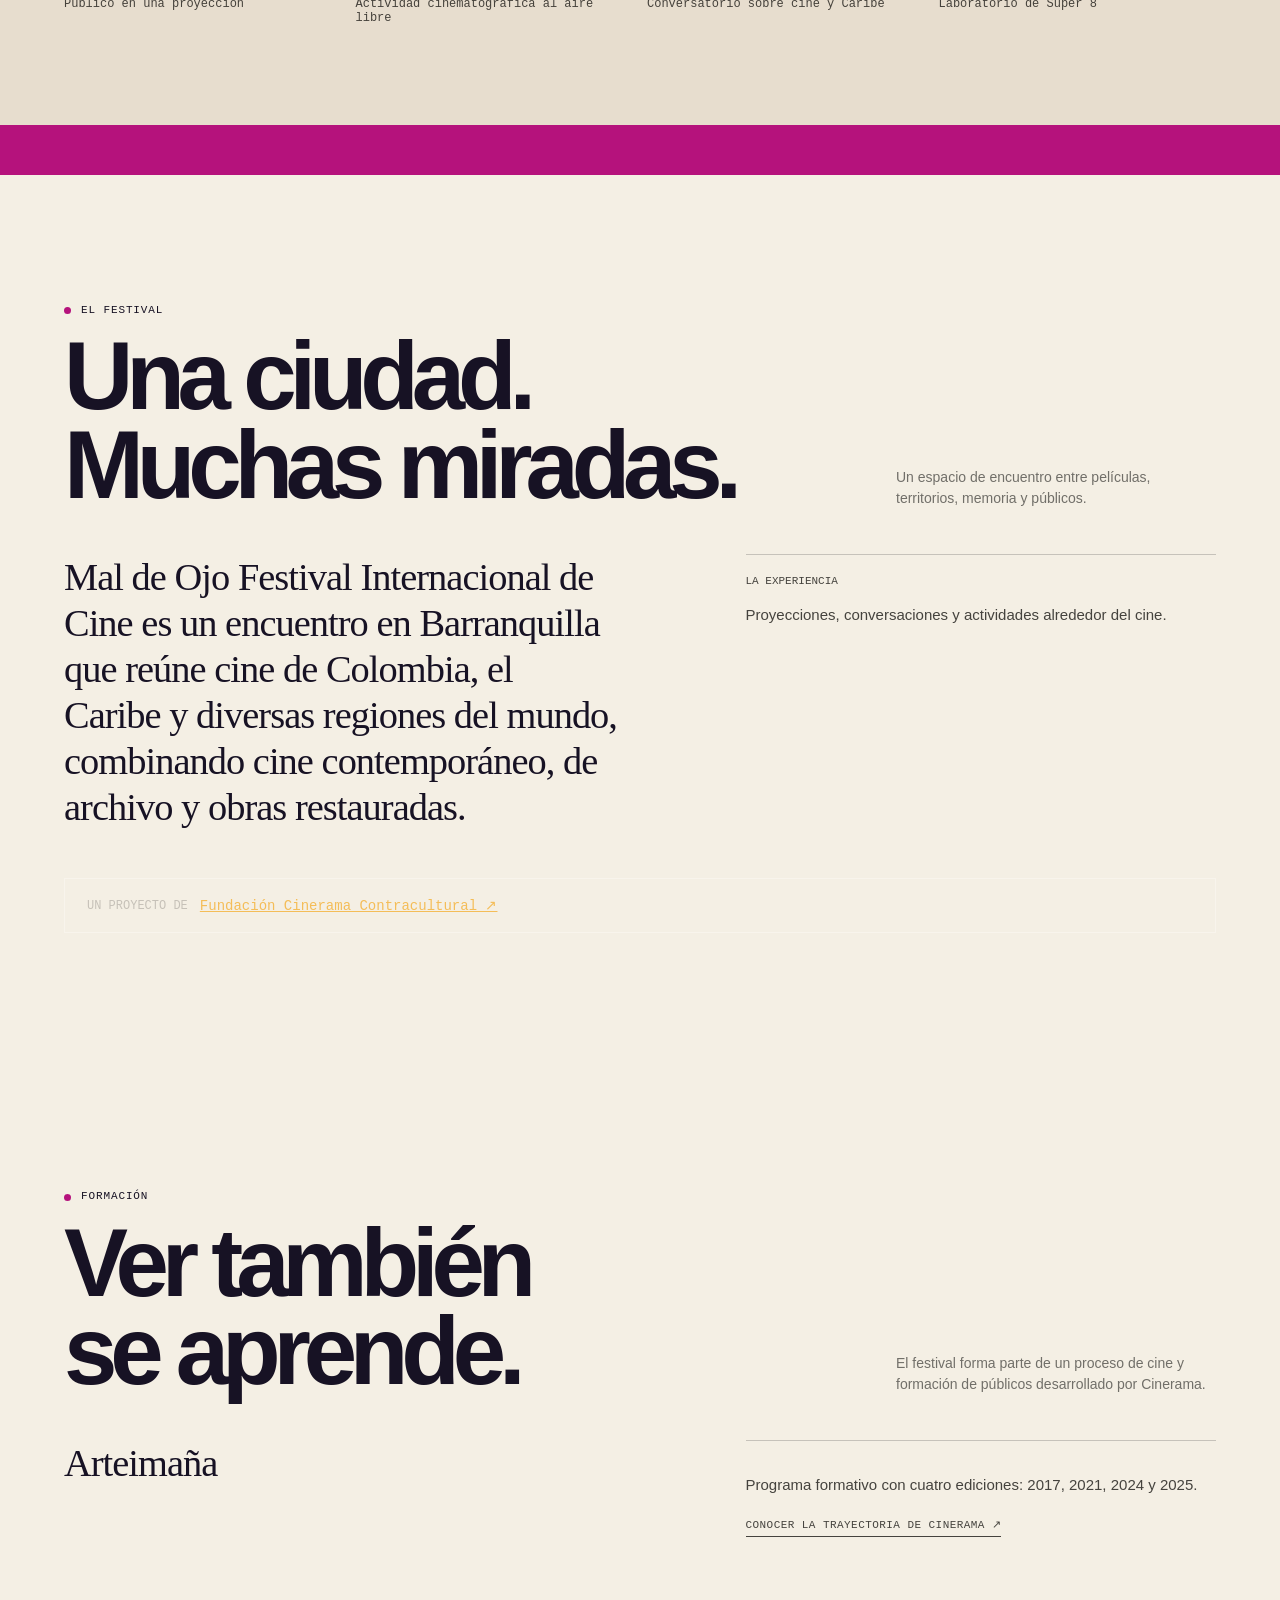
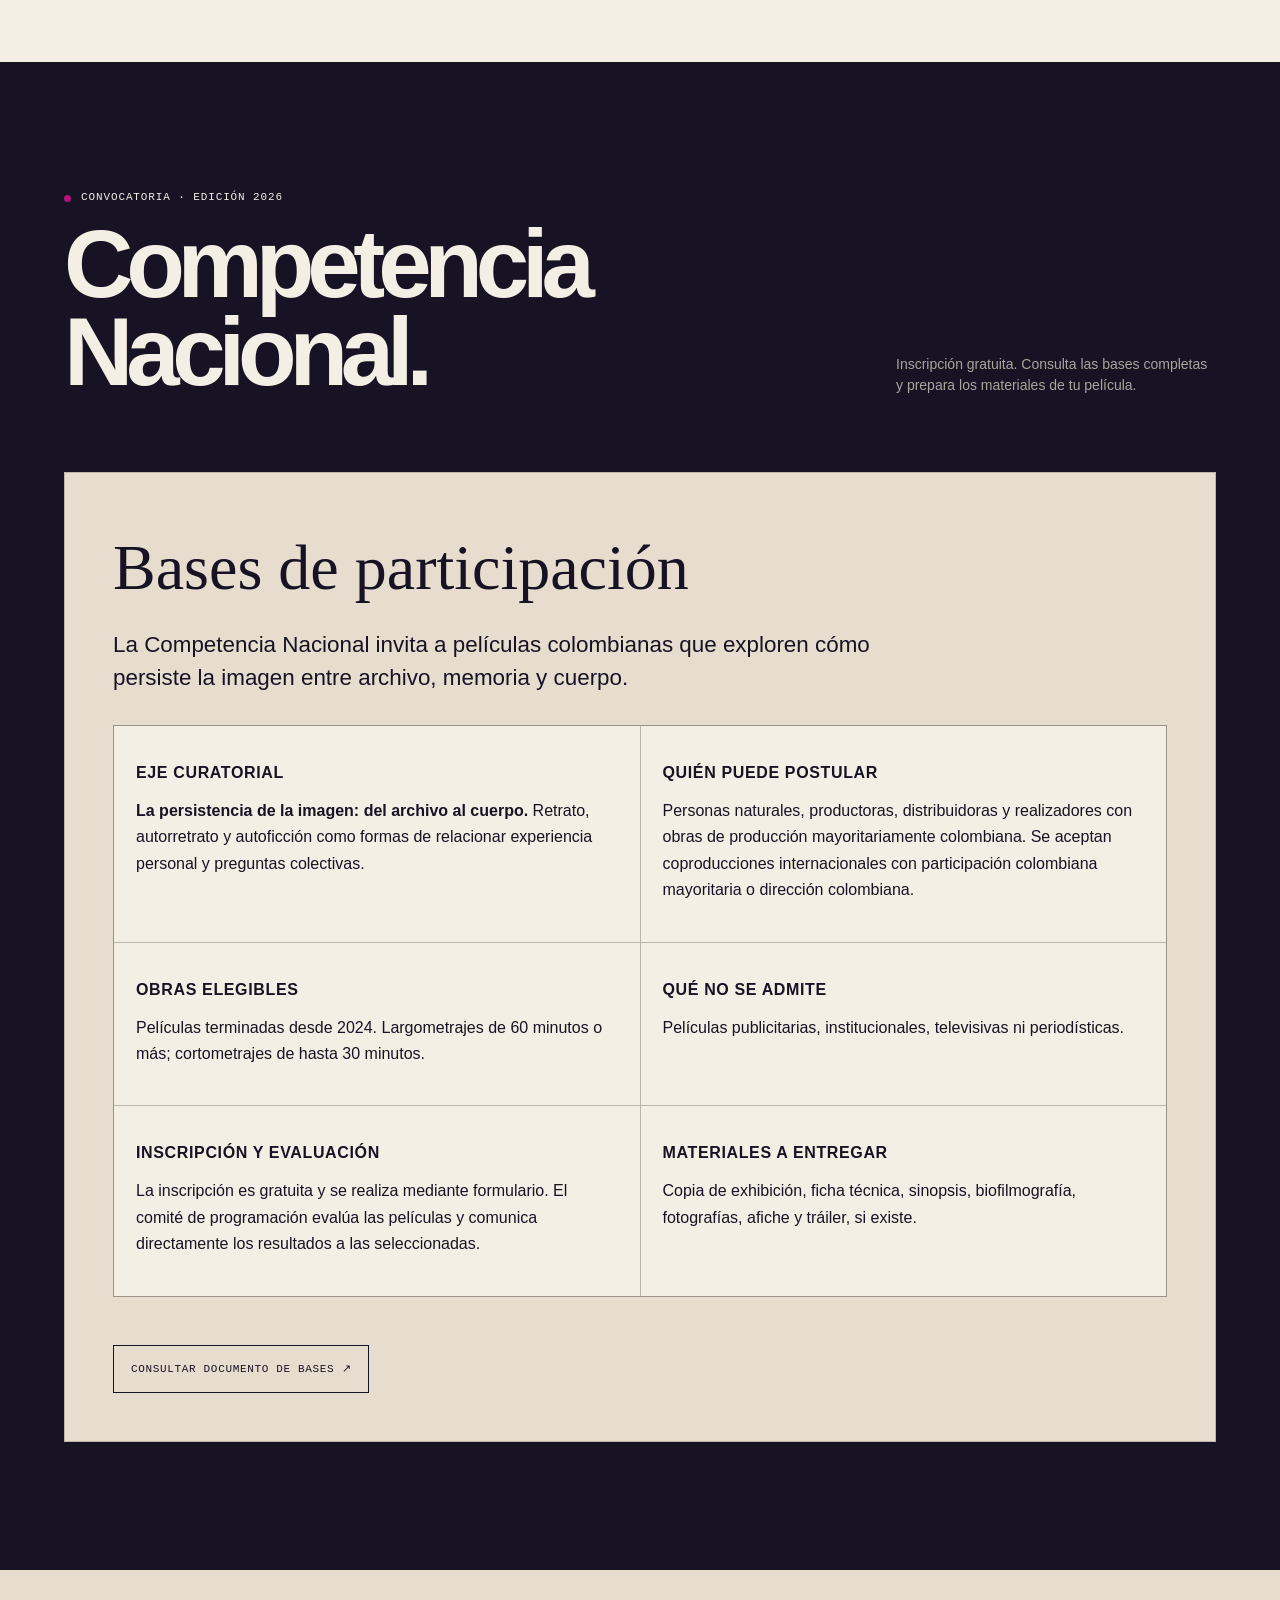
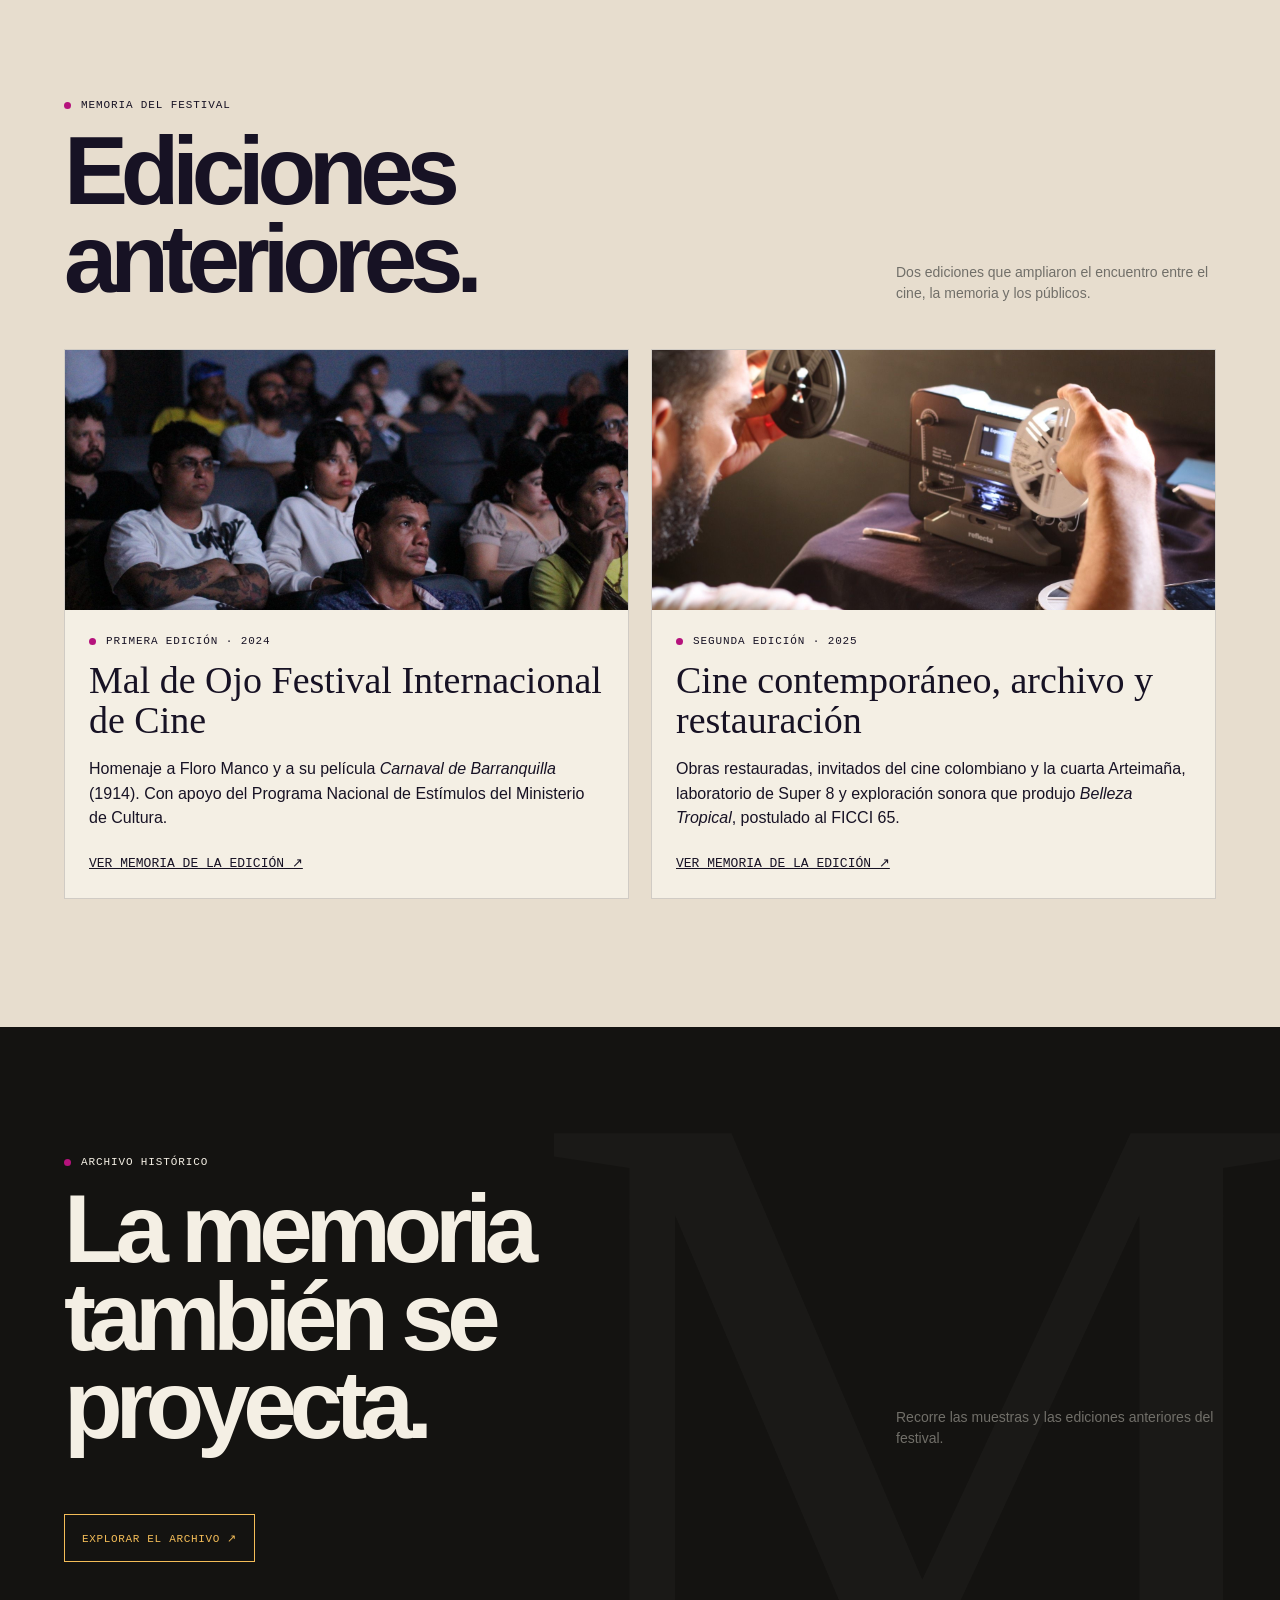
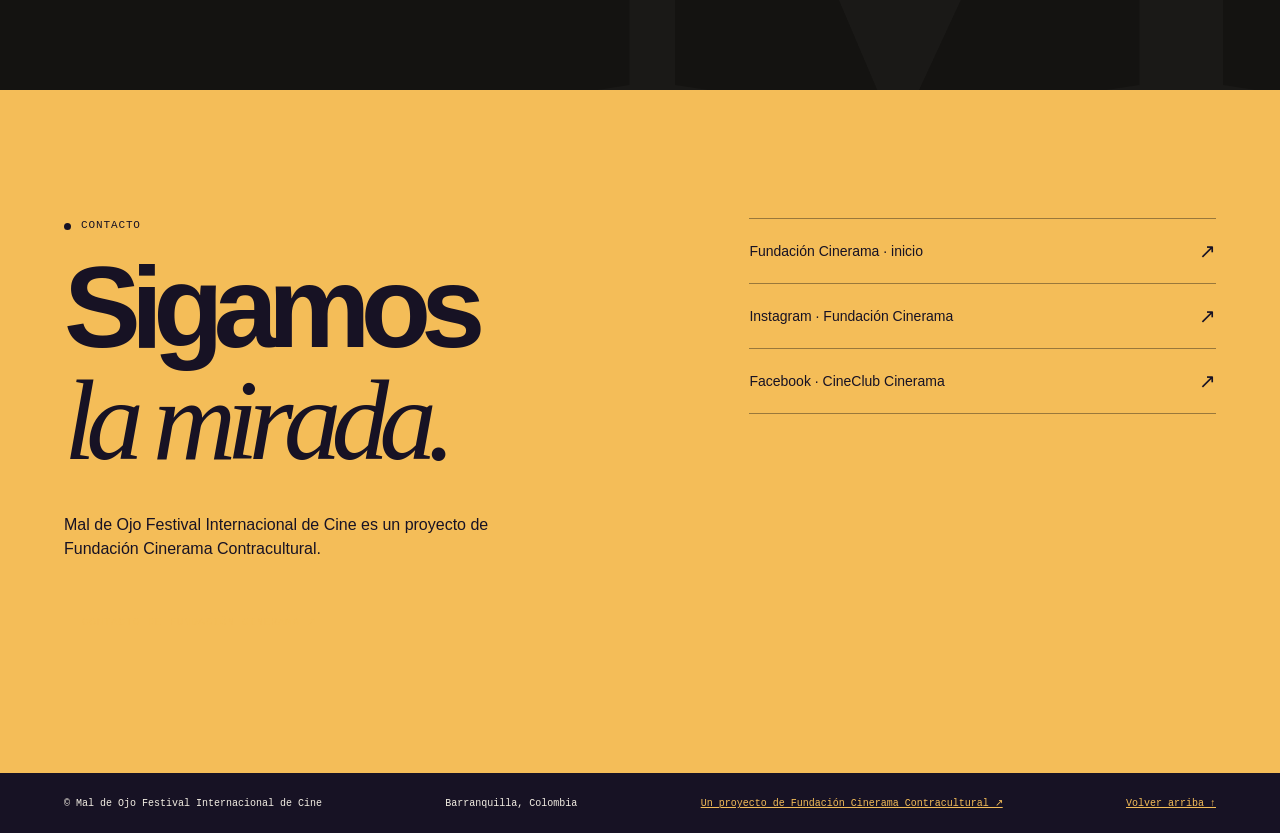
==== commit d6b8674d: "Keep a single animated pink ticker with reduced-motion fallback" ====
--- a/index.html
+++ b/index.html
@@ -117,6 +117,7 @@
 .edition-line{margin:26px 0 8px;color:var(--acid);font:clamp(13px,1.4vw,18px)/1.7 var(--mono)}.hero-actions{display:flex;flex-wrap:wrap;gap:12px}.festival-parent{display:flex;align-items:center;gap:12px;flex-wrap:wrap;margin-top:48px;padding:18px 22px;border:1px solid rgba(255,255,255,.3)}.festival-parent span{font:12px var(--mono);color:#c6c1b8;text-transform:uppercase}.festival-parent a{color:var(--acid);font:14px var(--mono)}@media(max-width:560px){.edition-line{font-size:14px}.hero-actions{flex-direction:column;align-items:flex-start}.hero-cta{min-height:48px;font-size:12px}}
 @media(max-width:620px){.eyebrow,.mono,.num,.coming,.status,.editorial-tag,.editorial-link,.archive-row .year,.program-card .num{font-size:14px!important;line-height:1.45}.nav a{min-height:44px;display:flex;align-items:center}.hero-cta{min-height:48px}.section-head{gap:18px}}
 .edition-line{margin:22px 0 12px;color:var(--acid);font:clamp(14px,1.5vw,18px)/1.5 var(--mono)}.programming-soon{display:flex;flex-direction:column;gap:5px;margin:18px 0 6px;padding:14px 16px;border-left:3px solid var(--orange);background:rgba(255,255,255,.06);max-width:420px}.programming-soon strong{font:14px var(--mono);color:var(--acid)}.programming-soon a{font:14px var(--sans);color:var(--paper)}.festival-gallery-section{padding:clamp(54px,8vw,100px) 0;background:#e7ddce;color:#171224}.festival-gallery{display:grid;grid-template-columns:repeat(4,minmax(0,1fr));gap:14px}.festival-gallery figure{margin:0;min-width:0}.festival-gallery img{width:100%;height:clamp(150px,22vw,300px);object-fit:cover;display:block}.festival-gallery figcaption{font:12px var(--mono);margin-top:8px;color:#45413b}.previous-editions{background:#e7ddce;color:#171224}.edition-cards{display:grid;grid-template-columns:repeat(2,minmax(0,1fr));gap:22px}.edition-card{background:#f4efe4;border:1px solid rgba(23,18,36,.16);min-width:0}.edition-card>img{display:block;width:100%;height:260px;object-fit:cover}.edition-card-copy{padding:24px}.edition-card-copy h3{font:clamp(26px,3vw,38px)/1.05 var(--serif);font-weight:400;margin:12px 0}.edition-card-copy p{font-size:16px;line-height:1.55}.edition-card-copy>a{display:inline-block;margin-top:8px;font:13px var(--mono);text-transform:uppercase;color:#171224}@media(max-width:700px){.festival-gallery{grid-template-columns:repeat(2,minmax(0,1fr))}.festival-gallery img{height:min(60vh,220px)}.edition-cards{grid-template-columns:1fr}.edition-card>img{height:min(60vh,240px)}.hero-inner{grid-template-columns:1fr;padding-block:48px 74px}.hero-art{height:300px;min-height:240px}.hero-index{gap:12px;flex-wrap:wrap}.hero h1{font-size:clamp(64px,19vw,104px)}.section-head h2{font-size:clamp(38px,11vw,58px)}.call-grid{grid-template-columns:1fr}.programming-soon{max-width:none}.ticker-backup{display:none!important}}@media(max-width:390px){html,body{overflow-x:hidden}.wrap{padding-inline:18px}.hero h1{font-size:clamp(58px,18vw,78px)}.festival-gallery{gap:10px}.festival-gallery figcaption{font-size:12px}.edition-card-copy{padding:18px}.section{padding-block:58px}}\n@media(max-width:620px){.eyebrow,.mono,.num,.coming,.status,.preview-caption small,.archive-image figcaption,.edition-card-copy>a{font-size:12px!important;line-height:1.4}.footer,.footer a{font-size:14px!important}.hero-cta,.nav a{min-height:44px}.call-grid p,.edition-card-copy p,.intro-aside,.contact-intro{font-size:16px}}@media(max-width:390px){html,body{max-width:100%;overflow-x:hidden}.wrap{padding-inline:18px}.hero h1{overflow-wrap:anywhere}.section-head h2,.edition-card-copy h3{overflow-wrap:anywhere}.archive-row h3{font-size:clamp(20px,6vw,26px);overflow-wrap:anywhere}.archive-row p{font-size:16px}.footer{gap:10px}}
+.ticker{display:block;overflow:hidden;white-space:nowrap;padding:11px 0}.ticker span{display:inline-block;width:max-content;white-space:nowrap;padding-left:100%;animation:marquee 32s linear infinite;text-align:left}.ticker b{padding:0 22px}.ticker{color:#fff;background:var(--orange)}@media(max-width:620px){.ticker span{animation-duration:34s}.ticker{padding:10px 0}}@media(prefers-reduced-motion:reduce){.ticker span{animation:none;padding-left:0;display:block;text-align:center;width:auto;white-space:normal}}
 </style>
 </head>
 <body>
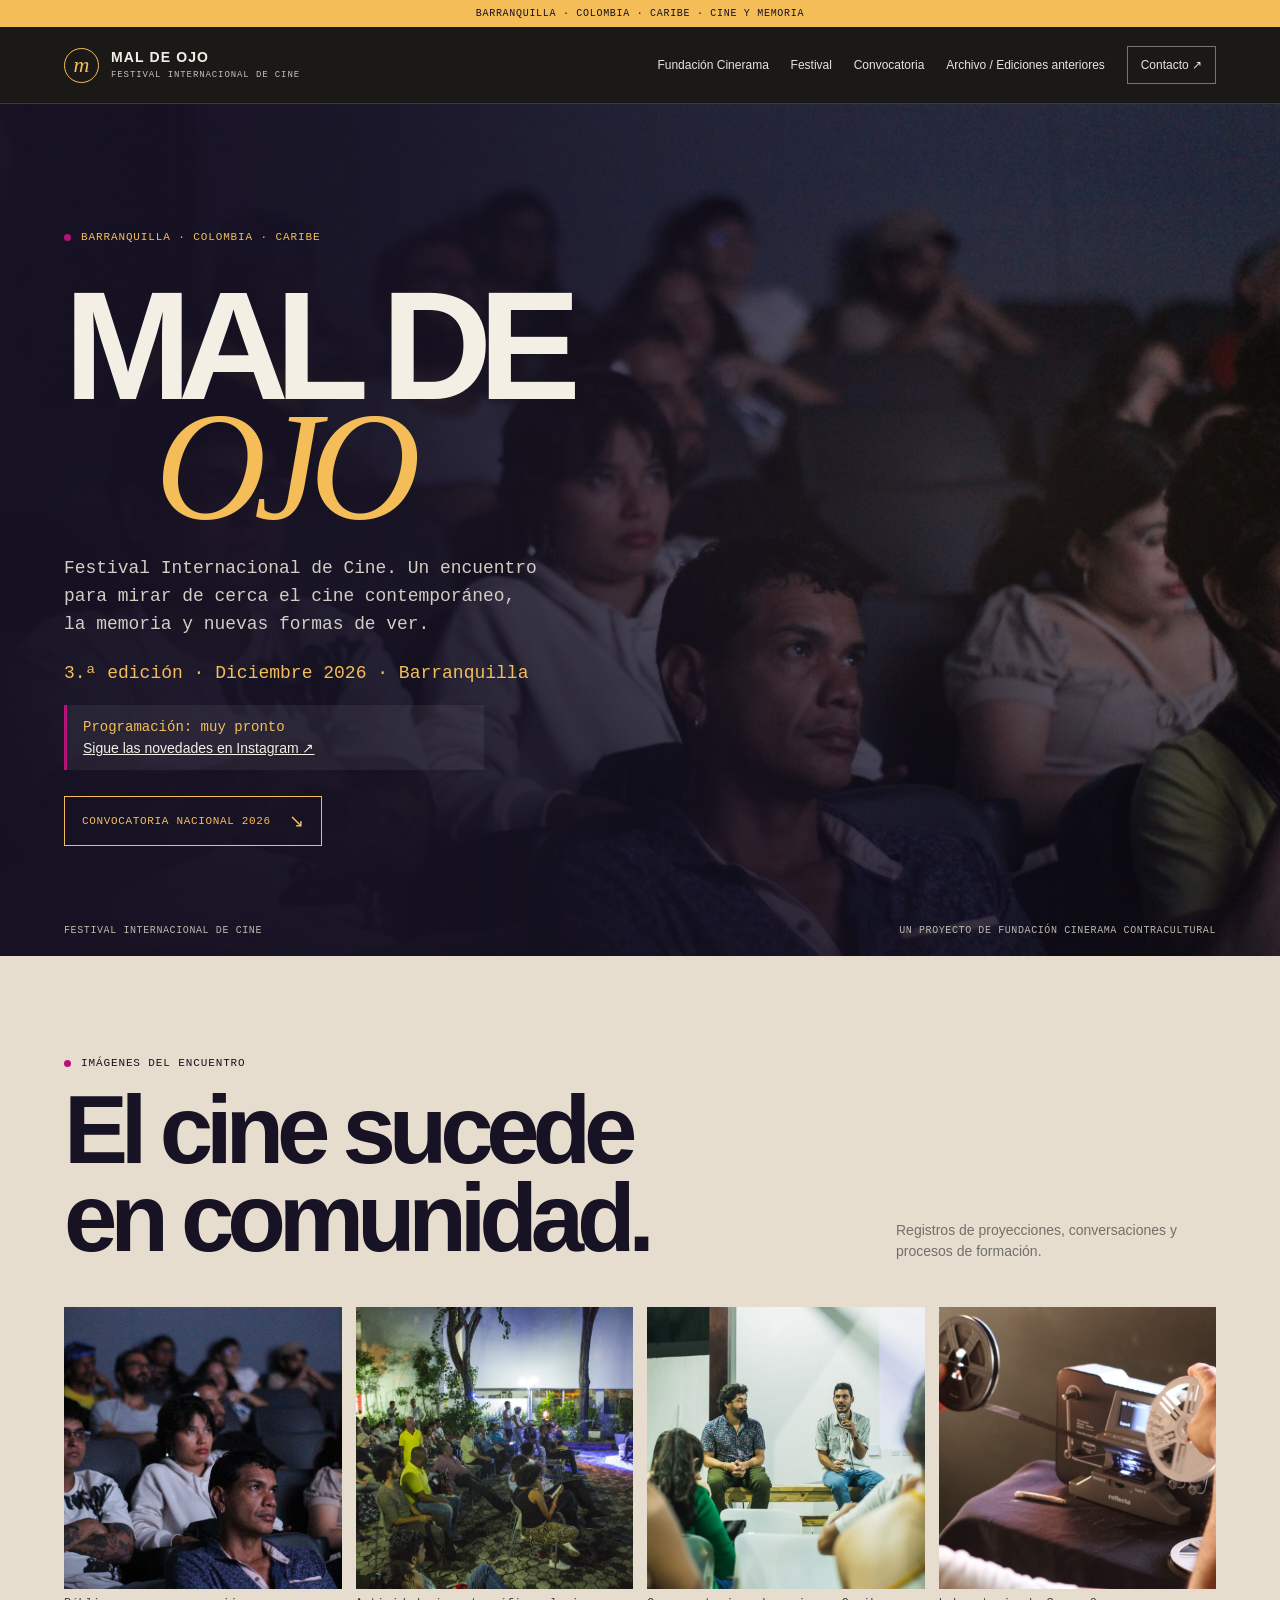
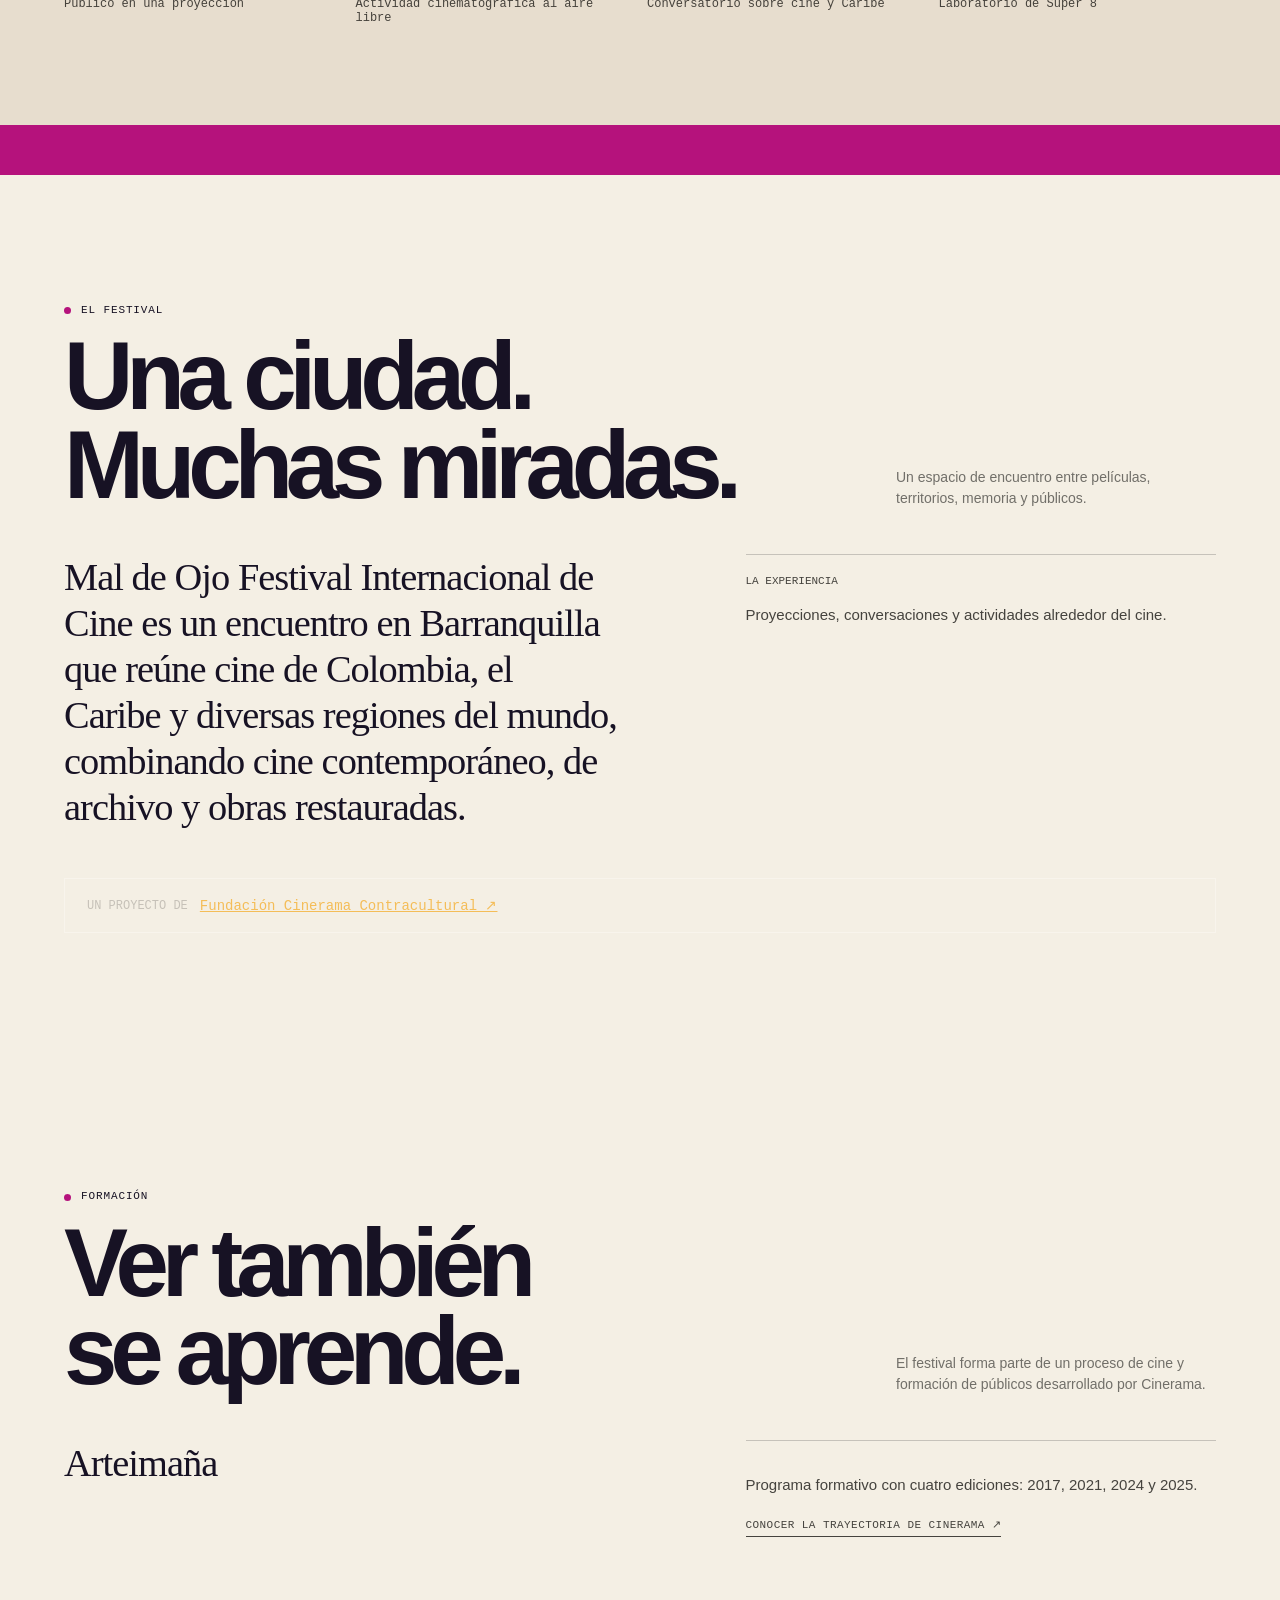
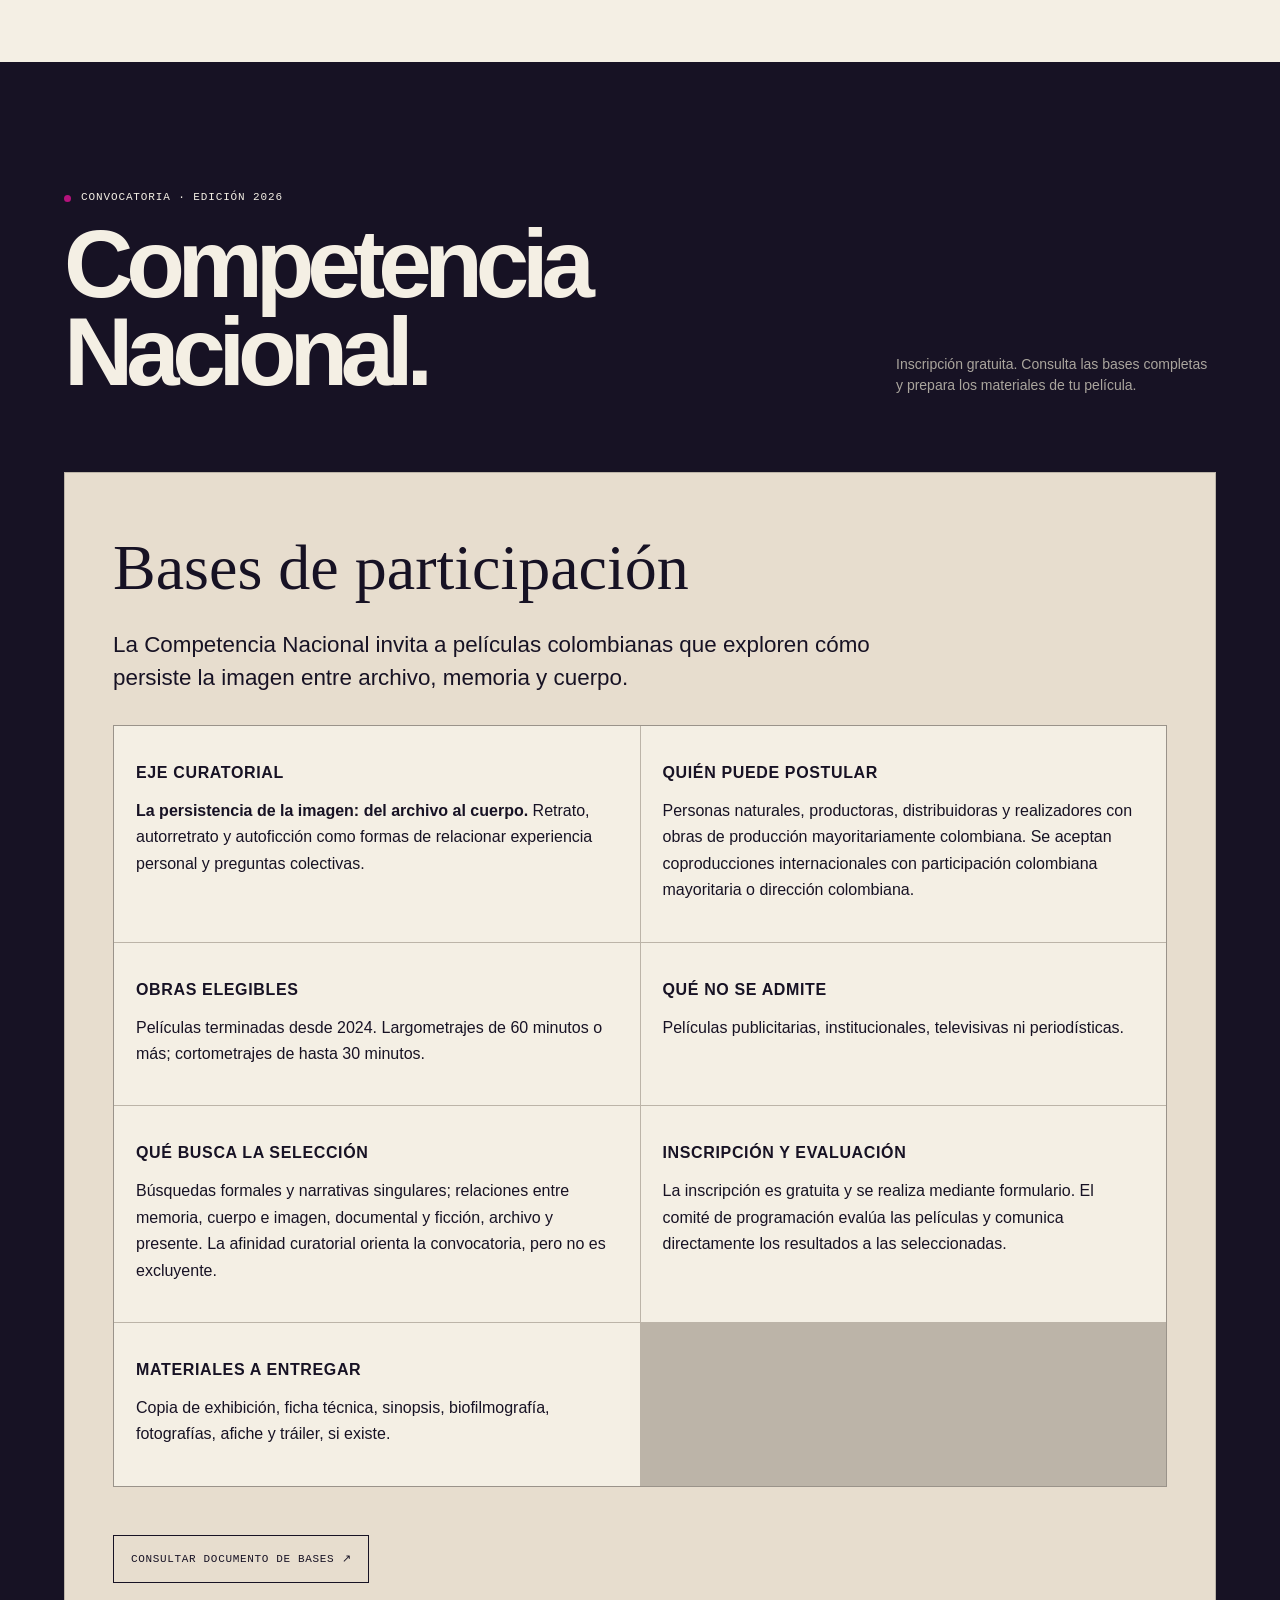
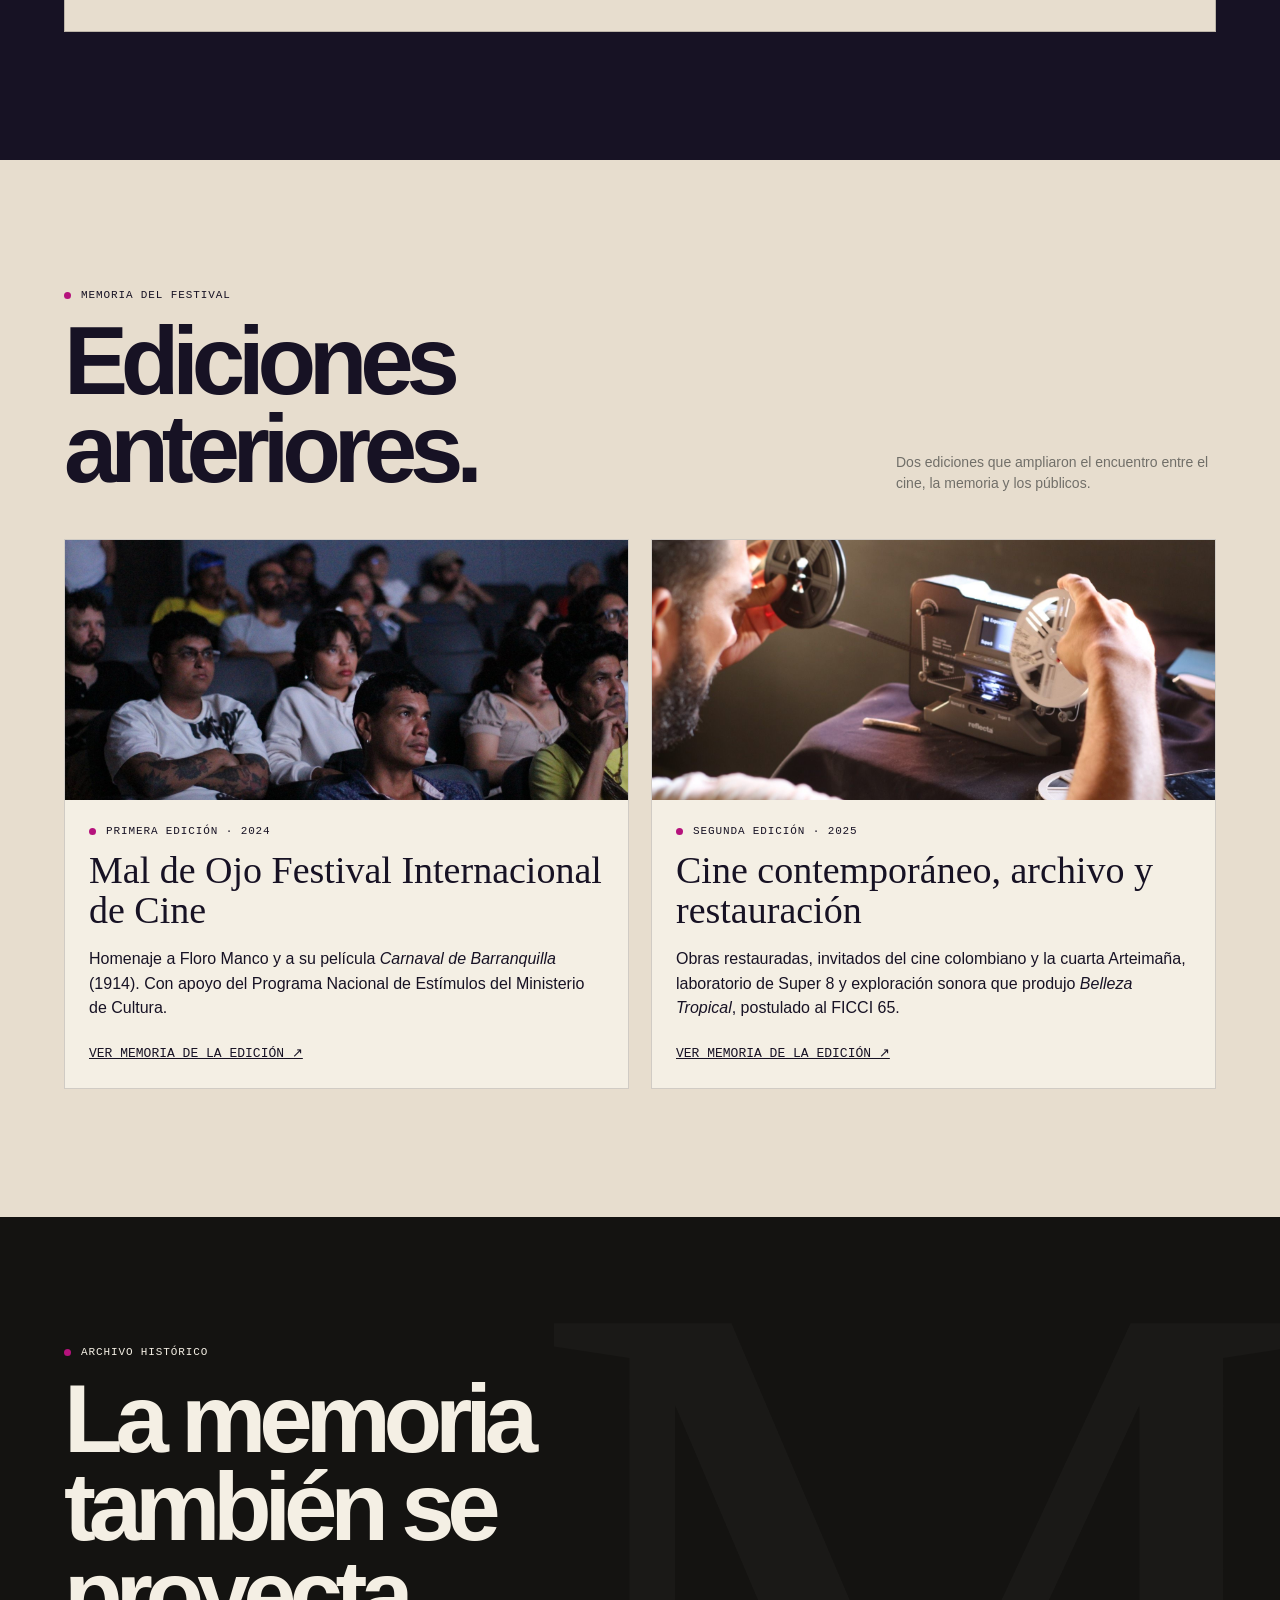
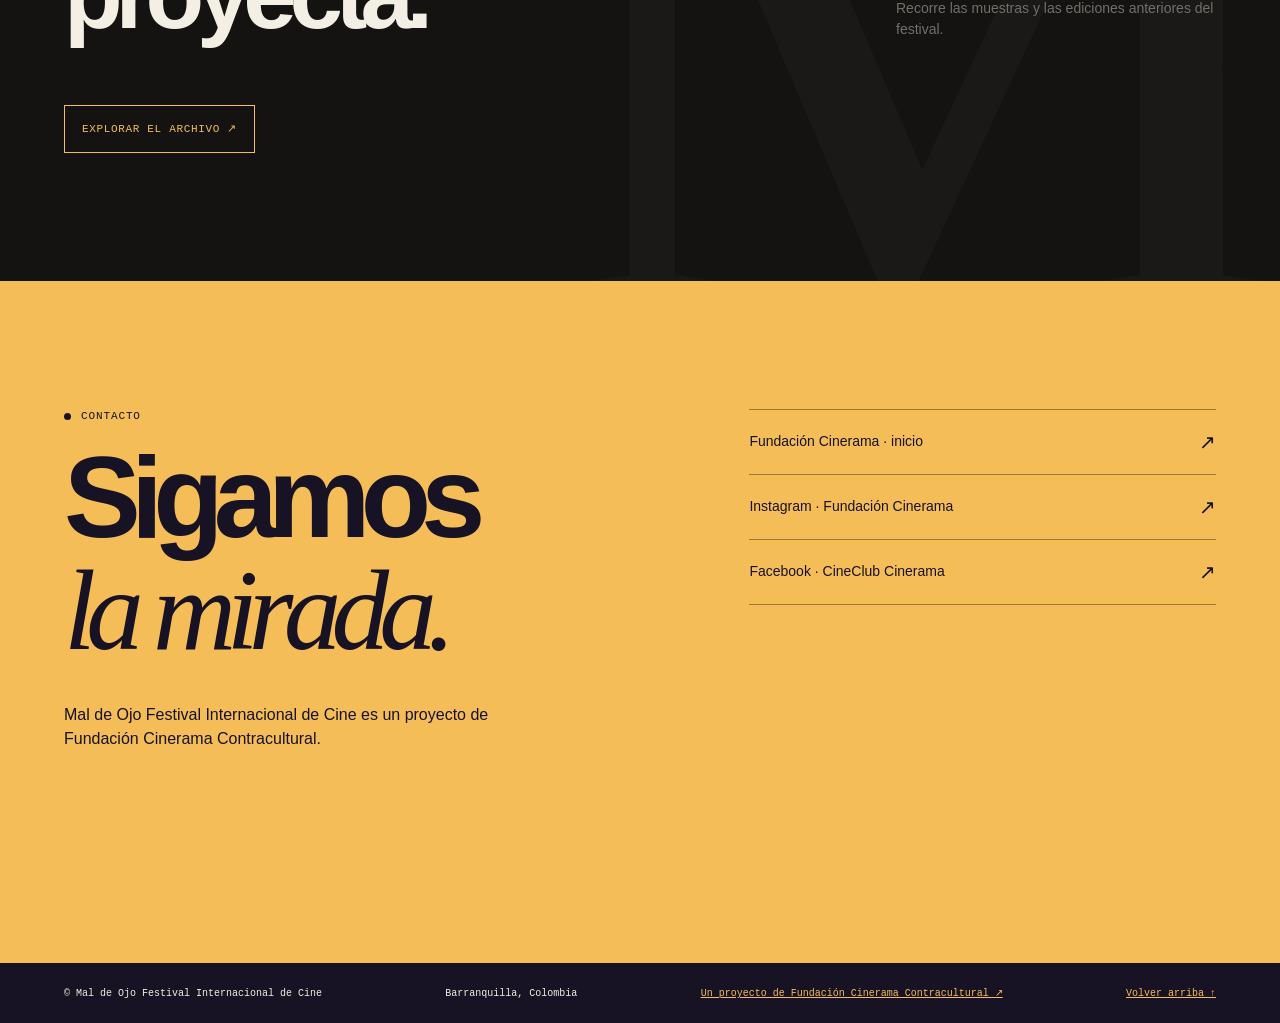
==== commit ddfde5ac: "Complete the 2026 call with the curatorial selection criteria" ====
--- a/index.html
+++ b/index.html
@@ -141,7 +141,7 @@
 <article><h3>Quién puede postular</h3><p>Personas naturales, productoras, distribuidoras y realizadores con obras de producción mayoritariamente colombiana. Se aceptan coproducciones internacionales con participación colombiana mayoritaria o dirección colombiana.</p></article>
 <article><h3>Obras elegibles</h3><p>Películas terminadas desde 2024. Largometrajes de 60 minutos o más; cortometrajes de hasta 30 minutos.</p></article>
 <article><h3>Qué no se admite</h3><p>Películas publicitarias, institucionales, televisivas ni periodísticas.</p></article>
-<article><h3>Inscripción y evaluación</h3><p>La inscripción es gratuita y se realiza mediante formulario. El comité de programación evalúa las películas y comunica directamente los resultados a las seleccionadas.</p></article>
+<article><h3>Qué busca la selección</h3><p>Búsquedas formales y narrativas singulares; relaciones entre memoria, cuerpo e imagen, documental y ficción, archivo y presente. La afinidad curatorial orienta la convocatoria, pero no es excluyente.</p></article><article><h3>Inscripción y evaluación</h3><p>La inscripción es gratuita y se realiza mediante formulario. El comité de programación evalúa las películas y comunica directamente los resultados a las seleccionadas.</p></article>
 <article><h3>Materiales a entregar</h3><p>Copia de exhibición, ficha técnica, sinopsis, biofilmografía, fotografías, afiche y tráiler, si existe.</p></article>
 </div><a class="hero-cta" style="color:#171224;border-color:#171224" href="https://docs.google.com/document/d/1rs6fJAIRA8vXYLYXA7WPiLaYUpujJM30/edit" target="_blank" rel="noopener noreferrer">Consultar documento de bases ↗</a></div></div></section>
 <section class="section previous-editions" id="ediciones-anteriores"><div class="wrap"><div class="section-head"><div><div class="eyebrow">Memoria del festival</div><h2>Ediciones<br>anteriores.</h2></div><p>Dos ediciones que ampliaron el encuentro entre el cine, la memoria y los públicos.</p></div><div class="edition-cards">
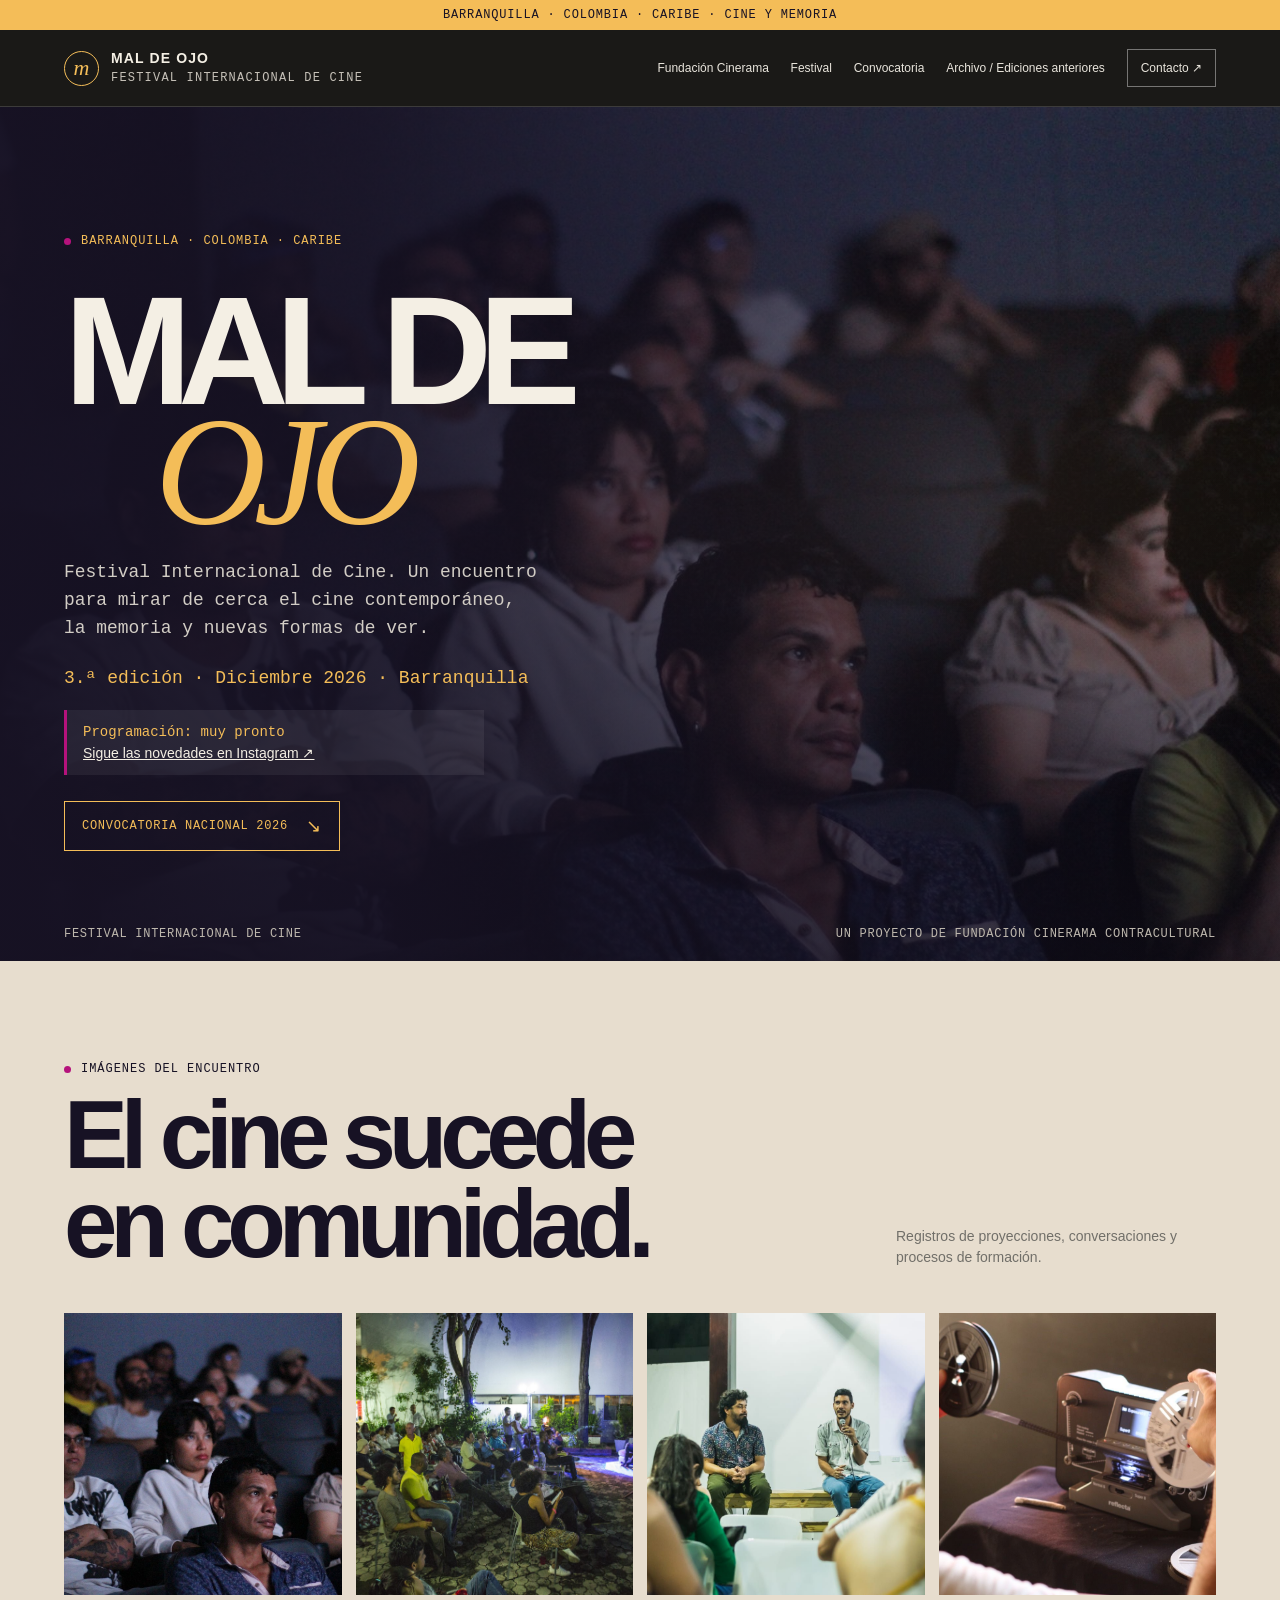
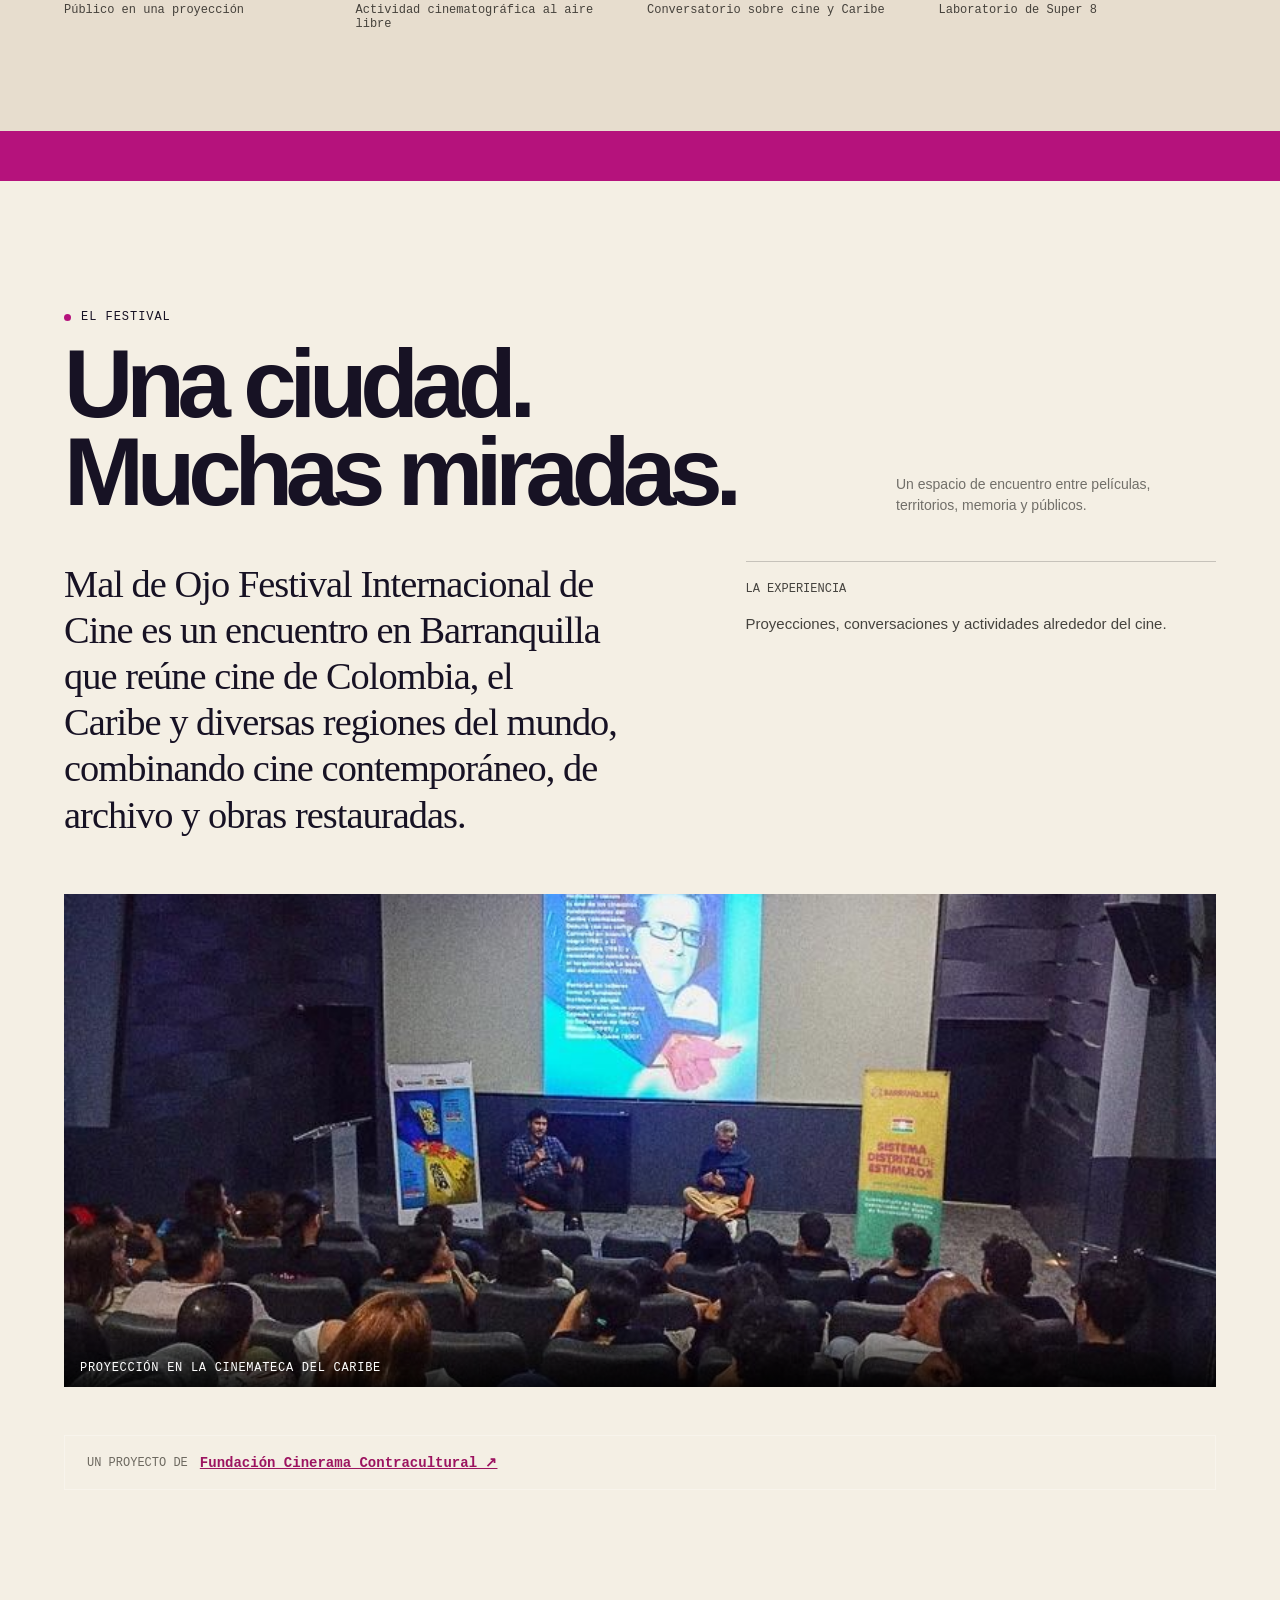
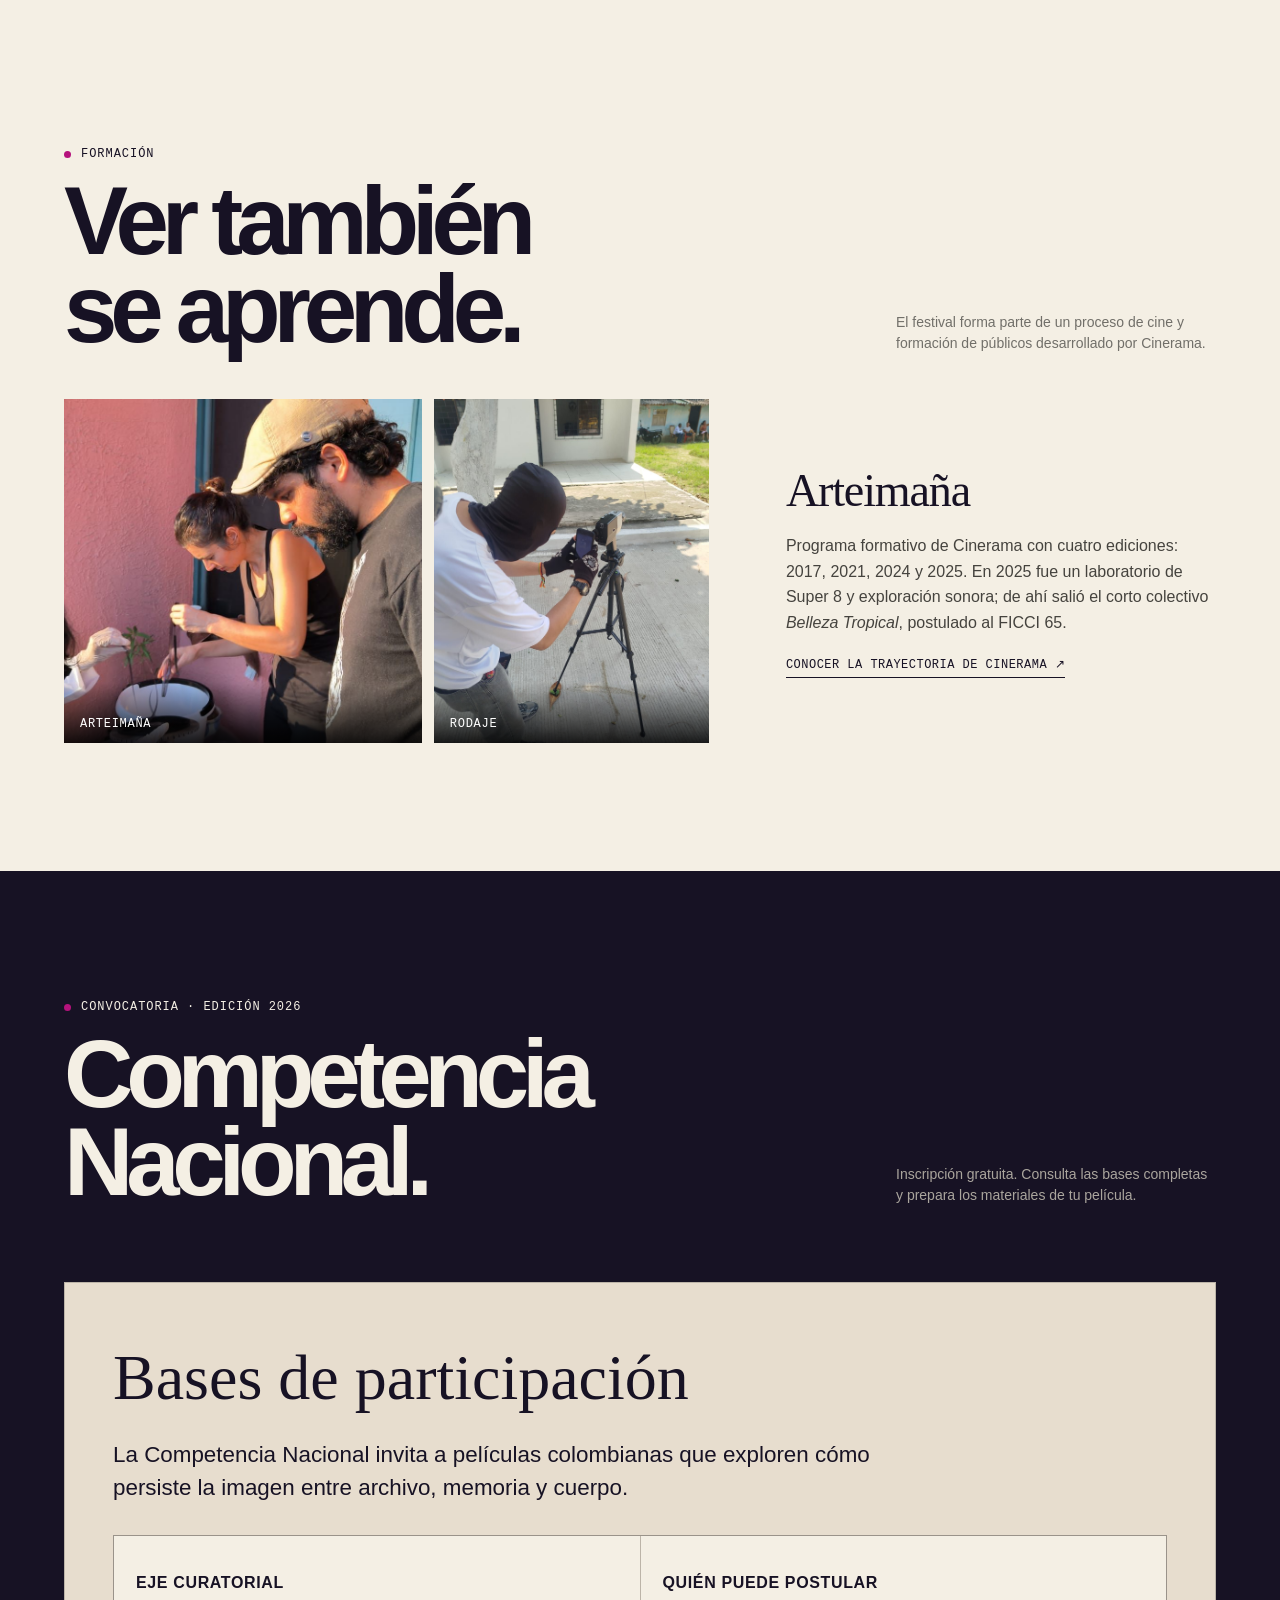
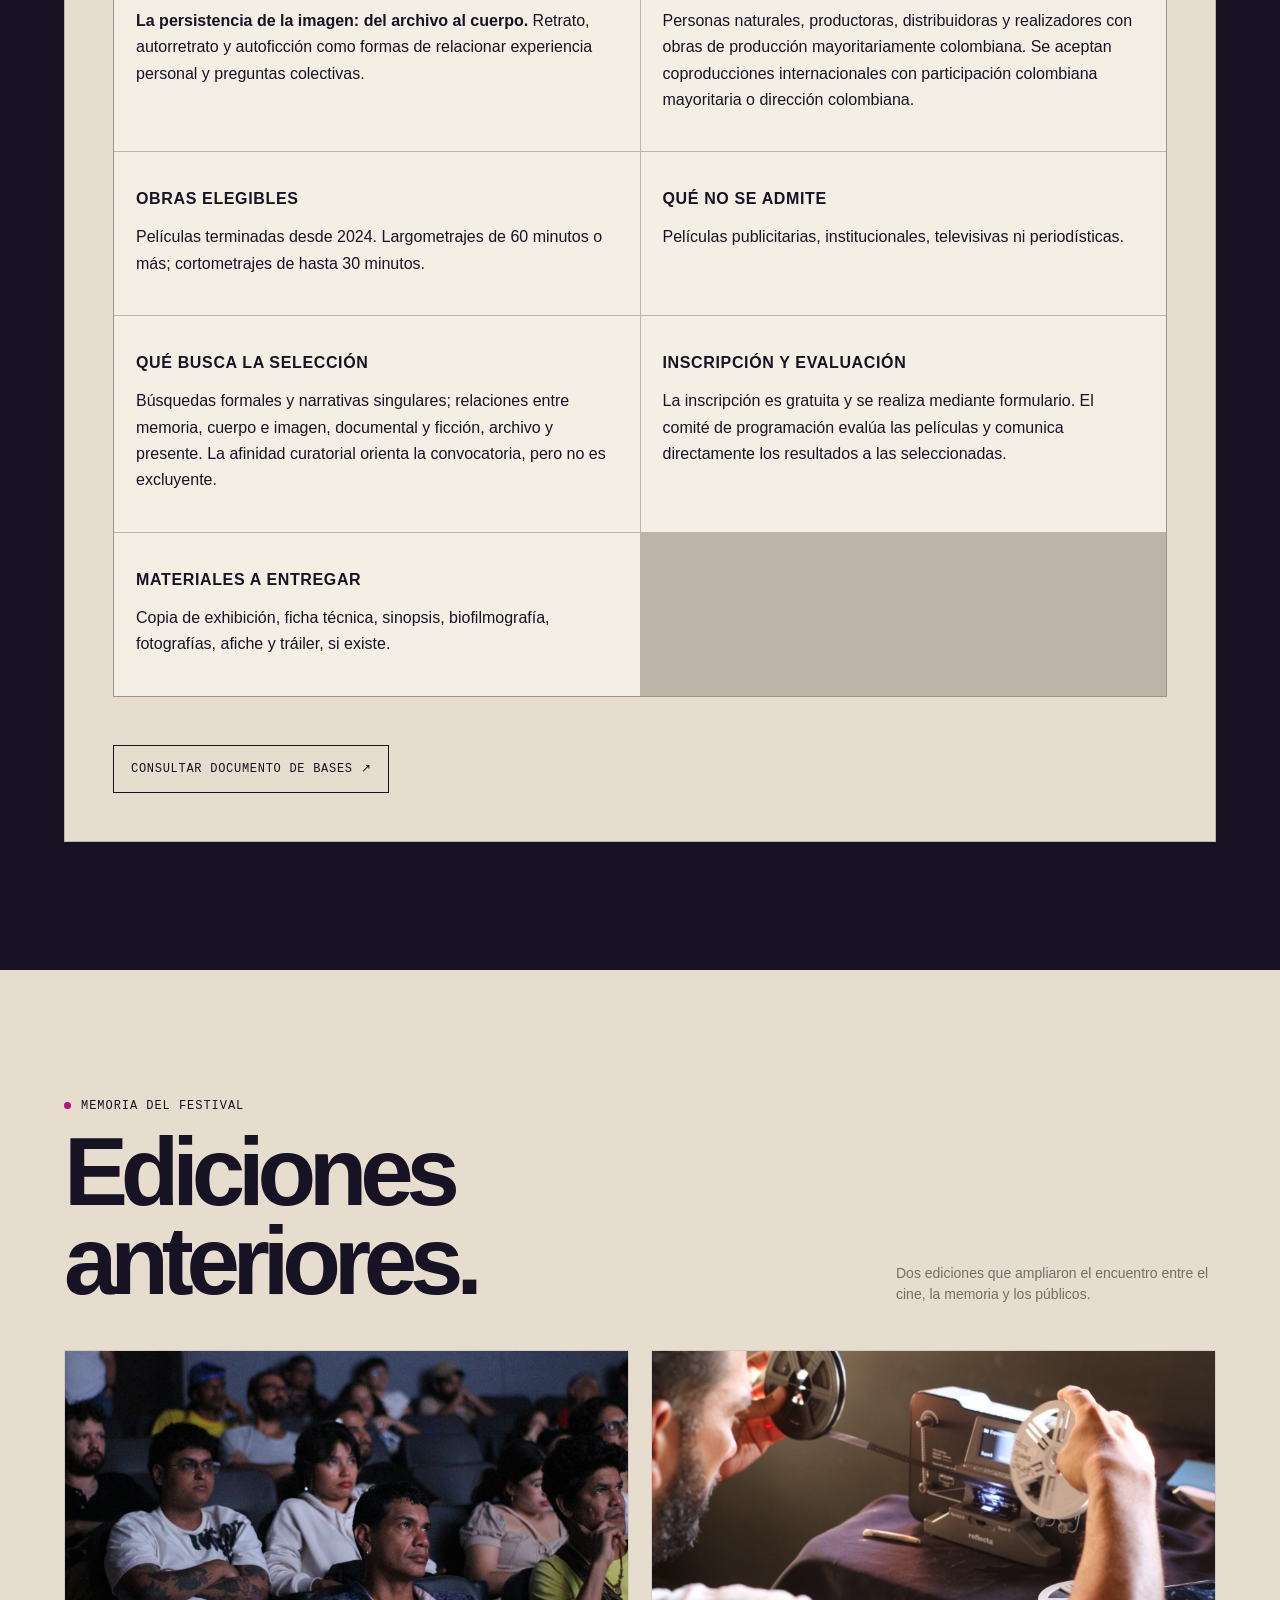
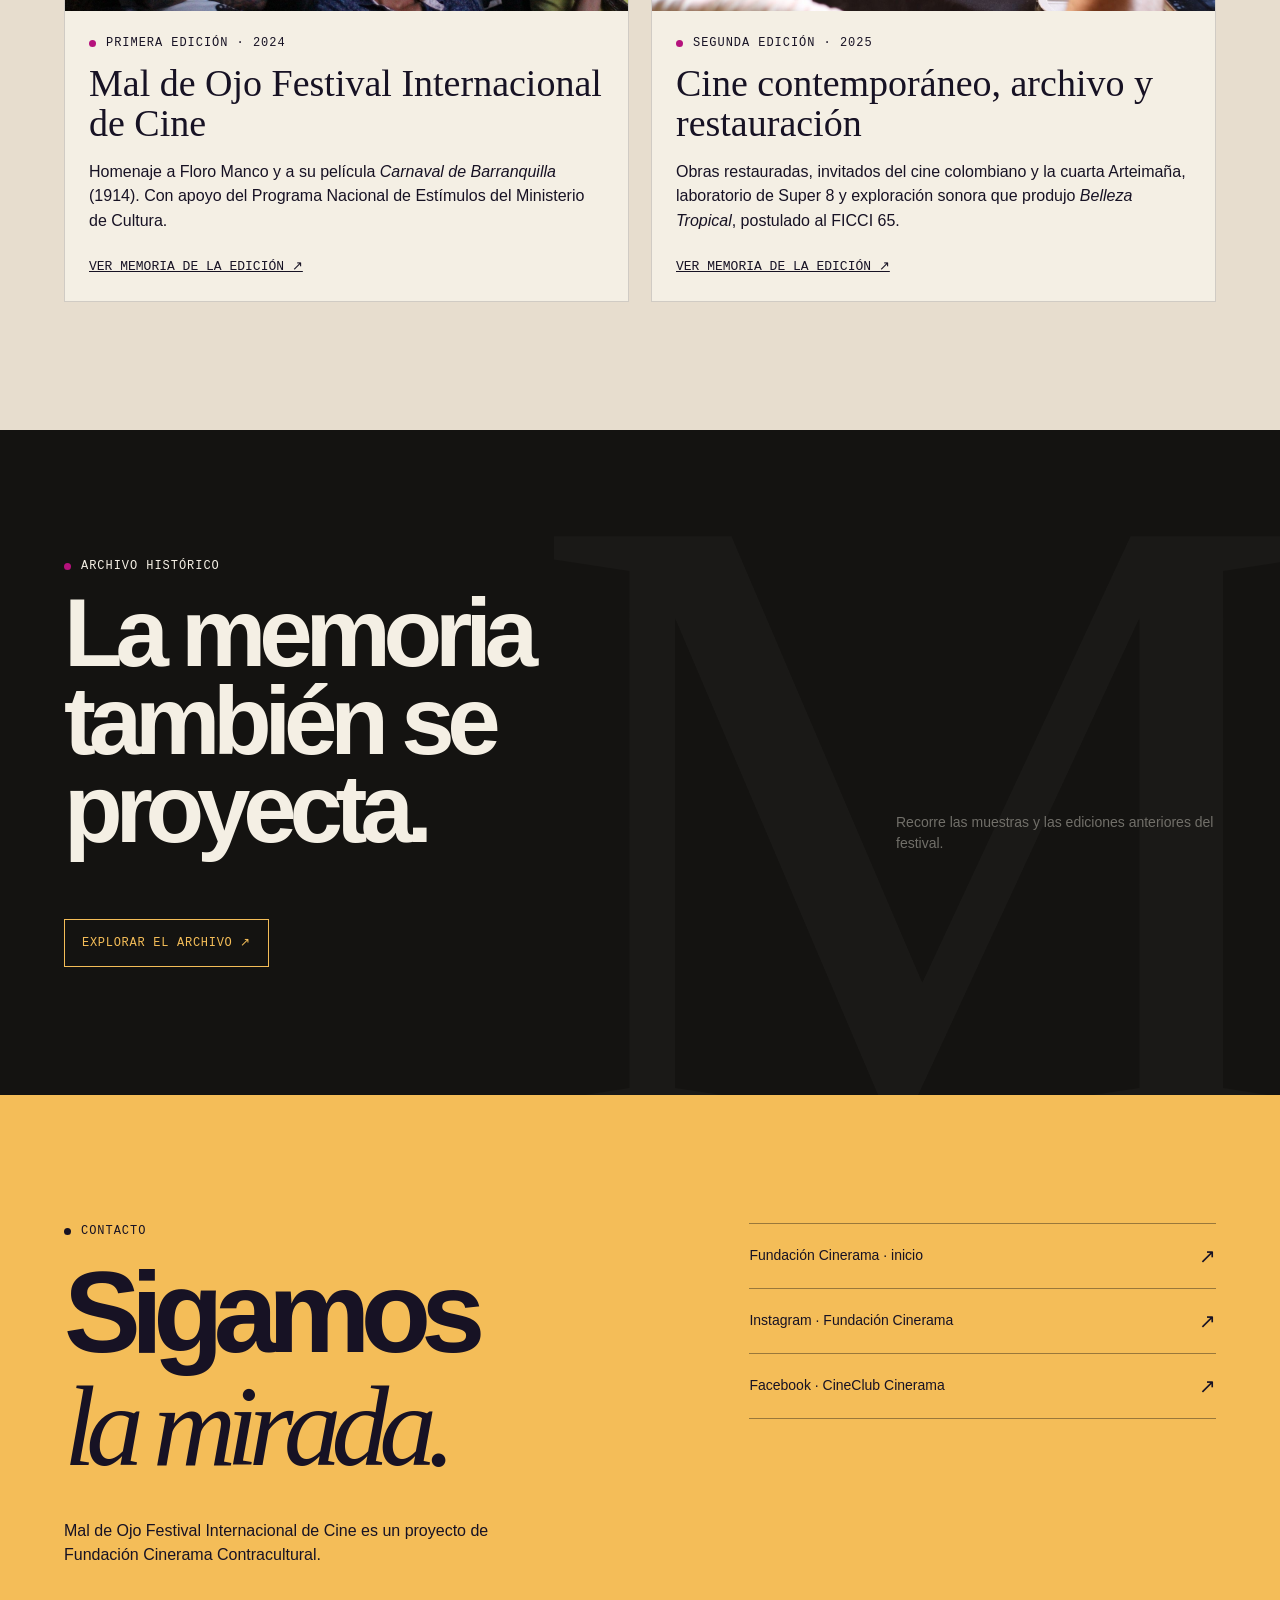
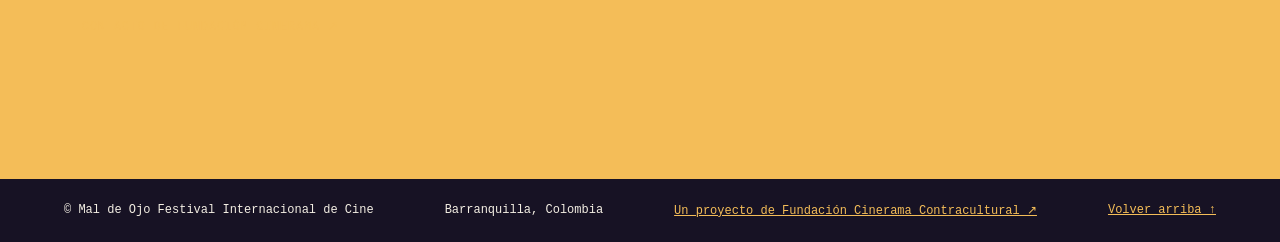
==== commit 598b89ed: "Replace four site files with approved versions" ====
--- a/index.html
+++ b/index.html
@@ -24,18 +24,18 @@
 
 <style>
 :root{--ink:#171224;--paper:#f4efe4;--cream:#e7ddce;--acid:#f4bd58;--orange:#e833a8;--blue:#42c9df;--muted:#716f69;--line:rgba(17,16,15,.2);--serif:Georgia,'Times New Roman',serif;--sans:Arial,Helvetica,sans-serif;--mono:'Courier New',monospace;--pad:clamp(20px,5vw,76px);--max:1600px}
-*{box-sizing:border-box}html{scroll-behavior:smooth;scroll-padding-top:90px}body{margin:0;background:var(--paper);color:var(--ink);font-family:var(--sans);font-size:16px;line-height:1.5}a{color:inherit}button{font:inherit}.wrap{width:min(100%,var(--max));margin:auto;padding-inline:var(--pad)}.eyebrow,.mono{font:11px/1.4 var(--mono);letter-spacing:.08em;text-transform:uppercase}.eyebrow{display:flex;align-items:center;gap:10px}.eyebrow:before{content:'';width:7px;height:7px;background:var(--orange);border-radius:50%}.topline{background:var(--acid);padding:8px var(--pad);font:10px var(--mono);letter-spacing:.07em;text-transform:uppercase;text-align:center}.site-head{position:sticky;top:0;z-index:20;background:rgba(17,16,15,.96);color:var(--paper);border-bottom:1px solid rgba(255,255,255,.15);backdrop-filter:blur(12px)}.head-inner{height:76px;display:flex;align-items:center;justify-content:space-between;gap:24px}.brand{display:flex;align-items:center;gap:12px;text-decoration:none;min-width:max-content}.brand-mark{width:35px;height:35px;border:1px solid var(--acid);border-radius:50%;display:grid;place-items:center;color:var(--acid);font:italic 22px var(--serif)}.brand-name{font-weight:800;font-size:14px;letter-spacing:.08em;line-height:1.05}.brand-name small{display:block;font:9px var(--mono);letter-spacing:.1em;margin-top:5px;color:#c6c1b8}.nav{display:flex;align-items:center;gap:clamp(10px,1.7vw,28px)}.nav a{text-decoration:none;color:#e9e5dc;font-size:12px;white-space:nowrap;transition:color .2s}.nav a:hover,.nav a:focus-visible{color:var(--acid)}.nav a:last-child{border:1px solid rgba(255,255,255,.4);padding:9px 13px}.menu-btn{display:none;color:var(--paper);background:none;border:1px solid #777;padding:9px 12px;min-height:44px;cursor:pointer}.hero{background:var(--ink);color:var(--paper);min-height:650px;position:relative;overflow:hidden;display:flex;align-items:center}.hero:before{content:'';position:absolute;inset:0;background:radial-gradient(ellipse at 77% 53%,rgba(250,87,56,.23),transparent 27%),radial-gradient(ellipse at 79% 56%,rgba(108,203,208,.18),transparent 43%),linear-gradient(110deg,#171224 30%,#191715 65%,#0c1110)}.hero:after{content:'';position:absolute;inset:0;opacity:.12;pointer-events:none;background-image:url("data:image/svg+xml,%3Csvg viewBox='0 0 180 180' xmlns='http://www.w3.org/2000/svg'%3E%3Cfilter id='n'%3E%3CfeTurbulence type='fractalNoise' baseFrequency='.9' numOctaves='3' stitchTiles='stitch'/%3E%3C/filter%3E%3Crect width='100%25' height='100%25' filter='url(%23n)' opacity='.28'/%3E%3C/svg%3E")}.hero-inner{position:relative;z-index:1;display:grid;grid-template-columns:1.1fr .9fr;align-items:center;gap:5vw;padding-block:82px}.hero-copy{max-width:720px}.hero .eyebrow{color:var(--acid)}.hero h1{font-size:clamp(70px,12vw,178px);line-height:.78;letter-spacing:-.09em;margin:42px 0 28px;font-weight:800}.hero h1 span{display:block;color:var(--acid);font-family:var(--serif);font-weight:400;font-style:italic;letter-spacing:-.08em;margin-left:12%}.hero-sub{font:clamp(14px,1.4vw,18px)/1.55 var(--mono);max-width:480px;color:#d2cdc5}.hero-cta{display:inline-flex;align-items:center;gap:18px;text-decoration:none;border:1px solid var(--acid);color:var(--acid);padding:13px 17px;margin-top:20px;font:11px var(--mono);text-transform:uppercase;letter-spacing:.06em;min-height:48px}.hero-cta:hover{background:var(--acid);color:var(--ink)}.arrow{font-size:18px}.hero-art{height:min(57vw,510px);min-height:330px;position:relative;display:grid;place-items:center}.art-orbit{position:absolute;width:88%;aspect-ratio:1;border:1px solid rgba(242,238,230,.26);border-radius:50%;transform:rotate(-22deg) scaleY(.64)}.art-orbit:before,.art-orbit:after{content:'';position:absolute;border:1px solid rgba(242,238,230,.17);border-radius:50%;inset:12%;transform:rotate(45deg) scaleY(.7)}.art-orbit:after{inset:24%;transform:rotate(-40deg) scaleY(.85)}.eye-core{width:54%;aspect-ratio:1.36/1;border-radius:100% 0 100% 0;transform:rotate(45deg);background:radial-gradient(ellipse at 49% 49%,#090a09 0 8%,#fa5738 9% 16%,#e8c0a9 17% 21%,#242222 22% 24%,#42c9df 25% 34%,#f4bd58 35% 37%,#191817 38% 100%);box-shadow:0 0 80px rgba(250,87,56,.23);position:relative}.eye-core:after{content:'';position:absolute;width:32%;height:32%;border:1px solid rgba(242,238,230,.65);border-radius:50%;left:34%;top:34%}.art-slice{position:absolute;height:2px;background:var(--acid);width:120%;top:52%;left:-10%;transform:rotate(-29deg);opacity:.65}.art-caption{position:absolute;right:0;bottom:0;font:10px var(--mono);color:#aaa59d;text-align:right;max-width:190px}.poster-frame{position:relative;z-index:1;margin:0;height:88%;max-height:490px;aspect-ratio:3/4;overflow:hidden;border:1px solid rgba(242,238,230,.45);box-shadow:18px 18px 0 rgba(244,189,88,.18);transform:rotate(2deg)}.poster-frame img{width:100%;height:100%;object-fit:cover;display:block}.hero-index{position:absolute;z-index:2;bottom:24px;left:var(--pad);right:var(--pad);display:flex;justify-content:space-between;color:#bdb7ad}.hero-index span{font:10px var(--mono);letter-spacing:.06em;text-transform:uppercase}.ticker{overflow:hidden;background:var(--orange);color:var(--ink);padding:11px 0;white-space:nowrap;font:12px var(--mono);letter-spacing:.08em;text-transform:uppercase}.ticker span{display:inline-block;padding-left:100%;animation:marquee 25s linear infinite}.ticker b{padding:0 28px;font-size:18px}@keyframes marquee{to{transform:translateX(-100%)}}section{scroll-margin-top:76px}.section{padding-block:clamp(72px,10vw,142px)}.section-head{display:flex;align-items:flex-end;justify-content:space-between;gap:24px;margin-bottom:45px}.section-head h2{font-size:clamp(42px,7.5vw,104px);line-height:.92;letter-spacing:-.075em;margin:14px 0 0;max-width:900px}.section-head p{max-width:320px;color:var(--muted);font-size:14px;margin:0}.intro-grid{display:grid;grid-template-columns:1fr .85fr;gap:10vw;align-items:start}.intro-lead{font:clamp(25px,3vw,42px)/1.2 var(--serif);letter-spacing:-.025em;margin:0;max-width:800px}.intro-aside{border-top:1px solid var(--line);padding-top:18px;color:#45433e;font-size:15px}.intro-aside strong{font-size:11px;font-family:var(--mono);font-weight:400;display:block;margin-bottom:12px;text-transform:uppercase}.timeline{background:var(--cream)}.timeline-grid{display:grid;grid-template-columns:180px 1fr;gap:9vw}.timeline-year{font:clamp(52px,8vw,104px)/.8 var(--serif);font-style:italic;color:var(--orange);letter-spacing:-.08em}.timeline-copy h3{font:clamp(26px,4vw,46px)/1.05 var(--serif);font-weight:400;max-width:700px;margin:0 0 20px}.timeline-copy p{max-width:600px;color:#58564f;margin:0}.note{border-left:2px solid var(--orange);padding:12px 16px;margin-top:28px;background:rgba(255,255,255,.35);font:11px/1.6 var(--mono);max-width:680px}.dark{background:var(--ink);color:var(--paper)}.dark .section-head p{color:#aaa59d}.program-grid{display:grid;grid-template-columns:repeat(3,1fr);border-top:1px solid rgba(242,238,230,.28);border-bottom:1px solid rgba(242,238,230,.28)}.program-card{padding:28px 24px 32px 0;min-height:210px}.program-card+.program-card{border-left:1px solid rgba(242,238,230,.28);padding-left:24px}.program-card .num{font:11px var(--mono);color:var(--acid)}.program-card h3{font:clamp(24px,3vw,40px)/1.02 var(--serif);font-weight:400;margin:35px 0 12px}.program-card p{color:#b9b4ab;font-size:13px;max-width:300px;margin:0}.coming{display:inline-block;margin-top:22px;color:var(--acid);font:10px var(--mono);text-transform:uppercase;letter-spacing:.05em}.film-strip{display:grid;grid-template-columns:repeat(3,1fr);gap:14px}.film-card{min-height:360px;background:#ded8cd;position:relative;overflow:hidden;padding:22px;display:flex;flex-direction:column;justify-content:space-between;border:1px solid var(--line)}.film-card:nth-child(2){background:#e0d7d0}.film-card:nth-child(3){background:#eee4df}.film-card:before{content:'';position:absolute;inset:0;background:repeating-linear-gradient(0deg,transparent 0 28px,rgba(17,16,15,.09) 29px 30px),linear-gradient(135deg,transparent 48%,rgba(17,16,15,.07) 49%,transparent 50%)}.film-card:nth-child(2):before{background:radial-gradient(ellipse at 50% 45%,transparent 0 19%,rgba(250,87,56,.5) 20% 22%,transparent 23% 32%,rgba(17,16,15,.45) 33% 35%,transparent 36%),linear-gradient(145deg,transparent 30%,rgba(17,16,15,.1) 31% 32%,transparent 33%)}.film-card:nth-child(3):before{background:linear-gradient(35deg,transparent 48%,rgba(108,203,208,.8) 49% 67%,transparent 68%),radial-gradient(ellipse at 18% 75%,rgba(17,16,15,.7) 0 10%,transparent 11%)}.film-card>*{position:relative;z-index:1}.film-card .mono{font-size:10px}.film-card h3{font:clamp(24px,3vw,40px)/.95 var(--serif);font-weight:400;max-width:250px;margin:0}.film-card p{font-size:12px;margin:8px 0 0;max-width:230px;color:#43413b}.archive{background:#141311;color:var(--paper);position:relative;overflow:hidden}.archive:after{content:'M';position:absolute;right:-.05em;top:5%;font:clamp(340px,70vw,920px)/.8 var(--serif);color:rgba(242,238,230,.025);pointer-events:none}.archive .section-head,.archive-content{position:relative;z-index:1}.archive-lead{font:clamp(25px,4vw,52px)/1.15 var(--serif);max-width:900px;margin:0 0 52px}.feature-photo{margin:26px 0 0}.feature-photo img{display:block;width:100%;aspect-ratio:16/9;object-fit:cover;filter:saturate(.9)}.feature-photo figcaption,.archive-image figcaption{font:10px var(--mono);color:#aaa59d;margin-top:8px;text-transform:uppercase;letter-spacing:.04em}.archive-gallery{display:grid;grid-template-columns:repeat(4,minmax(0,1fr));gap:14px;margin:0 0 38px}.archive-image{margin:0;overflow:hidden;background:#24221f}.archive-image img{display:block;width:100%;aspect-ratio:4/3;object-fit:cover;filter:saturate(.92)}.archive-image img[src*="retrospectiva"],.archive-image img[src*="afiche"]{object-fit:contain;background:#101725}.archive-items{border-top:1px solid rgba(242,238,230,.28)}.archive-row{display:grid;grid-template-columns:130px 1fr auto;gap:24px;align-items:center;border-bottom:1px solid rgba(242,238,230,.28);padding:22px 0}.archive-row .year{font:18px var(--serif);font-style:italic;color:var(--acid)}.archive-row h3{font-size:18px;font-weight:500;margin:0}.archive-row p{margin:4px 0 0;color:#aaa59d;font-size:12px}.archive-row .status{font:9px var(--mono);letter-spacing:.07em;text-transform:uppercase;color:#bab5ad;border:1px solid #555;padding:7px 9px}.archive-link{display:inline-block;margin-top:28px;color:var(--acid);font:11px var(--mono);text-transform:uppercase;text-decoration:none;border-bottom:1px solid var(--acid);padding-bottom:5px}.news-grid{display:grid;grid-template-columns:repeat(3,1fr);gap:14px}.news-card{border-top:1px solid var(--ink);padding:16px 0 0;min-height:180px}.news-card .eyebrow{font-size:9px}.news-card h3{font:clamp(24px,3vw,36px)/1.02 var(--serif);font-weight:400;margin:28px 0 10px}.news-card p{font-size:13px;color:var(--muted);margin:0}.contact{background:var(--acid)}.contact .eyebrow:before{background:var(--ink)}.contact-grid{display:grid;grid-template-columns:1.1fr .9fr;gap:9vw}.contact h2{font-size:clamp(50px,9vw,120px);line-height:.82;letter-spacing:-.085em;margin:26px 0}.contact h2 em{font:italic 400 1em var(--serif)}.contact-intro{max-width:430px}.contact-links{border-top:1px solid rgba(17,16,15,.4)}.contact-links a{display:flex;justify-content:space-between;align-items:center;text-decoration:none;border-bottom:1px solid rgba(17,16,15,.4);padding:17px 0;font-size:14px;min-height:55px}.contact-links a:hover{padding-inline:8px}.contact-links .arrow{font-size:20px}.contact .provisional{font:10px var(--mono);text-transform:uppercase;display:inline-block;margin-top:25px;border:1px solid rgba(17,16,15,.55);padding:8px 10px}.footer{background:var(--ink);color:var(--paper);padding:24px var(--pad);font:10px var(--mono);display:flex;justify-content:space-between;gap:20px;align-items:center}.footer a{color:var(--acid)}:focus-visible{outline:3px solid var(--blue);outline-offset:4px}.skip{position:absolute;top:-60px;left:12px;z-index:30;background:var(--acid);padding:12px}.skip:focus{top:12px}
-@media(max-width:1120px){.nav{gap:11px}.nav a{font-size:11px}.nav a:last-child{padding:8px}.head-inner{gap:12px}.brand-name{font-size:12px}}
+*{box-sizing:border-box}html{scroll-behavior:smooth;scroll-padding-top:90px}body{margin:0;background:var(--paper);color:var(--ink);font-family:var(--sans);font-size:16px;line-height:1.5}a{color:inherit}button{font:inherit}.wrap{width:min(100%,var(--max));margin:auto;padding-inline:var(--pad)}.eyebrow,.mono{font:12px/1.4 var(--mono);letter-spacing:.08em;text-transform:uppercase}.eyebrow{display:flex;align-items:center;gap:10px}.eyebrow:before{content:'';width:7px;height:7px;background:var(--orange);border-radius:50%}.topline{background:var(--acid);padding:8px var(--pad);font:12px var(--mono);letter-spacing:.07em;text-transform:uppercase;text-align:center}.site-head{position:sticky;top:0;z-index:20;background:rgba(17,16,15,.96);color:var(--paper);border-bottom:1px solid rgba(255,255,255,.15);backdrop-filter:blur(12px)}.head-inner{height:76px;display:flex;align-items:center;justify-content:space-between;gap:24px}.brand{display:flex;align-items:center;gap:12px;text-decoration:none;min-width:max-content}.brand-mark{width:35px;height:35px;border:1px solid var(--acid);border-radius:50%;display:grid;place-items:center;color:var(--acid);font:italic 22px var(--serif)}.brand-name{font-weight:800;font-size:14px;letter-spacing:.08em;line-height:1.05}.brand-name small{display:block;font:12px var(--mono);letter-spacing:.1em;margin-top:5px;color:#c6c1b8}.nav{display:flex;align-items:center;gap:clamp(10px,1.7vw,28px)}.nav a{text-decoration:none;color:#e9e5dc;font-size:12px;white-space:nowrap;transition:color .2s}.nav a:hover,.nav a:focus-visible{color:var(--acid)}.nav a:last-child{border:1px solid rgba(255,255,255,.4);padding:9px 13px}.menu-btn{display:none;color:var(--paper);background:none;border:1px solid #777;padding:9px 12px;min-height:44px;cursor:pointer}.hero{background:var(--ink);color:var(--paper);min-height:650px;position:relative;overflow:hidden;display:flex;align-items:center}.hero:before{content:'';position:absolute;inset:0;background:radial-gradient(ellipse at 77% 53%,rgba(250,87,56,.23),transparent 27%),radial-gradient(ellipse at 79% 56%,rgba(108,203,208,.18),transparent 43%),linear-gradient(110deg,#171224 30%,#191715 65%,#0c1110)}.hero:after{content:'';position:absolute;inset:0;opacity:.12;pointer-events:none;background-image:url("data:image/svg+xml,%3Csvg viewBox='0 0 180 180' xmlns='http://www.w3.org/2000/svg'%3E%3Cfilter id='n'%3E%3CfeTurbulence type='fractalNoise' baseFrequency='.9' numOctaves='3' stitchTiles='stitch'/%3E%3C/filter%3E%3Crect width='100%25' height='100%25' filter='url(%23n)' opacity='.28'/%3E%3C/svg%3E")}.hero-inner{position:relative;z-index:1;display:grid;grid-template-columns:1.1fr .9fr;align-items:center;gap:5vw;padding-block:82px}.hero-copy{max-width:720px}.hero .eyebrow{color:var(--acid)}.hero h1{font-size:clamp(70px,12vw,178px);line-height:.78;letter-spacing:-.09em;margin:42px 0 28px;font-weight:800}.hero h1 span{display:block;color:var(--acid);font-family:var(--serif);font-weight:400;font-style:italic;letter-spacing:-.08em;margin-left:12%}.hero-sub{font:clamp(14px,1.4vw,18px)/1.55 var(--mono);max-width:480px;color:#d2cdc5}.hero-cta{display:inline-flex;align-items:center;gap:18px;text-decoration:none;border:1px solid var(--acid);color:var(--acid);padding:13px 17px;margin-top:20px;font:12px var(--mono);text-transform:uppercase;letter-spacing:.06em;min-height:48px}.hero-cta:hover{background:var(--acid);color:var(--ink)}.arrow{font-size:18px}.hero-art{height:min(57vw,510px);min-height:330px;position:relative;display:grid;place-items:center}.art-orbit{position:absolute;width:88%;aspect-ratio:1;border:1px solid rgba(242,238,230,.26);border-radius:50%;transform:rotate(-22deg) scaleY(.64)}.art-orbit:before,.art-orbit:after{content:'';position:absolute;border:1px solid rgba(242,238,230,.17);border-radius:50%;inset:12%;transform:rotate(45deg) scaleY(.7)}.art-orbit:after{inset:24%;transform:rotate(-40deg) scaleY(.85)}.eye-core{width:54%;aspect-ratio:1.36/1;border-radius:100% 0 100% 0;transform:rotate(45deg);background:radial-gradient(ellipse at 49% 49%,#090a09 0 8%,#fa5738 9% 16%,#e8c0a9 17% 21%,#242222 22% 24%,#42c9df 25% 34%,#f4bd58 35% 37%,#191817 38% 100%);box-shadow:0 0 80px rgba(250,87,56,.23);position:relative}.eye-core:after{content:'';position:absolute;width:32%;height:32%;border:1px solid rgba(242,238,230,.65);border-radius:50%;left:34%;top:34%}.art-slice{position:absolute;height:2px;background:var(--acid);width:120%;top:52%;left:-10%;transform:rotate(-29deg);opacity:.65}.art-caption{position:absolute;right:0;bottom:0;font:12px var(--mono);color:#aaa59d;text-align:right;max-width:190px}.poster-frame{position:relative;z-index:1;margin:0;height:88%;max-height:490px;aspect-ratio:3/4;overflow:hidden;border:1px solid rgba(242,238,230,.45);box-shadow:18px 18px 0 rgba(244,189,88,.18);transform:rotate(2deg)}.poster-frame img{width:100%;height:100%;object-fit:cover;display:block}.hero-index{position:absolute;z-index:2;bottom:24px;left:var(--pad);right:var(--pad);display:flex;justify-content:space-between;color:#bdb7ad}.hero-index span{font:12px var(--mono);letter-spacing:.06em;text-transform:uppercase}.ticker{overflow:hidden;background:var(--orange);color:var(--ink);padding:11px 0;white-space:nowrap;font:12px var(--mono);letter-spacing:.08em;text-transform:uppercase}.ticker span{display:inline-block;padding-left:100%;animation:marquee 25s linear infinite}.ticker b{padding:0 28px;font-size:18px}@keyframes marquee{to{transform:translateX(-100%)}}section{scroll-margin-top:76px}.section{padding-block:clamp(72px,10vw,142px)}.section-head{display:flex;align-items:flex-end;justify-content:space-between;gap:24px;margin-bottom:45px}.section-head h2{font-size:clamp(42px,7.5vw,104px);line-height:.92;letter-spacing:-.075em;margin:14px 0 0;max-width:900px}.section-head p{max-width:320px;color:var(--muted);font-size:14px;margin:0}.intro-grid{display:grid;grid-template-columns:1fr .85fr;gap:10vw;align-items:start}.intro-lead{font:clamp(25px,3vw,42px)/1.2 var(--serif);letter-spacing:-.025em;margin:0;max-width:800px}.intro-aside{border-top:1px solid var(--line);padding-top:18px;color:#45433e;font-size:15px}.intro-aside strong{font-size:12px;font-family:var(--mono);font-weight:400;display:block;margin-bottom:12px;text-transform:uppercase}.timeline{background:var(--cream)}.timeline-grid{display:grid;grid-template-columns:180px 1fr;gap:9vw}.timeline-year{font:clamp(52px,8vw,104px)/.8 var(--serif);font-style:italic;color:var(--orange);letter-spacing:-.08em}.timeline-copy h3{font:clamp(26px,4vw,46px)/1.05 var(--serif);font-weight:400;max-width:700px;margin:0 0 20px}.timeline-copy p{max-width:600px;color:#58564f;margin:0}.note{border-left:2px solid var(--orange);padding:12px 16px;margin-top:28px;background:rgba(255,255,255,.35);font:12px/1.6 var(--mono);max-width:680px}.dark{background:var(--ink);color:var(--paper)}.dark .section-head p{color:#aaa59d}.program-grid{display:grid;grid-template-columns:repeat(3,1fr);border-top:1px solid rgba(242,238,230,.28);border-bottom:1px solid rgba(242,238,230,.28)}.program-card{padding:28px 24px 32px 0;min-height:210px}.program-card+.program-card{border-left:1px solid rgba(242,238,230,.28);padding-left:24px}.program-card .num{font:12px var(--mono);color:var(--acid)}.program-card h3{font:clamp(24px,3vw,40px)/1.02 var(--serif);font-weight:400;margin:35px 0 12px}.program-card p{color:#b9b4ab;font-size:13px;max-width:300px;margin:0}.coming{display:inline-block;margin-top:22px;color:var(--acid);font:12px var(--mono);text-transform:uppercase;letter-spacing:.05em}.film-strip{display:grid;grid-template-columns:repeat(3,1fr);gap:14px}.film-card{min-height:360px;background:#ded8cd;position:relative;overflow:hidden;padding:22px;display:flex;flex-direction:column;justify-content:space-between;border:1px solid var(--line)}.film-card:nth-child(2){background:#e0d7d0}.film-card:nth-child(3){background:#eee4df}.film-card:before{content:'';position:absolute;inset:0;background:repeating-linear-gradient(0deg,transparent 0 28px,rgba(17,16,15,.09) 29px 30px),linear-gradient(135deg,transparent 48%,rgba(17,16,15,.07) 49%,transparent 50%)}.film-card:nth-child(2):before{background:radial-gradient(ellipse at 50% 45%,transparent 0 19%,rgba(250,87,56,.5) 20% 22%,transparent 23% 32%,rgba(17,16,15,.45) 33% 35%,transparent 36%),linear-gradient(145deg,transparent 30%,rgba(17,16,15,.1) 31% 32%,transparent 33%)}.film-card:nth-child(3):before{background:linear-gradient(35deg,transparent 48%,rgba(108,203,208,.8) 49% 67%,transparent 68%),radial-gradient(ellipse at 18% 75%,rgba(17,16,15,.7) 0 10%,transparent 11%)}.film-card>*{position:relative;z-index:1}.film-card .mono{font-size:12px}.film-card h3{font:clamp(24px,3vw,40px)/.95 var(--serif);font-weight:400;max-width:250px;margin:0}.film-card p{font-size:12px;margin:8px 0 0;max-width:230px;color:#43413b}.archive{background:#141311;color:var(--paper);position:relative;overflow:hidden}.archive:after{content:'M';position:absolute;right:-.05em;top:5%;font:clamp(340px,70vw,920px)/.8 var(--serif);color:rgba(242,238,230,.025);pointer-events:none}.archive .section-head,.archive-content{position:relative;z-index:1}.archive-lead{font:clamp(25px,4vw,52px)/1.15 var(--serif);max-width:900px;margin:0 0 52px}.feature-photo{margin:26px 0 0}.feature-photo img{display:block;width:100%;aspect-ratio:16/9;object-fit:cover;filter:saturate(.9)}.feature-photo figcaption,.archive-image figcaption{font:12px var(--mono);color:#aaa59d;margin-top:8px;text-transform:uppercase;letter-spacing:.04em}.archive-gallery{display:grid;grid-template-columns:repeat(4,minmax(0,1fr));gap:14px;margin:0 0 38px}.archive-image{margin:0;overflow:hidden;background:#24221f}.archive-image img{display:block;width:100%;aspect-ratio:4/3;object-fit:cover;filter:saturate(.92)}.archive-image img[src*="retrospectiva"],.archive-image img[src*="afiche"]{object-fit:contain;background:#101725}.archive-items{border-top:1px solid rgba(242,238,230,.28)}.archive-row{display:grid;grid-template-columns:130px 1fr auto;gap:24px;align-items:center;border-bottom:1px solid rgba(242,238,230,.28);padding:22px 0}.archive-row .year{font:18px var(--serif);font-style:italic;color:var(--acid)}.archive-row h3{font-size:18px;font-weight:500;margin:0}.archive-row p{margin:4px 0 0;color:#aaa59d;font-size:12px}.archive-row .status{font:12px var(--mono);letter-spacing:.07em;text-transform:uppercase;color:#bab5ad;border:1px solid #555;padding:7px 9px}.archive-link{display:inline-block;margin-top:28px;color:var(--acid);font:12px var(--mono);text-transform:uppercase;text-decoration:none;border-bottom:1px solid var(--acid);padding-bottom:5px}.news-grid{display:grid;grid-template-columns:repeat(3,1fr);gap:14px}.news-card{border-top:1px solid var(--ink);padding:16px 0 0;min-height:180px}.news-card .eyebrow{font-size:12px}.news-card h3{font:clamp(24px,3vw,36px)/1.02 var(--serif);font-weight:400;margin:28px 0 10px}.news-card p{font-size:13px;color:var(--muted);margin:0}.contact{background:var(--acid)}.contact .eyebrow:before{background:var(--ink)}.contact-grid{display:grid;grid-template-columns:1.1fr .9fr;gap:9vw}.contact h2{font-size:clamp(50px,9vw,120px);line-height:.82;letter-spacing:-.085em;margin:26px 0}.contact h2 em{font:italic 400 1em var(--serif)}.contact-intro{max-width:430px}.contact-links{border-top:1px solid rgba(17,16,15,.4)}.contact-links a{display:flex;justify-content:space-between;align-items:center;text-decoration:none;border-bottom:1px solid rgba(17,16,15,.4);padding:17px 0;font-size:14px;min-height:55px}.contact-links a:hover{padding-inline:8px}.contact-links .arrow{font-size:20px}.contact .provisional{font:12px var(--mono);text-transform:uppercase;display:inline-block;margin-top:25px;border:1px solid rgba(17,16,15,.55);padding:8px 10px}.footer{background:var(--ink);color:var(--paper);padding:24px var(--pad);font:12px var(--mono);display:flex;justify-content:space-between;gap:20px;align-items:center}.footer a{color:var(--acid)}:focus-visible{outline:3px solid var(--blue);outline-offset:4px}.skip{position:absolute;top:-60px;left:12px;z-index:30;background:var(--acid);padding:12px}.skip:focus{top:12px}
+@media(max-width:1120px){.nav{gap:11px}.nav a{font-size:12px}.nav a:last-child{padding:8px}.head-inner{gap:12px}.brand-name{font-size:12px}}
 @media(max-width:860px){.head-inner{height:68px}.menu-btn{display:block}.nav{display:none;position:absolute;top:68px;left:0;right:0;background:var(--ink);padding:12px var(--pad) 22px;align-items:stretch;flex-direction:column;border-bottom:1px solid #444}.nav.open{display:flex}.nav a{font-size:14px;padding:10px 0}.nav a:last-child{border:0;padding:10px 0}.hero-inner{grid-template-columns:1fr .7fr;gap:20px}.hero h1{font-size:clamp(72px,14vw,130px)}.hero-art{min-height:260px}.program-grid{grid-template-columns:1fr}.program-card{min-height:auto;padding:24px 0}.program-card+.program-card{border-left:0;border-top:1px solid rgba(242,238,230,.28);padding-left:0}.program-card h3{margin:20px 0 8px}.program-card p{max-width:560px}.film-card{min-height:300px}.film-strip{gap:10px}.film-card{padding:16px}}
-@media(max-width:620px){.topline{font-size:9px}.hero{min-height:auto}.hero-inner{display:flex;flex-direction:column;align-items:stretch;padding-block:66px 92px}.hero h1{font-size:clamp(76px,21vw,126px);margin:34px 0 25px}.hero-art{height:75vw;min-height:250px;margin-top:0}.art-caption{right:4%;bottom:0}.hero-index{bottom:16px}.section-head{display:block;margin-bottom:32px}.section-head p{margin-top:20px}.intro-grid,.timeline-grid,.contact-grid{grid-template-columns:1fr;gap:34px}.timeline-year{font-size:76px}.film-strip,.news-grid,.archive-gallery{grid-template-columns:1fr}.film-card{min-height:340px}.archive-row{grid-template-columns:68px 1fr;gap:10px}.archive-row .status{grid-column:2;justify-self:start}.contact h2{font-size:clamp(64px,17vw,100px)}.footer{align-items:flex-start;flex-direction:column}.ticker span{animation-duration:34s}}
+@media(max-width:620px){.topline{font-size:12px}.hero{min-height:auto}.hero-inner{display:flex;flex-direction:column;align-items:stretch;padding-block:66px 92px}.hero h1{font-size:clamp(76px,21vw,126px);margin:34px 0 25px}.hero-art{height:75vw;min-height:250px;margin-top:0}.art-caption{right:4%;bottom:0}.hero-index{bottom:16px}.section-head{display:block;margin-bottom:32px}.section-head p{margin-top:20px}.intro-grid,.timeline-grid,.contact-grid{grid-template-columns:1fr;gap:34px}.timeline-year{font-size:76px}.film-strip,.news-grid,.archive-gallery{grid-template-columns:1fr}.film-card{min-height:340px}.archive-row{grid-template-columns:68px 1fr;gap:10px}.archive-row .status{grid-column:2;justify-self:start}.contact h2{font-size:clamp(64px,17vw,100px)}.footer{align-items:flex-start;flex-direction:column}.ticker span{animation-duration:34s}}
 @media(prefers-reduced-motion:reduce){html{scroll-behavior:auto}*,*:before,*:after{animation-duration:.01ms!important;animation-iteration-count:1!important;transition-duration:.01ms!important}}
 .call-details{margin-top:clamp(32px,6vw,76px);padding:clamp(22px,4vw,48px);background:var(--cream);border:1px solid var(--line)}.call-details h2{font:clamp(2rem,5vw,4.5rem) var(--serif);margin:10px 0}.call-intro{max-width:760px;font-size:clamp(1.05rem,2vw,1.4rem);line-height:1.5}.call-grid{display:grid;grid-template-columns:repeat(2,minmax(0,1fr));gap:1px;background:var(--line);border:1px solid var(--line);margin:30px 0}.call-grid article{background:var(--paper);padding:22px}.call-grid h3{font:700 1rem var(--sans);text-transform:uppercase;letter-spacing:.04em}.call-grid p{line-height:1.65}.call-details .hero-cta{display:inline-flex;margin-top:18px}@media(max-width:700px){.call-grid{grid-template-columns:1fr}}/* Portada editorial inspirada en la jerarquía clara de Visions du Réel */
-.home-editorial{padding-block:clamp(64px,8vw,112px);background:#ece5d9}.editorial-head{display:flex;align-items:flex-end;justify-content:space-between;gap:24px;margin-bottom:30px}.editorial-head h2{font-size:clamp(38px,6vw,82px);line-height:.95;letter-spacing:-.065em;margin:14px 0 0}.editorial-head h2 em{font:italic 400 1em var(--serif);color:#7f263c}.editorial-all,.editorial-link{text-decoration:none;font:11px var(--mono);text-transform:uppercase;letter-spacing:.04em;border-bottom:1px solid currentColor;padding-bottom:5px}.editorial-grid{display:grid;grid-template-columns:1.45fr 1fr;grid-template-rows:minmax(230px,1fr) minmax(190px,.8fr);gap:14px}.editorial-feature,.editorial-story{position:relative;display:flex;min-width:0;min-height:0;overflow:hidden;background:var(--ink);color:white;text-decoration:none}.editorial-feature{grid-row:span 2;min-height:460px}.editorial-feature img,.editorial-story img{position:absolute;inset:0;width:100%;height:100%;object-fit:cover;transition:transform .6s}.editorial-feature:hover img,.editorial-story:hover img{transform:scale(1.025)}.editorial-feature:after{content:'';position:absolute;inset:0;background:linear-gradient(0deg,rgba(13,11,20,.93),rgba(13,11,20,.04) 75%)}.editorial-overlay{position:relative;z-index:1;align-self:flex-end;padding:clamp(22px,4vw,48px);max-width:680px}.editorial-tag{font:10px var(--mono);text-transform:uppercase;letter-spacing:.08em;color:var(--acid)}.editorial-overlay h3{font:clamp(34px,5vw,68px)/.95 var(--serif);font-weight:400;margin:18px 0}.editorial-overlay .editorial-link{display:inline-block;color:white;margin-top:8px}.editorial-story{min-height:220px}.editorial-story:after{content:'';position:absolute;inset:0;background:linear-gradient(0deg,rgba(13,11,20,.94),rgba(13,11,20,.05) 95%)}.editorial-story-copy{position:relative;z-index:1;align-self:flex-end;padding:24px;max-width:540px}.editorial-story-copy .mono{color:var(--acid);font-size:9px}.editorial-story-copy h3{font:clamp(22px,2.7vw,34px)/1.02 var(--serif);font-weight:400;margin:12px 0}.editorial-story-copy .editorial-link{display:inline-block;color:white;font-size:9px;margin-top:6px}.editorial-story-text{background:#772947}.editorial-story-text:after{background:radial-gradient(ellipse at 88% 15%,rgba(244,189,88,.25),transparent 40%),linear-gradient(140deg,transparent 35%,rgba(15,11,21,.5))}.editorial-story-text .editorial-story-copy{padding:clamp(24px,3.5vw,42px)}.editorial-story-text h3{font-size:clamp(25px,3vw,38px)}.editorial-note{font:10px/1.6 var(--mono);color:#625d58;margin:14px 0 0}
+.home-editorial{padding-block:clamp(64px,8vw,112px);background:#ece5d9}.editorial-head{display:flex;align-items:flex-end;justify-content:space-between;gap:24px;margin-bottom:30px}.editorial-head h2{font-size:clamp(38px,6vw,82px);line-height:.95;letter-spacing:-.065em;margin:14px 0 0}.editorial-head h2 em{font:italic 400 1em var(--serif);color:#7f263c}.editorial-all,.editorial-link{text-decoration:none;font:12px var(--mono);text-transform:uppercase;letter-spacing:.04em;border-bottom:1px solid currentColor;padding-bottom:5px}.editorial-grid{display:grid;grid-template-columns:1.45fr 1fr;grid-template-rows:minmax(230px,1fr) minmax(190px,.8fr);gap:14px}.editorial-feature,.editorial-story{position:relative;display:flex;min-width:0;min-height:0;overflow:hidden;background:var(--ink);color:white;text-decoration:none}.editorial-feature{grid-row:span 2;min-height:460px}.editorial-feature img,.editorial-story img{position:absolute;inset:0;width:100%;height:100%;object-fit:cover;transition:transform .6s}.editorial-feature:hover img,.editorial-story:hover img{transform:scale(1.025)}.editorial-feature:after{content:'';position:absolute;inset:0;background:linear-gradient(0deg,rgba(13,11,20,.93),rgba(13,11,20,.04) 75%)}.editorial-overlay{position:relative;z-index:1;align-self:flex-end;padding:clamp(22px,4vw,48px);max-width:680px}.editorial-tag{font:12px var(--mono);text-transform:uppercase;letter-spacing:.08em;color:var(--acid)}.editorial-overlay h3{font:clamp(34px,5vw,68px)/.95 var(--serif);font-weight:400;margin:18px 0}.editorial-overlay .editorial-link{display:inline-block;color:white;margin-top:8px}.editorial-story{min-height:220px}.editorial-story:after{content:'';position:absolute;inset:0;background:linear-gradient(0deg,rgba(13,11,20,.94),rgba(13,11,20,.05) 95%)}.editorial-story-copy{position:relative;z-index:1;align-self:flex-end;padding:24px;max-width:540px}.editorial-story-copy .mono{color:var(--acid);font-size:12px}.editorial-story-copy h3{font:clamp(22px,2.7vw,34px)/1.02 var(--serif);font-weight:400;margin:12px 0}.editorial-story-copy .editorial-link{display:inline-block;color:white;font-size:12px;margin-top:6px}.editorial-story-text{background:#772947}.editorial-story-text:after{background:radial-gradient(ellipse at 88% 15%,rgba(244,189,88,.25),transparent 40%),linear-gradient(140deg,transparent 35%,rgba(15,11,21,.5))}.editorial-story-text .editorial-story-copy{padding:clamp(24px,3.5vw,42px)}.editorial-story-text h3{font-size:clamp(25px,3vw,38px)}.editorial-note{font:12px/1.6 var(--mono);color:#625d58;margin:14px 0 0}
 @media(max-width:900px){.archive-gallery{grid-template-columns:repeat(2,minmax(0,1fr))}}@media(max-width:620px){.editorial-head{align-items:flex-start;flex-direction:column}.editorial-all{margin-top:3px}.editorial-grid{grid-template-columns:1fr;grid-template-rows:auto}.editorial-feature{grid-row:auto;min-height:420px}.editorial-story{min-height:300px}.editorial-story-text{min-height:240px}.editorial-overlay{padding:24px}.editorial-overlay h3{font-size:40px}}
-.hero-art{height:min(57vw,510px);min-height:330px;position:relative;display:grid;place-items:center}.poster-frame{position:relative;z-index:1;margin:0;width:min(100%,650px);height:auto;max-height:none;aspect-ratio:3/2;overflow:hidden;border:1px solid rgba(242,238,230,.52);box-shadow:22px 22px 0 rgba(244,189,88,.2),0 24px 80px rgba(0,0,0,.34);transform:none}.poster-frame img{width:100%;height:100%;object-fit:cover;display:block}.art-orbit{width:112%;border-color:rgba(242,238,230,.34)}.art-caption{z-index:2;right:1%;bottom:2%;max-width:none;padding:9px 12px;background:var(--acid);color:var(--ink);font:10px var(--mono);letter-spacing:.04em;text-transform:uppercase;box-shadow:6px 6px 0 rgba(23,18,36,.45)}@media(max-width:620px){.hero-art{height:auto;min-height:0;aspect-ratio:3/2;margin:28px 0 0}.poster-frame{width:100%}.art-caption{right:0;bottom:-17px;font-size:9px;padding:7px 9px}}/* Portada a sangre: la proyección ocupa todo el encuadre */
-.hero{min-height:clamp(650px,82vh,900px);isolation:isolate}.hero-inner{display:block;width:100%;max-width:none;margin:0;padding:clamp(105px,14vh,150px) var(--pad) 110px}.hero-copy{position:relative;z-index:2;width:min(780px,76vw);max-width:780px}.hero-art{position:absolute;z-index:0;top:0;bottom:0;left:50%;right:auto;width:100vw;height:auto;min-height:0;margin:0;transform:translateX(-50%);display:block;aspect-ratio:auto}.poster-frame{position:absolute;inset:0;width:100%;height:100%;max-width:none;max-height:none;aspect-ratio:auto;border:0;box-shadow:none;transform:none}.poster-frame img{width:100%;height:100%;object-fit:cover;object-position:center 48%;filter:brightness(.82) saturate(.9)}.hero-art:after{content:'';position:absolute;inset:0;z-index:1;pointer-events:none;background:linear-gradient(90deg,rgba(23,18,36,.96) 0%,rgba(23,18,36,.89) 28%,rgba(23,18,36,.62) 51%,rgba(23,18,36,.14) 100%),linear-gradient(0deg,rgba(13,11,20,.66),transparent 46%),radial-gradient(ellipse at 76% 45%,rgba(244,189,88,.12),transparent 48%)}.art-orbit{display:none}.art-caption{z-index:3;right:var(--pad);bottom:58px;max-width:none;padding:9px 12px;background:var(--acid);color:var(--ink);font:10px var(--mono);letter-spacing:.04em;text-transform:uppercase}.hero-index{z-index:3;bottom:20px}.hero .hero-copy h1{max-width:760px}
+.hero-art{height:min(57vw,510px);min-height:330px;position:relative;display:grid;place-items:center}.poster-frame{position:relative;z-index:1;margin:0;width:min(100%,650px);height:auto;max-height:none;aspect-ratio:3/2;overflow:hidden;border:1px solid rgba(242,238,230,.52);box-shadow:22px 22px 0 rgba(244,189,88,.2),0 24px 80px rgba(0,0,0,.34);transform:none}.poster-frame img{width:100%;height:100%;object-fit:cover;display:block}.art-orbit{width:112%;border-color:rgba(242,238,230,.34)}.art-caption{z-index:2;right:1%;bottom:2%;max-width:none;padding:9px 12px;background:var(--acid);color:var(--ink);font:12px var(--mono);letter-spacing:.04em;text-transform:uppercase;box-shadow:6px 6px 0 rgba(23,18,36,.45)}@media(max-width:620px){.hero-art{height:auto;min-height:0;aspect-ratio:3/2;margin:28px 0 0}.poster-frame{width:100%}.art-caption{right:0;bottom:-17px;font-size:12px;padding:7px 9px}}/* Portada a sangre: la proyección ocupa todo el encuadre */
+.hero{min-height:clamp(650px,82vh,900px);isolation:isolate}.hero-inner{display:block;width:100%;max-width:none;margin:0;padding:clamp(105px,14vh,150px) var(--pad) 110px}.hero-copy{position:relative;z-index:2;width:min(780px,76vw);max-width:780px}.hero-art{position:absolute;z-index:0;top:0;bottom:0;left:50%;right:auto;width:100vw;height:auto;min-height:0;margin:0;transform:translateX(-50%);display:block;aspect-ratio:auto}.poster-frame{position:absolute;inset:0;width:100%;height:100%;max-width:none;max-height:none;aspect-ratio:auto;border:0;box-shadow:none;transform:none}.poster-frame img{width:100%;height:100%;object-fit:cover;object-position:center 48%;filter:brightness(.82) saturate(.9)}.hero-art:after{content:'';position:absolute;inset:0;z-index:1;pointer-events:none;background:linear-gradient(90deg,rgba(23,18,36,.96) 0%,rgba(23,18,36,.89) 28%,rgba(23,18,36,.62) 51%,rgba(23,18,36,.14) 100%),linear-gradient(0deg,rgba(13,11,20,.66),transparent 46%),radial-gradient(ellipse at 76% 45%,rgba(244,189,88,.12),transparent 48%)}.art-orbit{display:none}.art-caption{z-index:3;right:var(--pad);bottom:58px;max-width:none;padding:9px 12px;background:var(--acid);color:var(--ink);font:12px var(--mono);letter-spacing:.04em;text-transform:uppercase}.hero-index{z-index:3;bottom:20px}.hero .hero-copy h1{max-width:760px}
 @media(max-width:860px){.hero-inner{display:block;grid-template-columns:none;padding:100px var(--pad) 100px}.hero-copy{width:min(780px,84vw)}.hero-art{position:absolute;top:0;bottom:0;left:50%;right:auto;width:100vw;height:auto;min-height:0;margin:0;transform:translateX(-50%)}}
-@media(max-width:620px){.hero{min-height:82svh}.hero-inner{display:block;padding:86px var(--pad) 105px}.hero-copy{width:100%}.hero h1{font-size:clamp(72px,20vw,118px);margin:32px 0 24px}.hero-art{position:absolute;top:0;bottom:0;left:50%;right:auto;width:100vw;height:auto;min-height:0;margin:0;transform:translateX(-50%)}.art-caption{right:var(--pad);bottom:58px;font-size:9px}.hero-index{bottom:15px}}/* Mejoras de lectura y ritmo editorial */
+@media(max-width:620px){.hero{min-height:82svh}.hero-inner{display:block;padding:86px var(--pad) 105px}.hero-copy{width:100%}.hero h1{font-size:clamp(72px,20vw,118px);margin:32px 0 24px}.hero-art{position:absolute;top:0;bottom:0;left:50%;right:auto;width:100vw;height:auto;min-height:0;margin:0;transform:translateX(-50%)}.art-caption{right:var(--pad);bottom:58px;font-size:12px}.hero-index{bottom:15px}}/* Mejoras de lectura y ritmo editorial */
 :root{--orange:#b5127c}
 .ticker{display:flex;justify-content:center;white-space:normal;color:#fff;background:var(--orange);padding:10px var(--pad)}
 .ticker span{display:flex;justify-content:center;align-items:center;flex-wrap:wrap;gap:5px 0;padding:3px 0;animation:none;text-align:center}
@@ -44,14 +44,14 @@
 .preview-head{display:flex;align-items:flex-end;justify-content:space-between;gap:24px;margin-bottom:24px}
 .preview-head h2{font:clamp(32px,5vw,62px)/.96 var(--serif);font-weight:400;letter-spacing:-.045em;margin:12px 0 0}
 .preview-head h2 em{color:var(--orange);font-weight:400}
-.preview-all{display:inline-flex;gap:16px;align-items:center;min-height:44px;text-decoration:none;border-bottom:1px solid var(--ink);font:11px var(--mono);text-transform:uppercase}
+.preview-all{display:inline-flex;gap:16px;align-items:center;min-height:44px;text-decoration:none;border-bottom:1px solid var(--ink);font:12px var(--mono);text-transform:uppercase}
 .preview-grid{display:grid;grid-template-columns:repeat(3,minmax(0,1fr));gap:12px}
 .preview-card{position:relative;display:block;min-width:0;aspect-ratio:16/9;overflow:hidden;background:var(--ink);color:#fff;text-decoration:none}
 .preview-card:after{content:'';position:absolute;inset:0;background:linear-gradient(0deg,rgba(17,16,15,.88),transparent 70%)}
 .preview-card img{width:100%;height:100%;object-fit:cover;display:block;transition:transform .45s}
 .preview-card:hover img,.preview-card:focus-visible img{transform:scale(1.035)}
 .preview-caption{position:absolute;z-index:1;left:18px;right:14px;bottom:16px;font:clamp(16px,2vw,24px)/1.1 var(--serif)}
-.preview-caption small{display:block;margin-bottom:6px;font:10px var(--mono);letter-spacing:.08em;text-transform:uppercase;color:#fff}
+.preview-caption small{display:block;margin-bottom:6px;font:12px var(--mono);letter-spacing:.08em;text-transform:uppercase;color:#fff}
 .editorial-feature-call{background:linear-gradient(135deg,#171224 3%,#401431 48%,#b5127c 100%)}
 .editorial-feature-call:before{content:'2026';position:absolute;right:-.05em;top:8%;font:900 clamp(170px,26vw,420px)/.85 var(--sans);letter-spacing:-.09em;color:rgba(255,255,255,.12)}
 .editorial-feature-call:after{background:linear-gradient(0deg,rgba(13,11,20,.86),rgba(13,11,20,.03) 85%)}
@@ -62,12 +62,12 @@
 .film-themes h3{font:clamp(25px,3.2vw,42px)/1 var(--serif);font-weight:400;letter-spacing:-.03em;margin:26px 0 10px}
 .film-themes p{max-width:340px;color:#57534d;font-size:14px;margin:0}
 .film-state{display:grid;grid-template-columns:1fr auto;align-items:center;gap:8px 24px;margin-top:26px;padding:20px 22px;border-left:4px solid var(--orange);background:var(--cream)}
-.film-state strong{font-size:15px}.film-state p{grid-column:1;margin:0;color:#57534d;font-size:14px}.film-state a{grid-column:2;grid-row:1 / span 2;color:var(--ink);font:11px var(--mono);text-transform:uppercase;text-underline-offset:4px}
+.film-state strong{font-size:15px}.film-state p{grid-column:1;margin:0;color:#57534d;font-size:14px}.film-state a{grid-column:2;grid-row:1 / span 2;color:var(--ink);font:12px var(--mono);text-transform:uppercase;text-underline-offset:4px}
 .news-card{display:block;text-decoration:none;color:inherit;transition:background .2s,padding .2s}
 .news-card:hover,.news-card:focus-visible{background:var(--cream);padding-inline:12px}
-.news-card>span{display:inline-block;margin-top:18px;font:10px var(--mono);text-transform:uppercase;text-underline-offset:5px;border-bottom:1px solid var(--orange);padding-bottom:4px;color:var(--ink)}
+.news-card>span{display:inline-block;margin-top:18px;font:12px var(--mono);text-transform:uppercase;text-underline-offset:5px;border-bottom:1px solid var(--orange);padding-bottom:4px;color:var(--ink)}
 .contact-intro a{color:inherit}
-@media(max-width:700px){.preview-head{align-items:flex-start;flex-direction:column}.preview-all{margin-top:0}.preview-grid{grid-template-columns:repeat(2,minmax(0,1fr));gap:8px}.preview-card:first-child{grid-column:1/-1;aspect-ratio:16/8}.preview-card:not(:first-child){aspect-ratio:1/1}.preview-caption{left:12px;bottom:12px}.preview-caption small{font-size:9px}.film-themes{grid-template-columns:1fr}.film-themes article{padding:22px 0}.film-themes article+article{border-left:0;border-top:1px solid var(--line);padding-left:0}.film-themes h3{margin:12px 0 8px}.film-state{grid-template-columns:1fr;gap:10px}.film-state p,.film-state a{grid-column:1;grid-row:auto}.film-state a{margin-top:6px}.archive-gallery{grid-template-columns:repeat(2,minmax(0,1fr));gap:9px}.archive-image figcaption{font-size:12px;line-height:1.35}.ticker{padding-inline:16px}.ticker span{gap:4px 0}.ticker b{padding-inline:8px}}.activities{background:#e7ddce}
+@media(max-width:700px){.preview-head{align-items:flex-start;flex-direction:column}.preview-all{margin-top:0}.preview-grid{grid-template-columns:repeat(2,minmax(0,1fr));gap:8px}.preview-card:first-child{grid-column:1/-1;aspect-ratio:16/8}.preview-card:not(:first-child){aspect-ratio:1/1}.preview-caption{left:12px;bottom:12px}.preview-caption small{font-size:12px}.film-themes{grid-template-columns:1fr}.film-themes article{padding:22px 0}.film-themes article+article{border-left:0;border-top:1px solid var(--line);padding-left:0}.film-themes h3{margin:12px 0 8px}.film-state{grid-template-columns:1fr;gap:10px}.film-state p,.film-state a{grid-column:1;grid-row:auto}.film-state a{margin-top:6px}.archive-gallery{grid-template-columns:repeat(2,minmax(0,1fr));gap:9px}.archive-image figcaption{font-size:12px;line-height:1.35}.ticker{padding-inline:16px}.ticker span{gap:4px 0}.ticker b{padding-inline:8px}}.activities{background:#e7ddce}
 .activity-intro{max-width:920px;margin:-6px 0 38px;font:clamp(22px,3vw,34px)/1.25 var(--serif);color:#36312d}
 .activity-grid{display:grid;grid-template-columns:repeat(2,minmax(0,1fr));gap:12px}
 .activity-card{position:relative;background:#f4efe4;padding:24px 26px 28px;min-height:230px;border-top:3px solid var(--orange)}
@@ -77,22 +77,22 @@
 .activity-card:nth-child(3){background:#b5127c;color:white;border-color:#171224}
 .activity-card:nth-child(3) p{color:#fff}
 .activity-card:nth-child(4){background:#f4bd58;color:#171224;border-color:#171224}
-.activity-card>span{font:10px var(--mono);letter-spacing:.08em;text-transform:uppercase;color:var(--orange)}
+.activity-card>span{font:12px var(--mono);letter-spacing:.08em;text-transform:uppercase;color:var(--orange)}
 .activity-card:nth-child(2)>span{color:var(--acid)}.activity-card:nth-child(3)>span{color:white}.activity-card:nth-child(4)>span{color:#171224}
 .activity-card h3{font:clamp(25px,3.3vw,40px)/1.02 var(--serif);font-weight:400;letter-spacing:-.025em;margin:34px 0 12px;max-width:580px}
 .activity-card p{max-width:580px;color:#55504a;margin:0;font-size:15px;line-height:1.6}
 .activity-more{margin-top:20px;border-top:1px solid currentColor;padding-top:12px}
-.activity-more summary{display:flex;align-items:center;justify-content:space-between;gap:12px;min-height:44px;cursor:pointer;list-style:none;font:11px var(--mono);letter-spacing:.04em;text-transform:uppercase}
+.activity-more summary{display:flex;align-items:center;justify-content:space-between;gap:12px;min-height:44px;cursor:pointer;list-style:none;font:12px var(--mono);letter-spacing:.04em;text-transform:uppercase}
 .activity-more summary::-webkit-details-marker{display:none}.activity-more summary:after{content:'+';font:20px var(--sans)}.activity-more[open] summary:after{content:'−'}
 .activity-more summary:focus-visible{outline:2px solid var(--blue);outline-offset:3px}
 .activity-more .activity-detail{padding-top:12px;font-size:14px;line-height:1.65;max-width:620px}
 .activity-more .activity-detail p{font-size:14px;line-height:1.65;color:inherit;opacity:.9}
-.activity-more .activity-source{display:inline-block;margin-top:12px;font:10px var(--mono);text-transform:uppercase;text-underline-offset:4px;color:inherit}
+.activity-more .activity-source{display:inline-block;margin-top:12px;font:12px var(--mono);text-transform:uppercase;text-underline-offset:4px;color:inherit}
 .activity-highlights{display:grid;grid-template-columns:.8fr 1.5fr;align-items:start;gap:14px 28px;margin-top:32px;padding-top:24px;border-top:1px solid rgba(23,18,36,.24)}
 .activity-highlights strong{font:17px var(--serif);font-weight:400}.activity-highlights p{color:#5c554f;font-size:13px;margin:6px 0 0}
 .activity-tags{display:flex;flex-wrap:wrap;gap:8px;list-style:none;margin:0;padding:0}
 .activity-tags li{border:1px solid rgba(23,18,36,.35);border-radius:999px;padding:7px 11px;font-size:12px}
-.activity-highlights>a{grid-column:2;color:var(--ink);font:11px var(--mono);text-transform:uppercase;text-underline-offset:4px}
+.activity-highlights>a{grid-column:2;color:var(--ink);font:12px var(--mono);text-transform:uppercase;text-underline-offset:4px}
 .activity-highlights>small{grid-column:1/-1;color:#615a53;font-size:12px}
 @media(max-width:700px){.activity-intro{margin-bottom:25px}.activity-grid{grid-template-columns:1fr}.activity-card{min-height:0;padding:22px}.activity-photo{width:calc(100% + 44px);height:clamp(190px,58vw,300px);margin:-22px -22px 20px}.activity-card h3{margin:20px 0 10px}.activity-highlights{grid-template-columns:1fr;gap:16px}.activity-highlights>a,.activity-highlights>small{grid-column:1}}.section.dark .call-details{color:var(--ink)}.section.dark .call-details h2,.section.dark .call-details h3,.section.dark .call-details p,.section.dark .call-details .eyebrow,.section.dark .call-details .note,.section.dark .call-details strong,.section.dark .call-details a{color:var(--ink)}.section.dark .call-details .hero-cta{border-color:var(--ink)}.section.dark .call-details .hero-cta:hover{background:var(--ink);color:var(--paper)}
 /* Ajustes de rendimiento y navegación móvil */
@@ -118,7 +118,7 @@
 @media(max-width:620px){.eyebrow,.mono,.num,.coming,.status,.editorial-tag,.editorial-link,.archive-row .year,.program-card .num{font-size:14px!important;line-height:1.45}.nav a{min-height:44px;display:flex;align-items:center}.hero-cta{min-height:48px}.section-head{gap:18px}}
 .edition-line{margin:22px 0 12px;color:var(--acid);font:clamp(14px,1.5vw,18px)/1.5 var(--mono)}.programming-soon{display:flex;flex-direction:column;gap:5px;margin:18px 0 6px;padding:14px 16px;border-left:3px solid var(--orange);background:rgba(255,255,255,.06);max-width:420px}.programming-soon strong{font:14px var(--mono);color:var(--acid)}.programming-soon a{font:14px var(--sans);color:var(--paper)}.festival-gallery-section{padding:clamp(54px,8vw,100px) 0;background:#e7ddce;color:#171224}.festival-gallery{display:grid;grid-template-columns:repeat(4,minmax(0,1fr));gap:14px}.festival-gallery figure{margin:0;min-width:0}.festival-gallery img{width:100%;height:clamp(150px,22vw,300px);object-fit:cover;display:block}.festival-gallery figcaption{font:12px var(--mono);margin-top:8px;color:#45413b}.previous-editions{background:#e7ddce;color:#171224}.edition-cards{display:grid;grid-template-columns:repeat(2,minmax(0,1fr));gap:22px}.edition-card{background:#f4efe4;border:1px solid rgba(23,18,36,.16);min-width:0}.edition-card>img{display:block;width:100%;height:260px;object-fit:cover}.edition-card-copy{padding:24px}.edition-card-copy h3{font:clamp(26px,3vw,38px)/1.05 var(--serif);font-weight:400;margin:12px 0}.edition-card-copy p{font-size:16px;line-height:1.55}.edition-card-copy>a{display:inline-block;margin-top:8px;font:13px var(--mono);text-transform:uppercase;color:#171224}@media(max-width:700px){.festival-gallery{grid-template-columns:repeat(2,minmax(0,1fr))}.festival-gallery img{height:min(60vh,220px)}.edition-cards{grid-template-columns:1fr}.edition-card>img{height:min(60vh,240px)}.hero-inner{grid-template-columns:1fr;padding-block:48px 74px}.hero-art{height:300px;min-height:240px}.hero-index{gap:12px;flex-wrap:wrap}.hero h1{font-size:clamp(64px,19vw,104px)}.section-head h2{font-size:clamp(38px,11vw,58px)}.call-grid{grid-template-columns:1fr}.programming-soon{max-width:none}.ticker-backup{display:none!important}}@media(max-width:390px){html,body{overflow-x:hidden}.wrap{padding-inline:18px}.hero h1{font-size:clamp(58px,18vw,78px)}.festival-gallery{gap:10px}.festival-gallery figcaption{font-size:12px}.edition-card-copy{padding:18px}.section{padding-block:58px}}\n@media(max-width:620px){.eyebrow,.mono,.num,.coming,.status,.preview-caption small,.archive-image figcaption,.edition-card-copy>a{font-size:12px!important;line-height:1.4}.footer,.footer a{font-size:14px!important}.hero-cta,.nav a{min-height:44px}.call-grid p,.edition-card-copy p,.intro-aside,.contact-intro{font-size:16px}}@media(max-width:390px){html,body{max-width:100%;overflow-x:hidden}.wrap{padding-inline:18px}.hero h1{overflow-wrap:anywhere}.section-head h2,.edition-card-copy h3{overflow-wrap:anywhere}.archive-row h3{font-size:clamp(20px,6vw,26px);overflow-wrap:anywhere}.archive-row p{font-size:16px}.footer{gap:10px}}
 .ticker{display:block;overflow:hidden;white-space:nowrap;padding:11px 0}.ticker span{display:inline-block;width:max-content;white-space:nowrap;padding-left:100%;animation:marquee 32s linear infinite;text-align:left}.ticker b{padding:0 22px}.ticker{color:#fff;background:var(--orange)}@media(max-width:620px){.ticker span{animation-duration:34s}.ticker{padding:10px 0}}@media(prefers-reduced-motion:reduce){.ticker span{animation:none;padding-left:0;display:block;text-align:center;width:auto;white-space:normal}}
-</style>
+.wide-still{position:relative;margin:56px 0 0;aspect-ratio:21/9;overflow:hidden}.wide-still img{width:100%;height:100%;object-fit:cover;display:block}.wide-still figcaption,.learn-photos figcaption{position:absolute;left:0;right:0;bottom:0;padding:34px 16px 12px;background:linear-gradient(0deg,rgba(0,0,0,.85),transparent);color:#fff;font:12px var(--mono);text-transform:uppercase;letter-spacing:.06em}.learn-grid{display:grid;grid-template-columns:1.2fr .8fr;gap:clamp(28px,6vw,90px);align-items:center}.learn-photos{display:grid;grid-template-columns:1.3fr 1fr;gap:12px}.learn-photos figure{position:relative;margin:0;overflow:hidden;aspect-ratio:4/5}.learn-photos figure:first-child{aspect-ratio:auto}.learn-photos img{width:100%;height:100%;object-fit:cover;display:block}.learn-copy p{color:#45433e;font-size:16px;line-height:1.6}.learn-copy p.intro-lead{font:clamp(30px,3.6vw,48px)/1.1 var(--serif);color:var(--ink);margin-bottom:16px}.festival-parent span{color:#6d6960}.festival-parent a{color:#9c1460;font-weight:600}@media(max-width:760px){.learn-grid{grid-template-columns:1fr}.wide-still{aspect-ratio:4/3;margin-top:36px}}</style>
 </head>
 <body>
 <a class="skip" href="#contenido">Saltar al contenido</a>
@@ -135,8 +135,8 @@
 <figure><img src="media/laboratorio-super8.jpg" alt="Taller de cine en formato Super 8"><figcaption>Laboratorio de Super 8</figcaption></figure>
 </div></div></section>
 <div class="ticker" aria-label="Cine de Colombia, el Caribe y el mundo"><span>Cine de Colombia <b>✳</b> Caribe <b>✳</b> y diversas regiones del mundo <b>✳</b> cine contemporáneo <b>✳</b> archivo <b>✳</b> obras restauradas <b>✳</b> </span></div>
-<section class="section" id="festival"><div class="wrap"><div class="section-head"><div><div class="eyebrow">El festival</div><h2>Una ciudad.<br>Muchas miradas.</h2></div><p>Un espacio de encuentro entre películas, territorios, memoria y públicos.</p></div><div class="intro-grid"><p class="intro-lead">Mal de Ojo Festival Internacional de Cine es un encuentro en Barranquilla que reúne cine de Colombia, el Caribe y diversas regiones del mundo, combinando cine contemporáneo, de archivo y obras restauradas.</p><div class="intro-aside"><strong>La experiencia</strong><p>Proyecciones, conversaciones y actividades alrededor del cine.</p></div></div><div class="festival-parent"><span>Un proyecto de</span><a href="cinerama/index.html">Fundación Cinerama Contracultural ↗</a></div></div></section>
-<section class="section" id="formacion"><div class="wrap"><div class="section-head"><div><div class="eyebrow">Formación</div><h2>Ver también<br>se aprende.</h2></div><p>El festival forma parte de un proceso de cine y formación de públicos desarrollado por Cinerama.</p></div><div class="intro-grid"><p class="intro-lead">Arteimaña</p><div class="intro-aside"><p>Programa formativo con cuatro ediciones: 2017, 2021, 2024 y 2025.</p><a class="editorial-all" href="cinerama/trayectoria.html">Conocer la trayectoria de Cinerama ↗</a></div></div></div></section><section class="section dark" id="convocatoria"><div class="wrap"><div class="section-head"><div><div class="eyebrow">Convocatoria · edición 2026</div><h2>Competencia<br>Nacional.</h2></div><p>Inscripción gratuita. Consulta las bases completas y prepara los materiales de tu película.</p></div><div class="call-details" style="color:#171224"><h2>Bases de participación</h2><p class="call-intro">La Competencia Nacional invita a películas colombianas que exploren cómo persiste la imagen entre archivo, memoria y cuerpo.</p><div class="call-grid">
+<section class="section" id="festival"><div class="wrap"><div class="section-head"><div><div class="eyebrow">El festival</div><h2>Una ciudad.<br>Muchas miradas.</h2></div><p>Un espacio de encuentro entre películas, territorios, memoria y públicos.</p></div><div class="intro-grid"><p class="intro-lead">Mal de Ojo Festival Internacional de Cine es un encuentro en Barranquilla que reúne cine de Colombia, el Caribe y diversas regiones del mundo, combinando cine contemporáneo, de archivo y obras restauradas.</p><div class="intro-aside"><strong>La experiencia</strong><p>Proyecciones, conversaciones y actividades alrededor del cine.</p></div></div><figure class="wide-still"><img src="media/proyeccion-cinemateca.jpg" alt="Público en una proyección en la Cinemateca del Caribe" loading="lazy"><figcaption>Proyección en la Cinemateca del Caribe</figcaption></figure><div class="festival-parent"><span>Un proyecto de</span><a href="cinerama/index.html">Fundación Cinerama Contracultural ↗</a></div></div></section>
+<section class="section" id="formacion"><div class="wrap"><div class="section-head"><div><div class="eyebrow">Formación</div><h2>Ver también<br>se aprende.</h2></div><p>El festival forma parte de un proceso de cine y formación de públicos desarrollado por Cinerama.</p></div><div class="learn-grid"><div class="learn-photos"><figure><img src="media/equipo-arteimana.jpg" alt="Equipo y participantes de Arteimaña" loading="lazy"><figcaption>Arteimaña</figcaption></figure><figure><img src="media/rodaje-cineclub.jpg" alt="Persona filmando durante un rodaje" loading="lazy"><figcaption>Rodaje</figcaption></figure></div><div class="learn-copy"><p class="intro-lead">Arteimaña</p><p>Programa formativo de Cinerama con cuatro ediciones: 2017, 2021, 2024 y 2025. En 2025 fue un laboratorio de Super 8 y exploración sonora; de ahí salió el corto colectivo <em>Belleza Tropical</em>, postulado al FICCI 65.</p><a class="editorial-all" href="cinerama/trayectoria.html">Conocer la trayectoria de Cinerama ↗</a></div></div></div></section><section class="section dark" id="convocatoria"><div class="wrap"><div class="section-head"><div><div class="eyebrow">Convocatoria · edición 2026</div><h2>Competencia<br>Nacional.</h2></div><p>Inscripción gratuita. Consulta las bases completas y prepara los materiales de tu película.</p></div><div class="call-details" style="color:#171224"><h2>Bases de participación</h2><p class="call-intro">La Competencia Nacional invita a películas colombianas que exploren cómo persiste la imagen entre archivo, memoria y cuerpo.</p><div class="call-grid">
 <article><h3>Eje curatorial</h3><p><strong>La persistencia de la imagen: del archivo al cuerpo.</strong> Retrato, autorretrato y autoficción como formas de relacionar experiencia personal y preguntas colectivas.</p></article>
 <article><h3>Quién puede postular</h3><p>Personas naturales, productoras, distribuidoras y realizadores con obras de producción mayoritariamente colombiana. Se aceptan coproducciones internacionales con participación colombiana mayoritaria o dirección colombiana.</p></article>
 <article><h3>Obras elegibles</h3><p>Películas terminadas desde 2024. Largometrajes de 60 minutos o más; cortometrajes de hasta 30 minutos.</p></article>
@@ -153,16 +153,16 @@
 <script>
 const menu=document.querySelector('.menu-btn');const nav=document.querySelector('.nav');const setMenu=(open)=>{menu.setAttribute('aria-expanded',String(open));menu.setAttribute('aria-label',open?'Cerrar navegación':'Abrir navegación');nav.classList.toggle('open',open);menu.textContent=open?'Cerrar':'Menú'};menu.setAttribute('aria-label','Abrir navegación');menu.addEventListener('click',()=>setMenu(menu.getAttribute('aria-expanded')!=='true'));nav.querySelectorAll('a').forEach(a=>a.addEventListener('click',()=>setMenu(false)));document.addEventListener('keydown',event=>{if(event.key==='Escape'&&menu.getAttribute('aria-expanded')==='true'){setMenu(false);menu.focus()}});
 </script>
-</body></html>
-
-
-
-
-
-
-
-
-
-
-
-
+</body></html>
+
+
+
+
+
+
+
+
+
+
+
+
